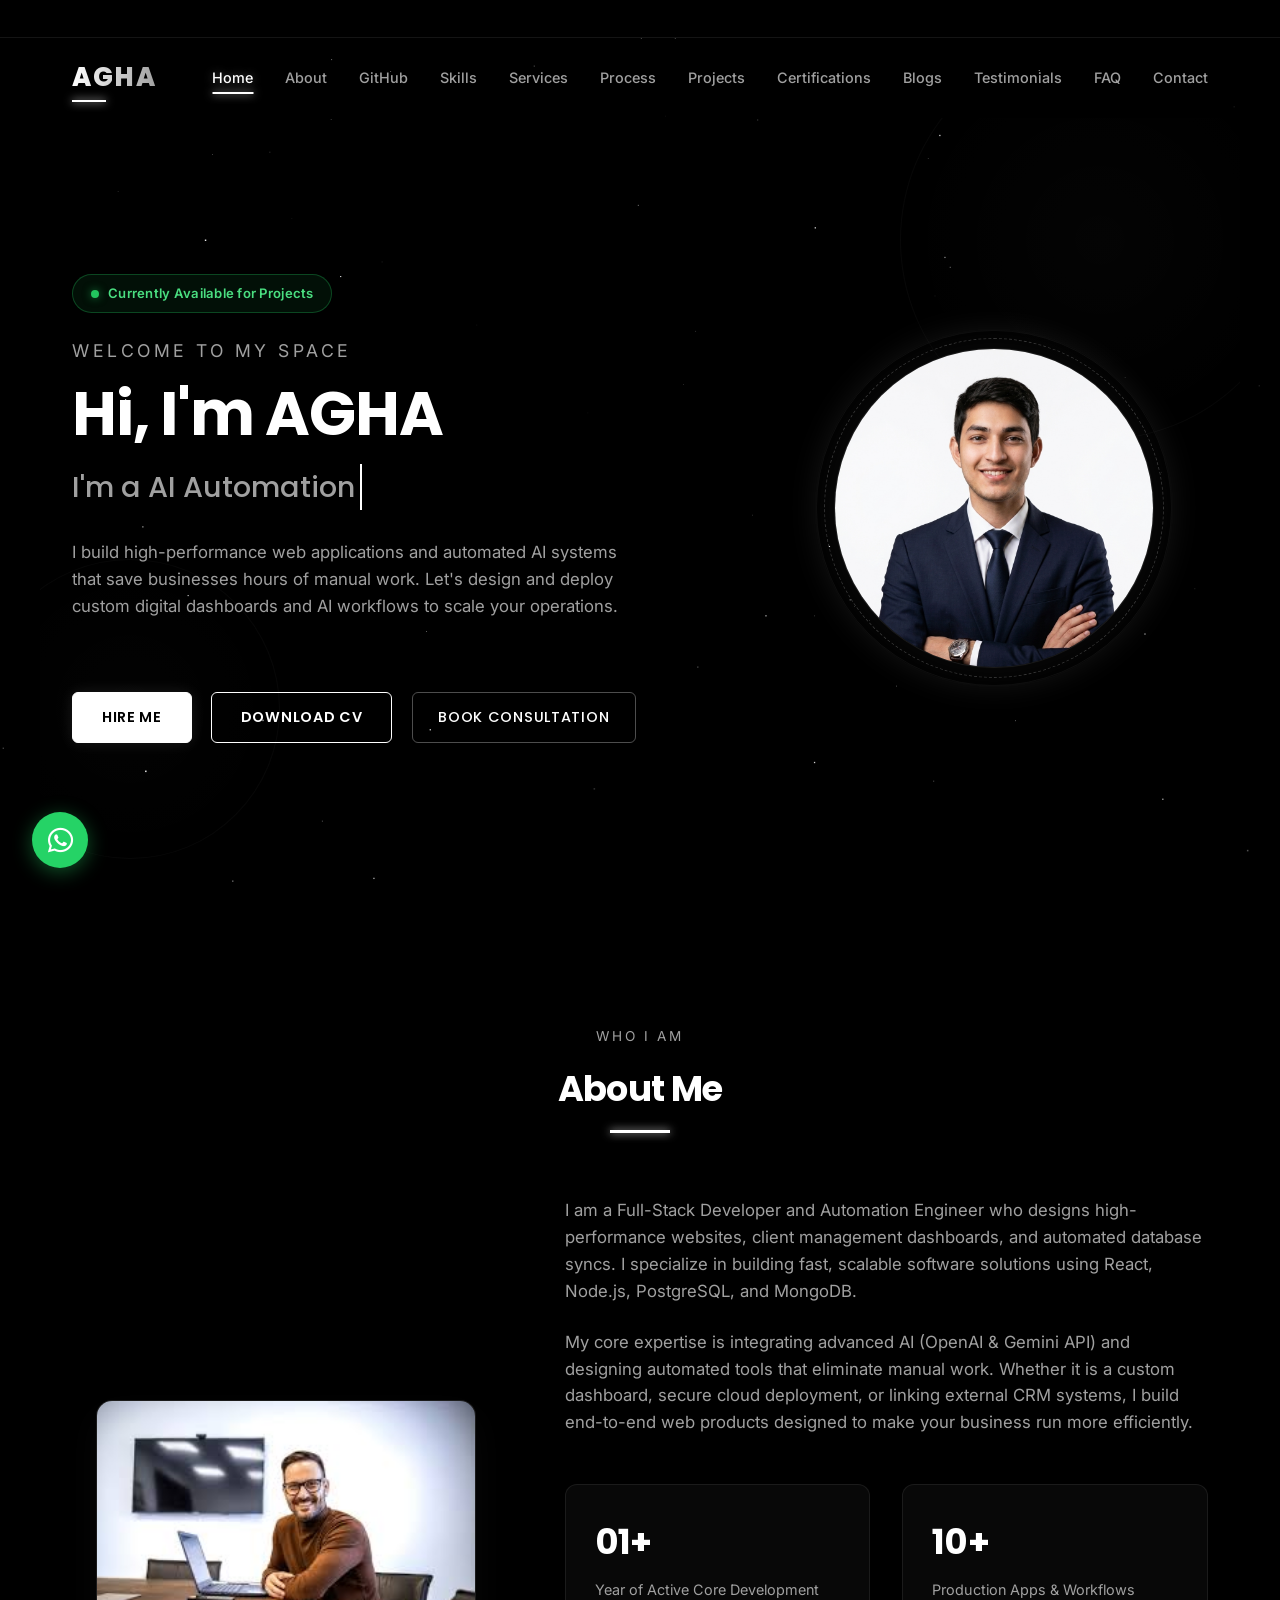
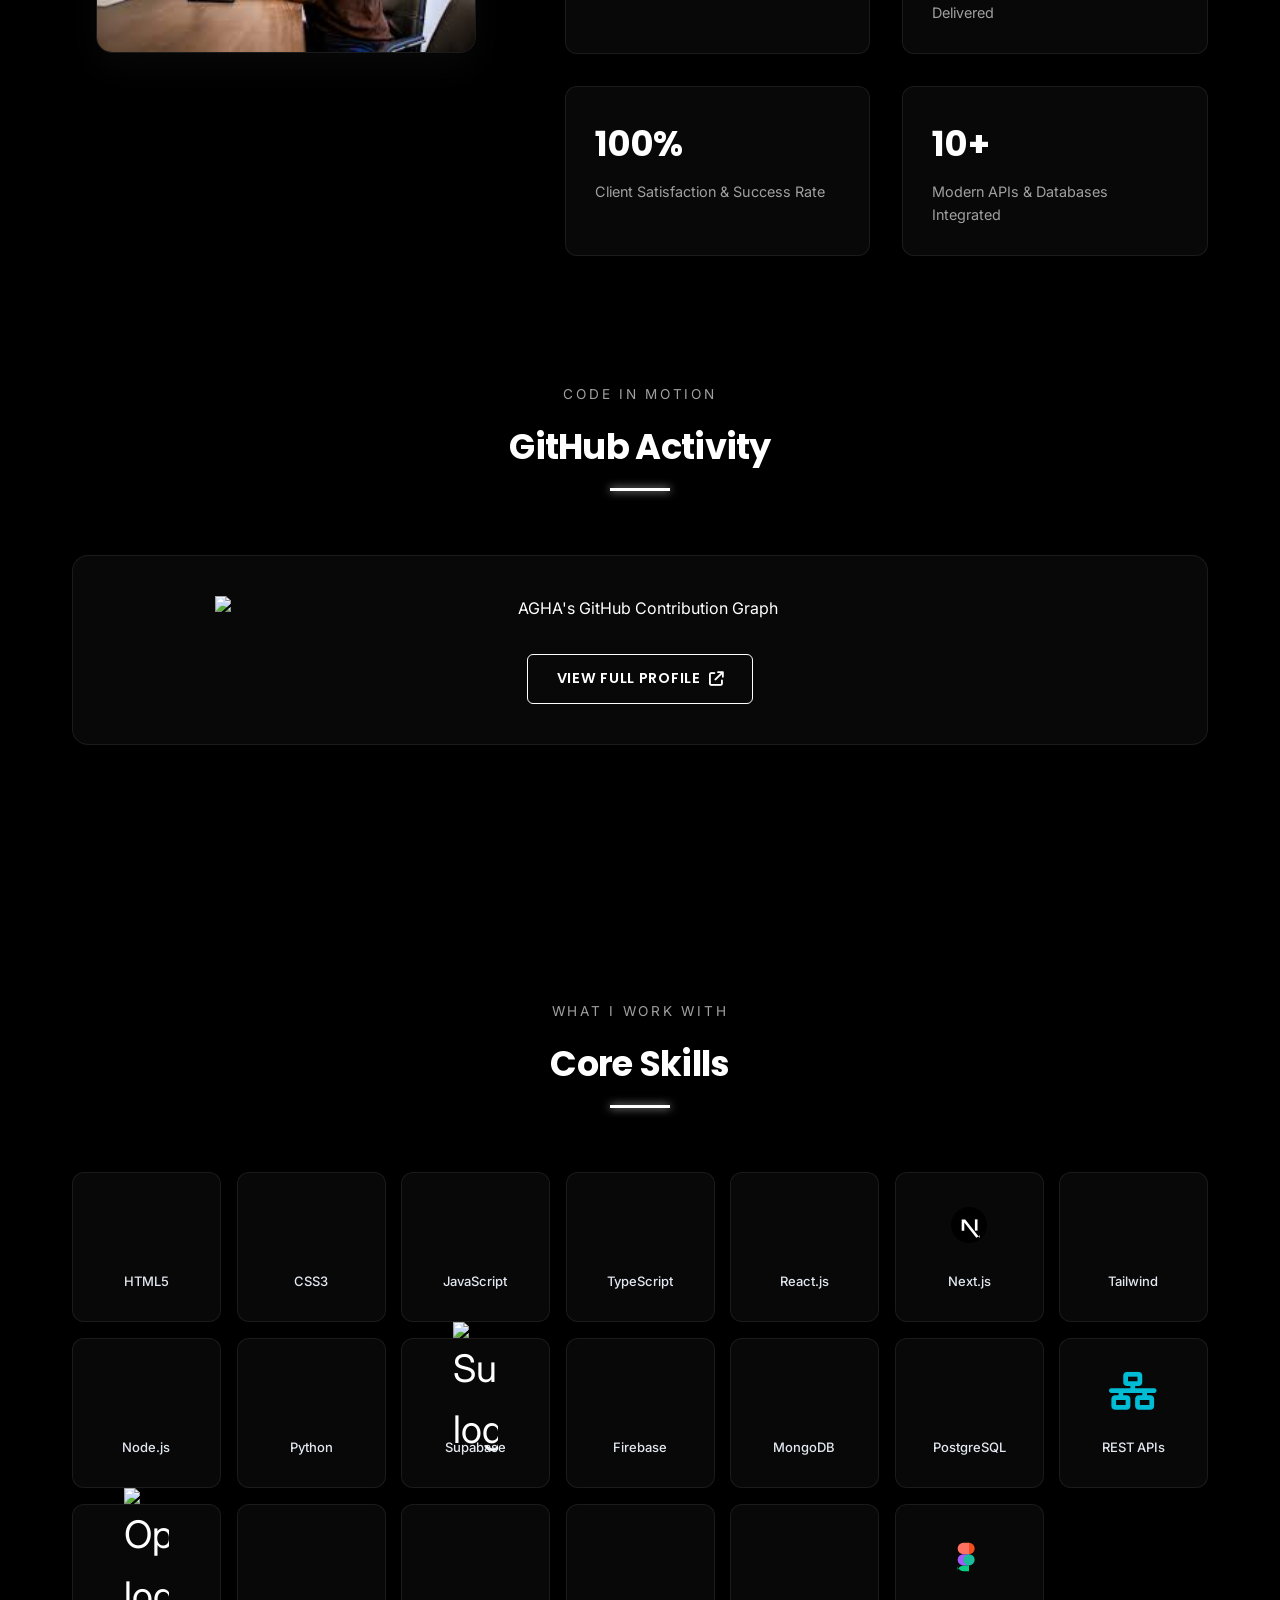
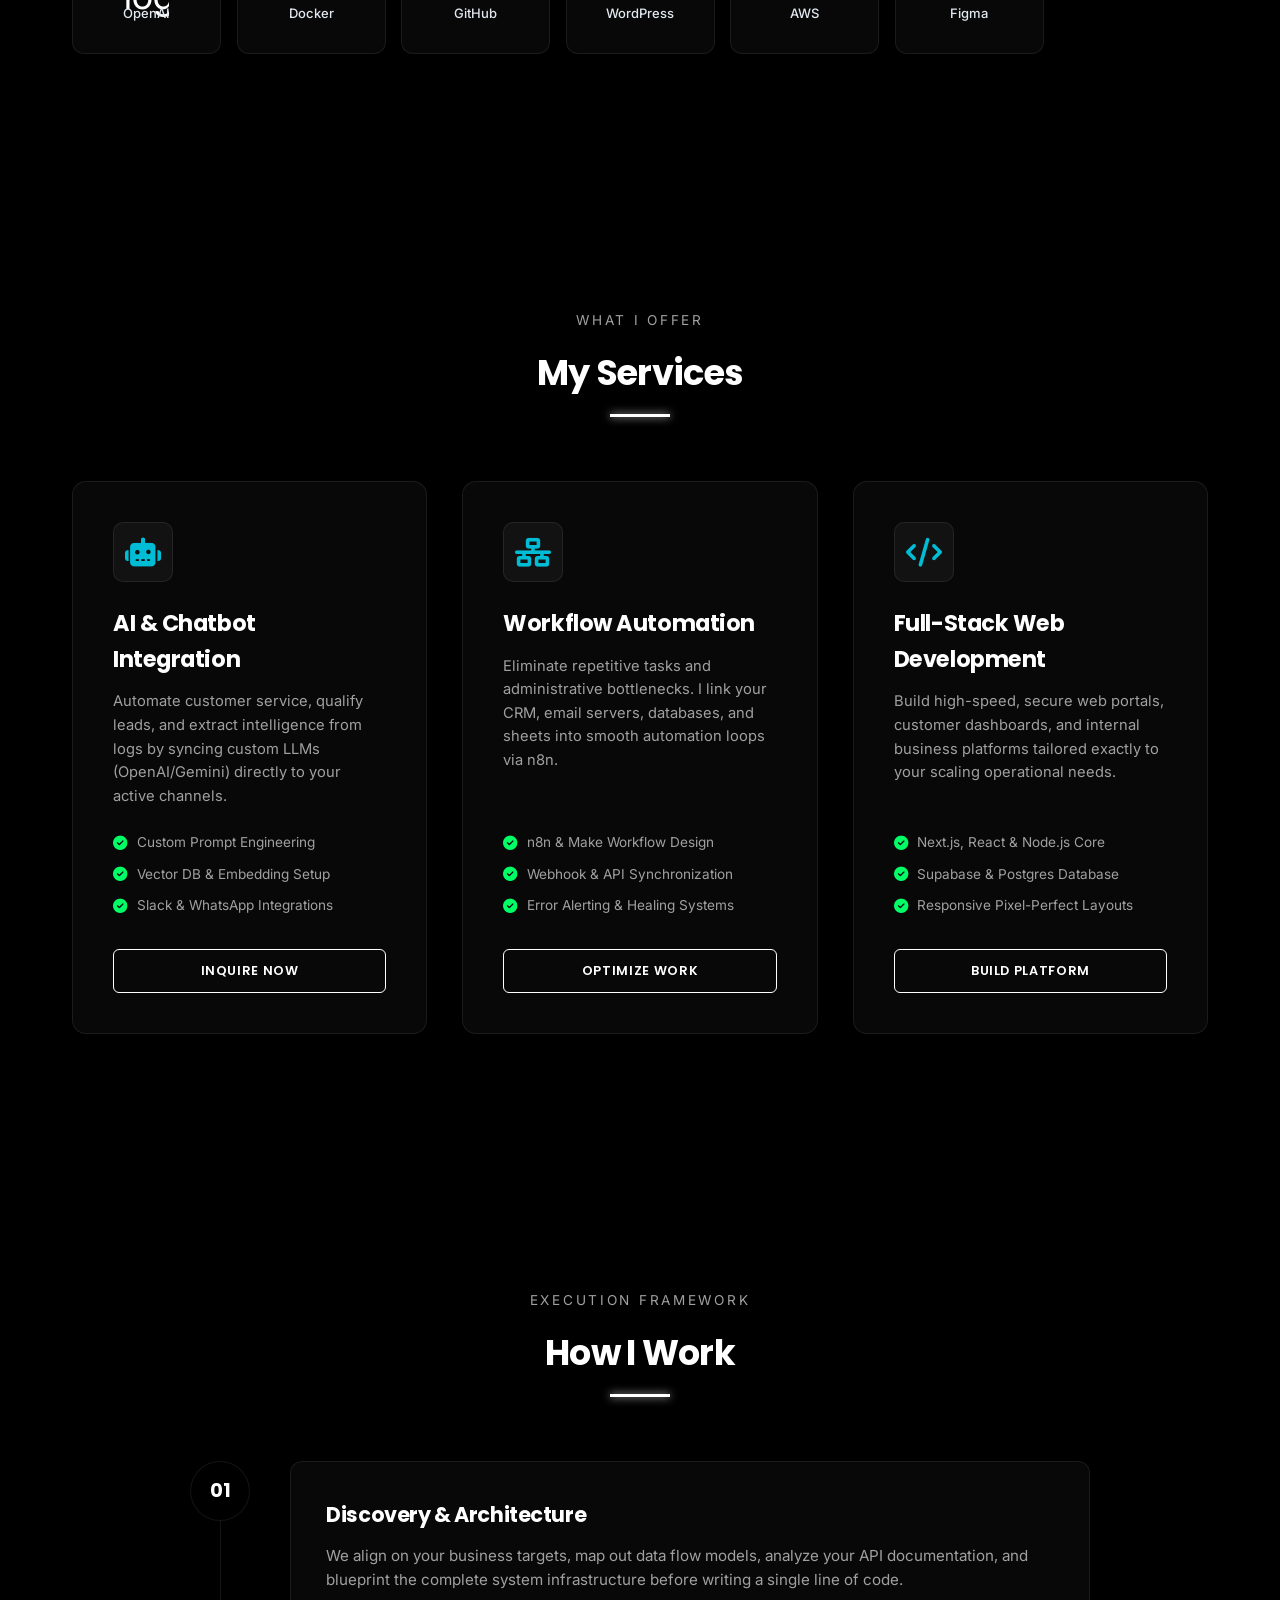
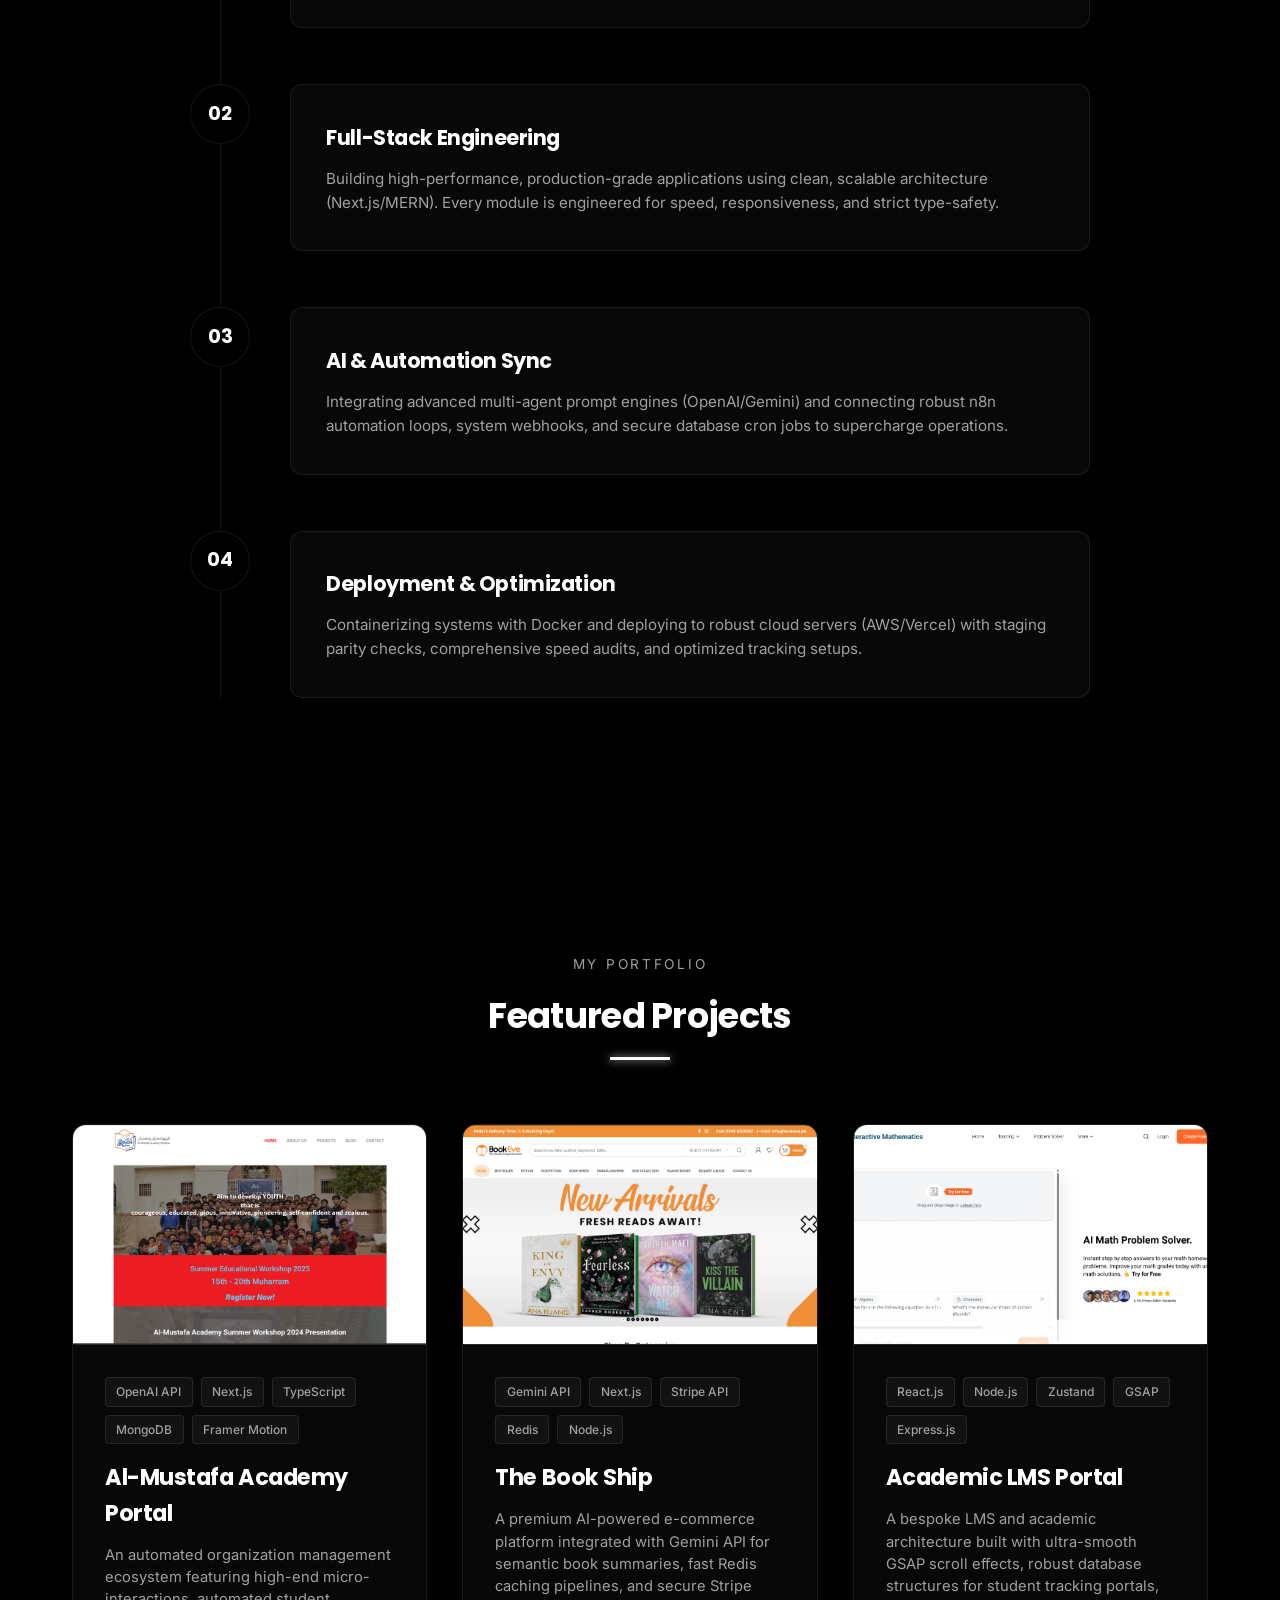
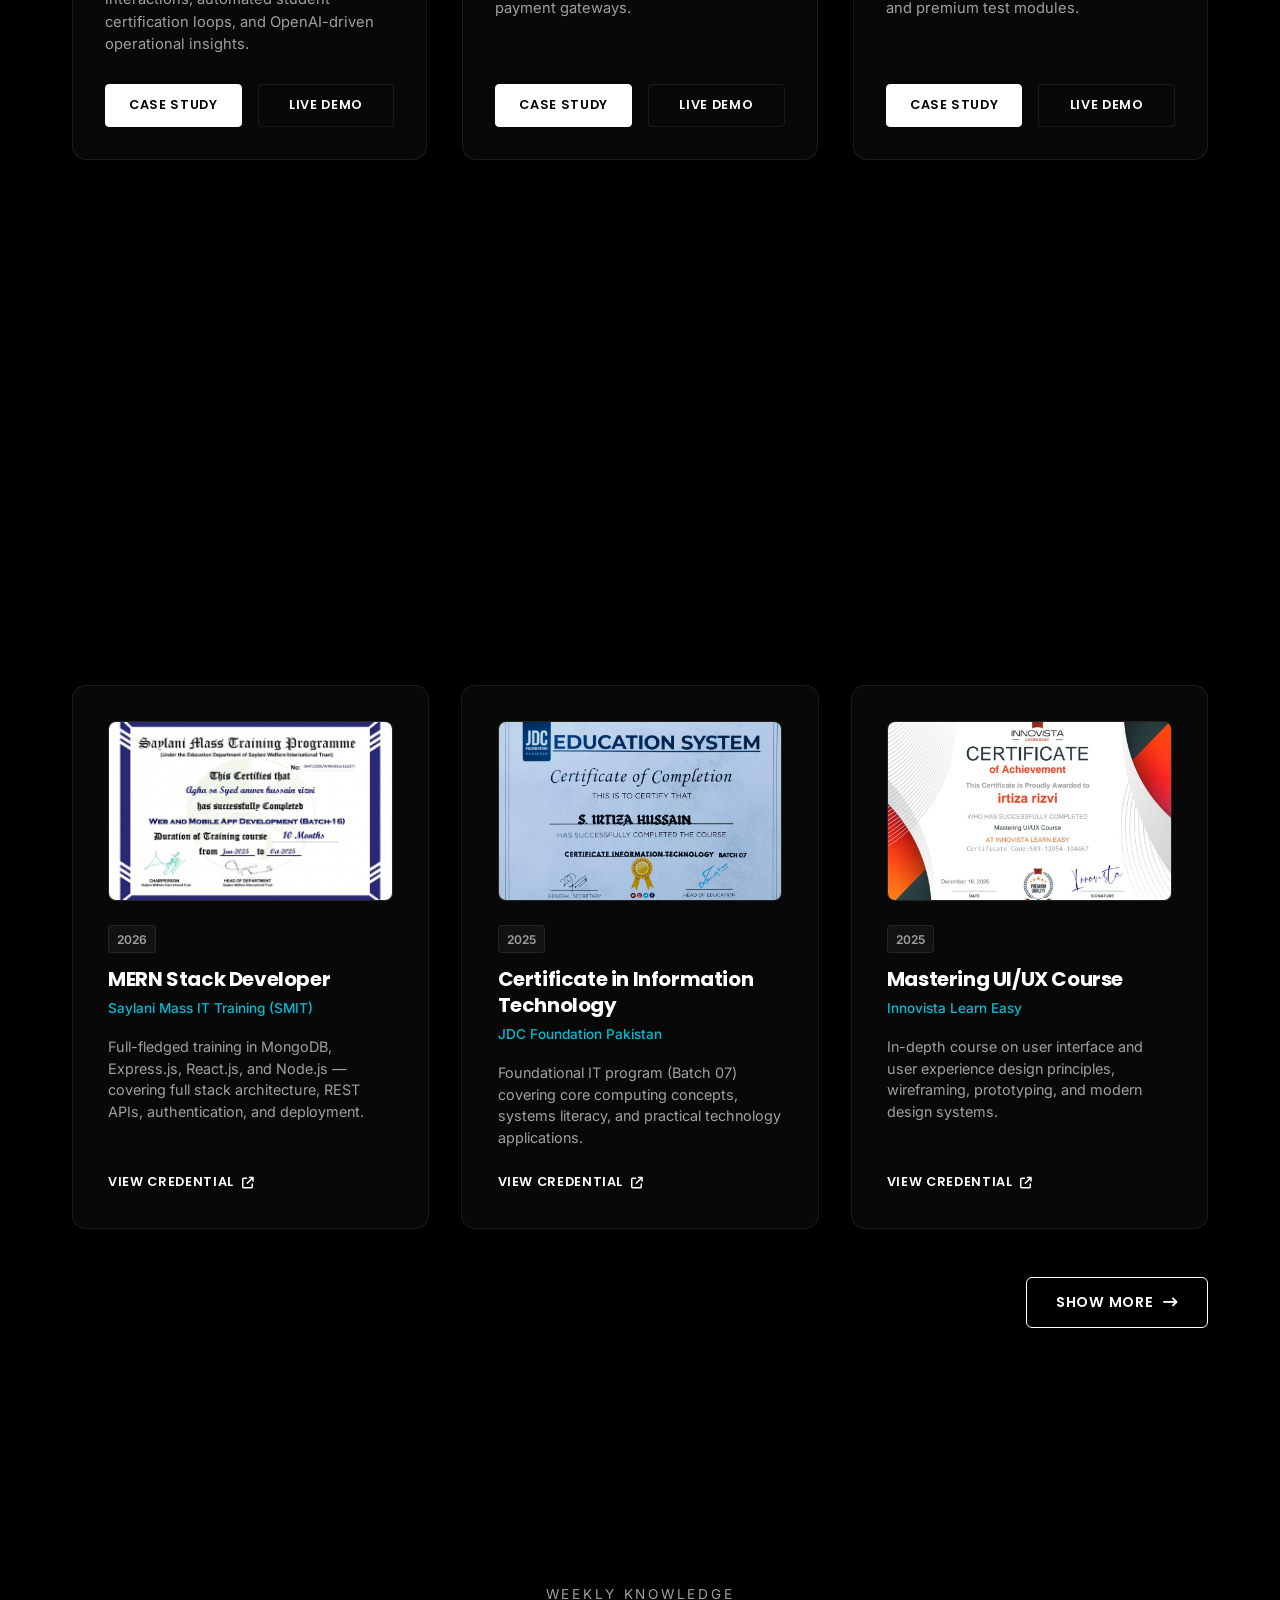
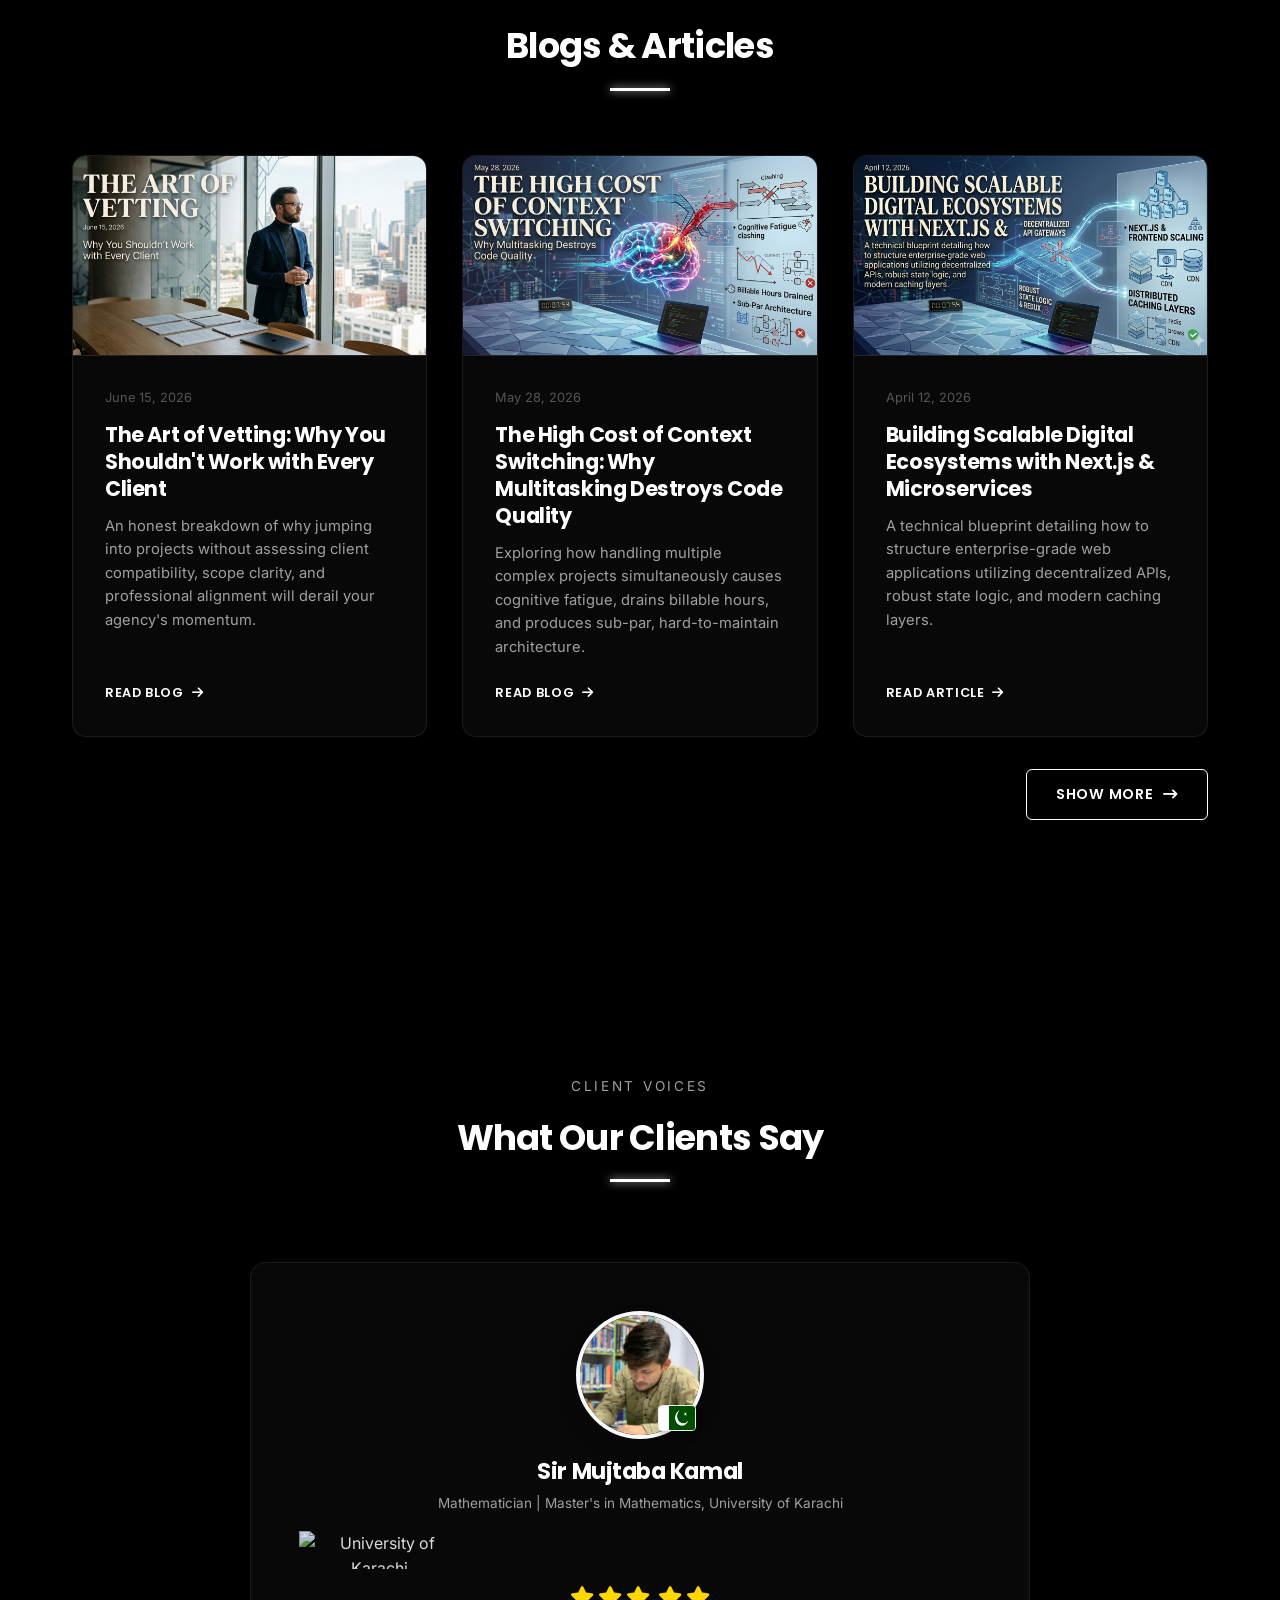
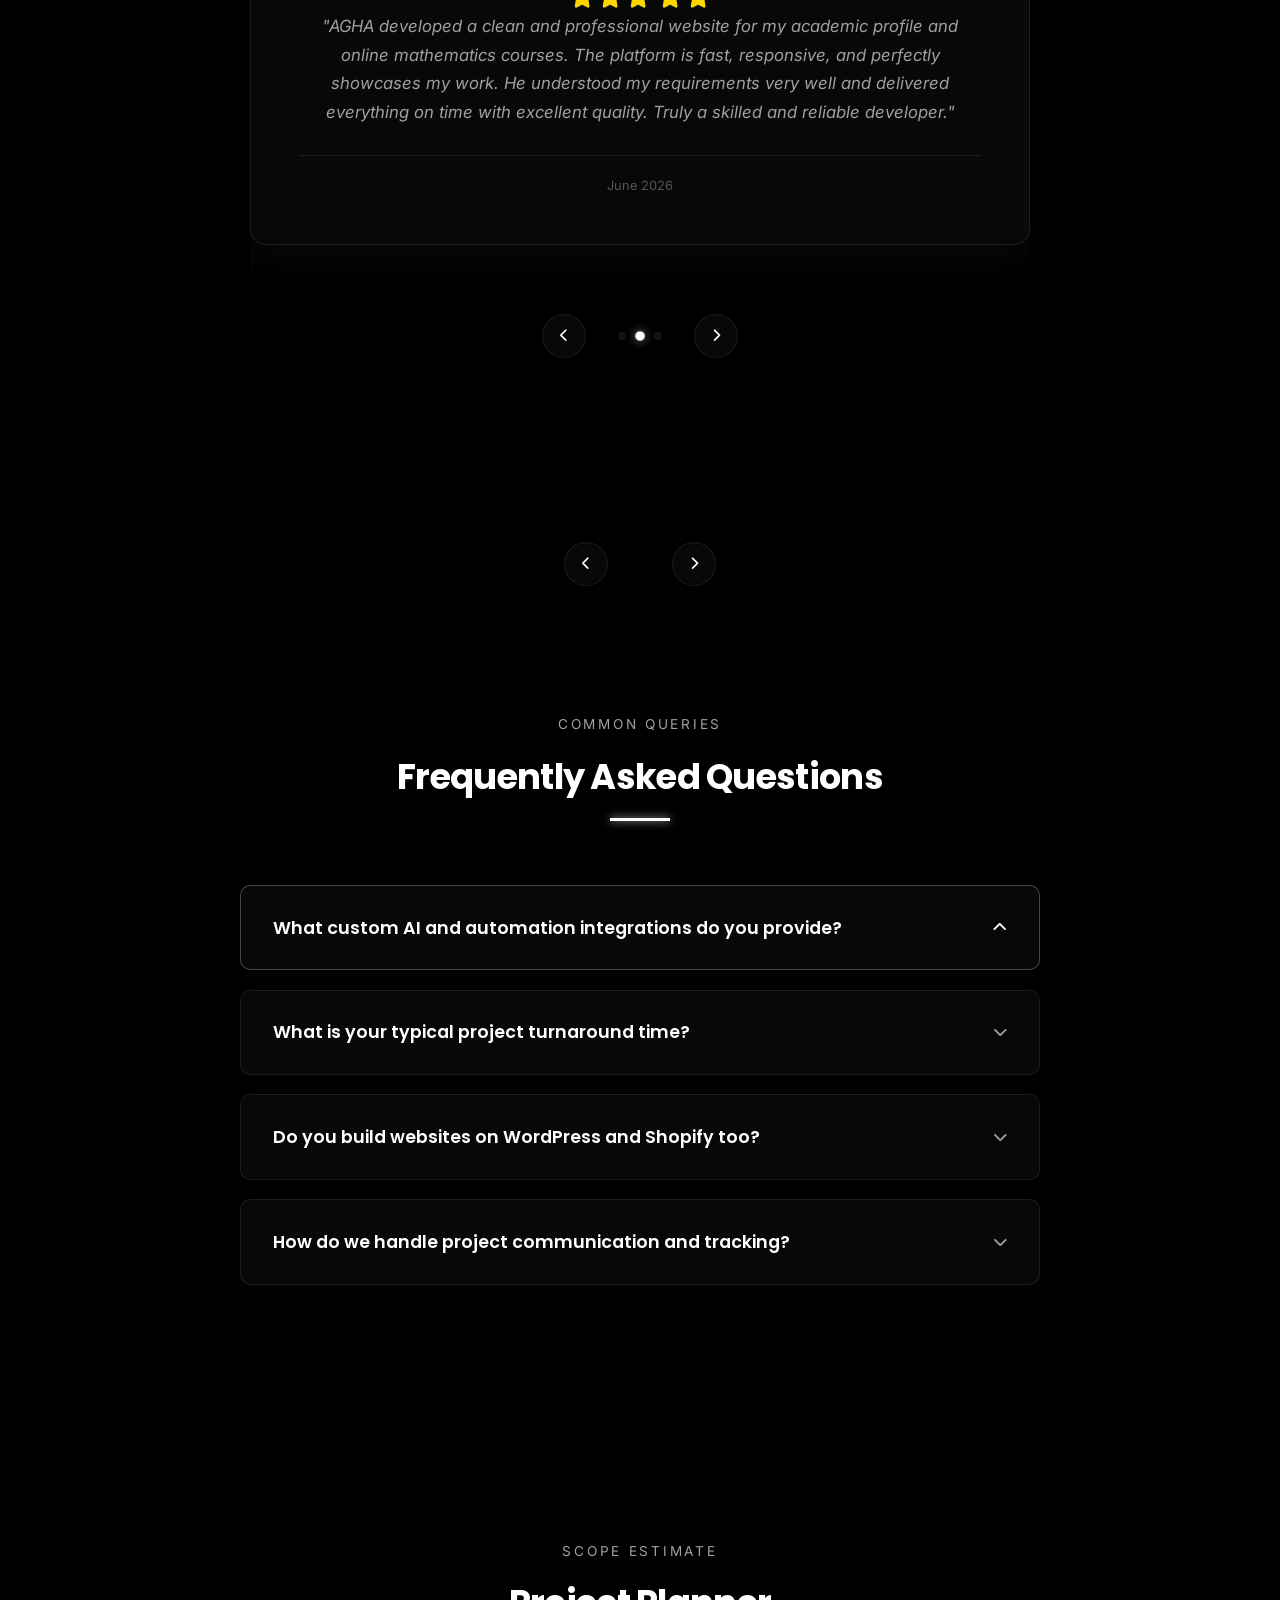
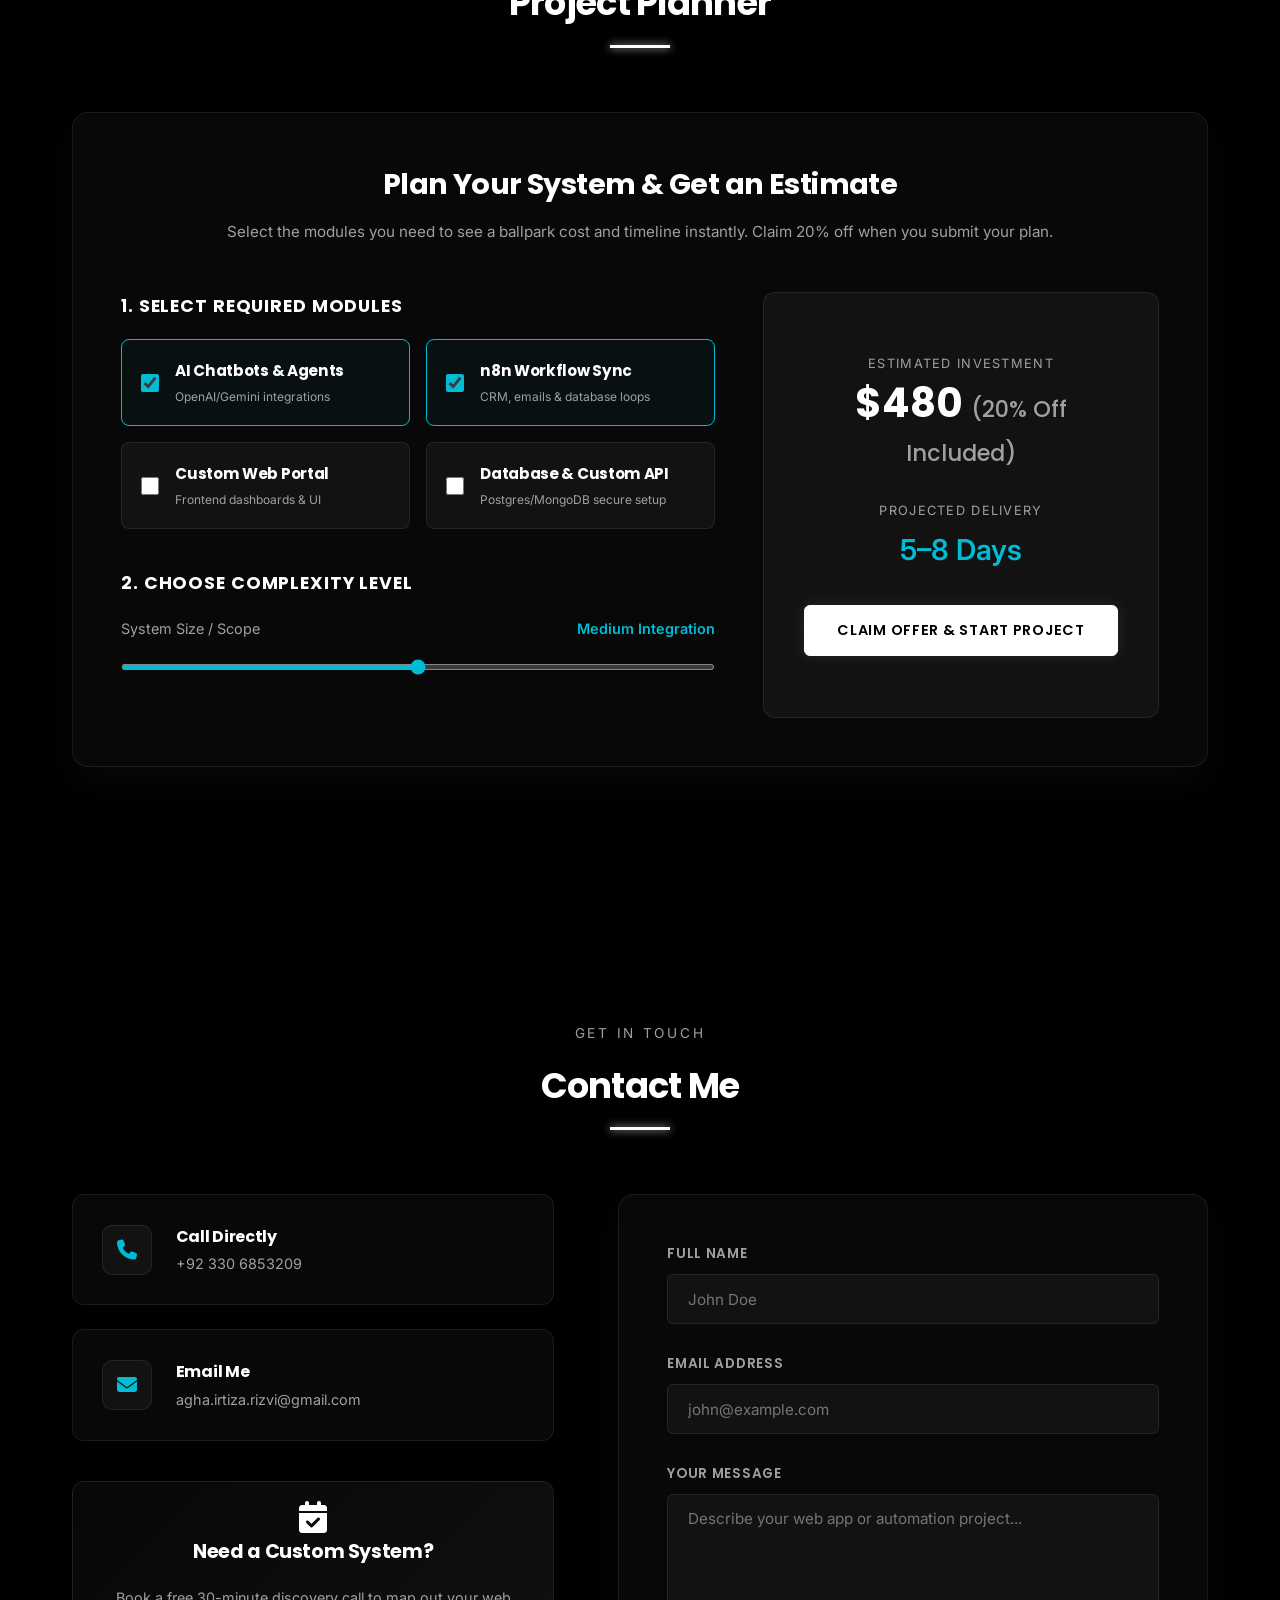
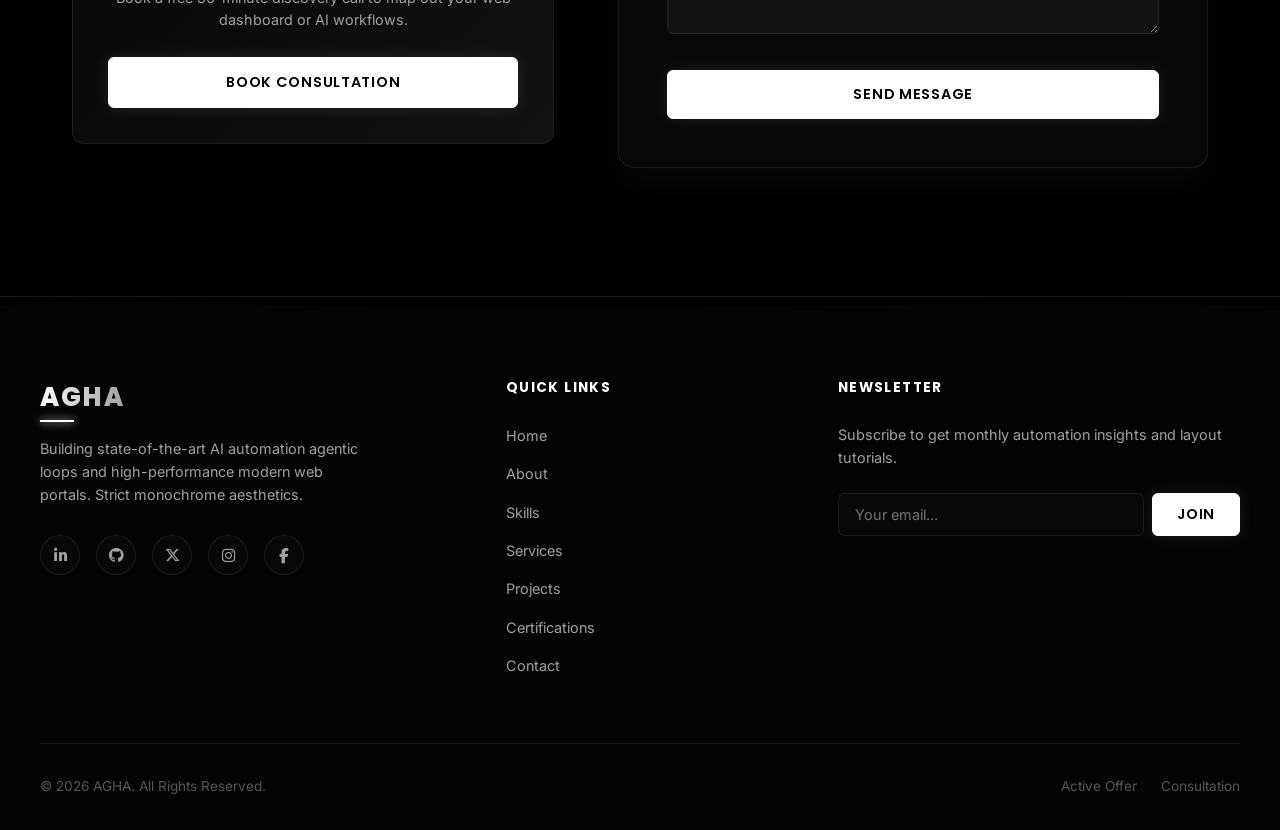
==== index.html @ 1b77392a "my-portfolio" ====
<!DOCTYPE html>
<html lang="en">
<head>
  <meta charset="UTF-8">
  <meta name="viewport" content="width=device-width, initial-scale=1.0">
  <title>AGHA | Full Stack Developer & AI Specialist</title>

  <!-- FAVICON -->
 <link rel="shortcut icon" href="Assets/favicon-32x32.png" type="image/x-icon">

  <meta name="description" content="Professional portfolio of AGHA, a premium Full Stack Developer specializing in AI Automation, n8n integrations, OpenAI API, and responsive web systems.">
  
  <!-- CSS Stylesheets -->
  <link rel="stylesheet" href="style.css">
  
  <!-- FontAwesome CDN (for icons) -->
  <link rel="stylesheet" href="https://cdnjs.cloudflare.com/ajax/libs/font-awesome/6.4.2/css/all.min.css">
  
  <!-- Devicon CDN (for tech logos) -->
  <link rel="stylesheet" href="https://cdn.jsdelivr.net/gh/devicons/devicon@latest/devicon.min.css">
</head>
<!-- --- WHATSAPP FLOATING BUTTON --- -->
<a href="https://wa.me/923306853209?text=Hi%20AGHA%2C%20I%20want%20to%20discuss%20a%20project." 
   class="whatsapp-float-btn" 
   target="_blank" 
   aria-label="Chat on WhatsApp">
  <i class="fa-brands fa-whatsapp"></i>
</a>
<body class="loading">

  <!-- --- 1. PAGE LOADER --- -->
  <div id="loader-wrapper" class="loader-wrapper">
    <div class="loader-logo">AGHA</div>
    <div class="loader-text">Loading Portfolio...</div>
    <div class="loader-progress-bg">
      <div id="loader-progress" class="loader-progress-bar"></div>
    </div>
  </div>

  <!-- --- 0. TOP MARQUEE TICKER BAR --- -->
  <div class="ticker-bar">
    <div class="ticker-wrap">
      <div class="ticker-content">
        <span class="ticker-item">First 3 Clients This Month Get 20% Off <a href="offer.html" class="ticker-link">Claim Now →</a></span>
        <span class="ticker-item">Supercharge Your Business With AI Integrations <a href="offer.html" class="ticker-link">Claim Now →</a></span>
        <span class="ticker-item">First 3 Clients This Month Get 20% Off <a href="offer.html" class="ticker-link">Claim Now →</a></span>
        <span class="ticker-item">Supercharge Your Business With AI Integrations <a href="offer.html" class="ticker-link">Claim Now →</a></span>
      </div>
    </div>
  </div>

  <!-- --- BACK TO TOP BUTTON --- -->
  <button id="back-to-top" class="back-to-top-btn" aria-label="Scroll to top">
    <i class="fa-solid fa-arrow-up"></i>
  </button>

  <!-- --- 2. NAVBAR --- -->
  <nav id="header-nav" class="header-nav">
    <div class="navbar-container">
      <a href="#home" class="logo">AGHA</a>
      
      <!-- --- 2. NAVBAR (UPDATED LINKS) --- -->
      <ul id="nav-menu" class="nav-menu">
        <li><a href="#home" class="nav-link active">Home</a></li>
        <li><a href="#about" class="nav-link">About</a></li>
        <li><a href="#github-activity" class="nav-link">GitHub</a></li>
        <li><a href="#skills" class="nav-link">Skills</a></li>
        <li><a href="#services" class="nav-link">Services</a></li>
        <li><a href="#process" class="nav-link">Process</a></li>
        <li><a href="#projects" class="nav-link">Projects</a></li>
        <li><a href="#certifications" class="nav-link">Certifications</a></li>
        <li><a href="#blogs" class="nav-link">Blogs</a></li>
        <li><a href="#testimonials" class="nav-link">Testimonials</a></li>
        <li><a href="#faq" class="nav-link">FAQ</a></li>
        <li><a href="#contact" class="nav-link">Contact</a></li>
      </ul>

      <button id="hamburger" class="hamburger" aria-label="Toggle Navigation Menu">
        <span class="hamburger-line"></span>
        <span class="hamburger-line"></span>
        <span class="hamburger-line"></span>
      </button>
    </div>
  </nav>

<!-- --- 3. HERO SECTION --- -->
  <section id="home" class="hero-section">
    <!-- Parallax grayscaled background shapes -->
    <div class="bg-shape bg-shape-1"></div>
    <div class="bg-shape bg-shape-2"></div>
    
    <div class="hero-grid">
      <div class="hero-content reveal">
        <div class="availability-badge">
          <span class="availability-dot"></span>
          Currently Available for Projects
        </div>
        <span class="hero-greeting">Welcome to my space</span>
        <h1 class="hero-title">Hi, I'm AGHA</h1>
        <div class="hero-typing-wrap">
          I'm a&nbsp;<span id="typewriter" class="typewriter-text"></span>
        </div>
        <p class="hero-desc">
          I build high-performance web applications and automated AI systems that save businesses hours of manual work. Let's design and deploy custom digital dashboards and AI workflows to scale your operations.
        </p>
        <!-- Updated Button Group -->
        <div class="btn-group">
          <a href="#contact" class="btn btn-primary">Hire Me</a>
          <a href="Assets/cv.pdf" onclick="downloadCV(); return false;" class="btn btn-secondary">Download CV</a>
          <a href="consultation.html" class="btn btn-outline">Book Consultation</a>
        </div>
      </div>
      
      <div class="hero-visual reveal">
        <div class="profile-frame-wrap">
          <div class="profile-ring"></div>
          <div class="profile-ring-glow"></div>
          <div class="profile-frame">
            <img src="Assets/agha-dp.png" alt="AGHA Profile picture">
          </div>
        </div>
      </div>
    </div>
  </section>

<section id="about" class="section">
    <div class="section-header reveal">
      <span class="section-subtitle">Who I Am</span>
      <h2 class="section-title">About Me</h2>
    </div>
    
    <div class="about-grid">
      <div class="about-img-wrap reveal reveal-left">
        <div class="about-img-frame">
          <img src="Assets/download.jpg" alt="AGHA working portrait">
        </div>
      </div>
      
      <div class="about-content reveal reveal-right">
        <p class="about-bio">
          I am a Full-Stack Developer and Automation Engineer who designs high-performance websites, client management dashboards, and automated database syncs. I specialize in building fast, scalable software solutions using React, Node.js, PostgreSQL, and MongoDB.
        </p>
        <p class="about-bio mb-12">
          My core expertise is integrating advanced AI (OpenAI & Gemini API) and designing automated tools that eliminate manual work. Whether it is a custom dashboard, secure cloud deployment, or linking external CRM systems, I build end-to-end web products designed to make your business run more efficiently.
        </p>
        
        <div class="about-details">
          <div class="about-detail-item">
            <h4>01+</h4>
            <p>Year of Active Core Development</p>
          </div>
          <div class="about-detail-item">
            <h4>10+</h4>
            <p>Production Apps & Workflows Delivered</p>
          </div>
          <div class="about-detail-item">
            <h4>100%</h4>
            <p>Client Satisfaction & Success Rate</p>
          </div>
          <div class="about-detail-item">
            <h4>10+</h4>
            <p>Modern APIs & Databases Integrated</p>
          </div>
        </div>
      </div>
    </div>
  </section>

  <!-- --- GITHUB ACTIVITY SECTION --- -->
<section id="github-activity" class="section pt-0">
  <div class="section-header reveal">
    <span class="section-subtitle">Code in Motion</span>
    <h2 class="section-title">GitHub Activity</h2>
  </div>

  <div class="github-graph-wrap reveal">
    <img src="https://ghchart.rshah.org/39d353/irtizarizvi88" alt="AGHA's GitHub Contribution Graph" class="github-graph-img">
    <a href="https://github.com/irtizarizvi88" target="_blank" class="btn btn-secondary mt-8">
      View Full Profile <i class="fa-solid fa-arrow-up-right-from-square ml-2"></i>
    </a>
  </div>
</section>

<!-- === 5. SKILLS SECTION === -->
<section id="skills" class="section">
  <div class="section-header reveal">
    <span class="section-subtitle">What I Work With</span>
    <h2 class="section-title">Core Skills</h2>
  </div>
  
  <div class="skills-grid">
    
    <!-- LAYER 1: FRONTEND & CORE -->
    <div class="skill-card reveal"><div class="card-inner"><div class="card-front"><div class="skill-icon"><i class="devicon-html5-plain colored"></i></div><span class="skill-name">HTML5</span></div><div class="card-back"><h4 class="back-title">HTML5</h4><p class="back-desc">Semantic markup, SEO optimization, and structural foundation for modern web apps.</p></div></div></div>
    
    <div class="skill-card reveal"><div class="card-inner"><div class="card-front"><div class="skill-icon"><i class="devicon-css3-plain colored"></i></div><span class="skill-name">CSS3</span></div><div class="card-back"><h4 class="back-title">CSS3</h4><p class="back-desc">Advanced layouts using Flexbox/Grid, custom variables, and responsive stylesheets.</p></div></div></div>
    
    <div class="skill-card reveal"><div class="card-inner"><div class="card-front"><div class="skill-icon"><i class="devicon-javascript-plain colored"></i></div><span class="skill-name">JavaScript</span></div><div class="card-back"><h4 class="back-title">JavaScript</h4><p class="back-desc">ES6+, async programming, DOM manipulation, and dynamic client-side logic.</p></div></div></div>
    
    <div class="skill-card reveal"><div class="card-inner"><div class="card-front"><div class="skill-icon"><i class="devicon-typescript-plain colored"></i></div><span class="skill-name">TypeScript</span></div><div class="card-back"><h4 class="back-title">TypeScript</h4><p class="back-desc">Strict type-safety, interface design, and scalable architecture for complex systems.</p></div></div></div>

    <!-- LAYER 2: FRAMEWORKS & BACKEND -->
    <div class="skill-card reveal"><div class="card-inner"><div class="card-front"><div class="skill-icon"><i class="devicon-react-original colored"></i></div><span class="skill-name">React.js</span></div><div class="card-back"><h4 class="back-title">React.js</h4><p class="back-desc">Component-driven UI, custom hooks, state management, and virtual DOM performance.</p></div></div></div>
    
    <div class="skill-card reveal"><div class="card-inner"><div class="card-front"><div class="skill-icon"><svg width="36" height="36" viewBox="0 0 128 128"><circle cx="64" cy="64" r="64" fill="#000"/><path d="M102.392 110.385L50.5693 44H38v40h9.2435V54.9664l42.6685 54.4986c4.275-2.529 8.214-5.558 11.77-9.08z" fill="#fff"/><rect x="85" y="44" width="9.2435" height="40" fill="#fff"/></svg></div><span class="skill-name">Next.js</span></div><div class="card-back"><h4 class="back-title">Next.js</h4><p class="back-desc">Production-grade SSR, static generation, app router optimization, and API paths.</p></div></div></div>

    <div class="skill-card reveal"><div class="card-inner"><div class="card-front"><div class="skill-icon"><i class="devicon-tailwindcss-original colored"></i></div><span class="skill-name">Tailwind</span></div><div class="card-back"><h4 class="back-title">Tailwind CSS</h4><p class="back-desc">Utility-first styling, design tokens, responsive grids, and ultra-fast UI rendering.</p></div></div></div>

    <div class="skill-card reveal"><div class="card-inner"><div class="card-front"><div class="skill-icon"><i class="devicon-nodejs-plain colored"></i></div><span class="skill-name">Node.js</span></div><div class="card-back"><h4 class="back-title">Node.js</h4><p class="back-desc">Event-driven, asynchronous backend runtimes for heavy concurrent traffic.</p></div></div></div>

    <!-- LAYER 3: DATABASE & AUTOMATION -->
    <div class="skill-card reveal"><div class="card-inner"><div class="card-front"><div class="skill-icon"><i class="devicon-python-plain colored"></i></div><span class="skill-name">Python</span></div><div class="card-back"><h4 class="back-title">Python</h4><p class="back-desc">Scripting, advanced automation, data transformations, and custom AI tooling agent engines.</p></div></div></div>

    <div class="skill-card reveal"><div class="card-inner"><div class="card-front"><div class="skill-icon"><img src="https://cdn.jsdelivr.net/npm/simple-icons@v11/icons/supabase.svg" class="invert-img" alt="Supabase logo"></div><span class="skill-name">Supabase</span></div><div class="card-back"><h4 class="back-title">Supabase</h4><p class="back-desc">Open-source Firebase alternative, real-time subscriptions, and scalable PostgreSQL backend.</p></div></div></div>

    <div class="skill-card reveal"><div class="card-inner"><div class="card-front"><div class="skill-icon"><i class="devicon-firebase-plain colored"></i></div><span class="skill-name">Firebase</span></div><div class="card-back"><h4 class="back-title">Firebase</h4><p class="back-desc">Cloud Firestore, authentication, serverless functions, and real-time database management.</p></div></div></div>

    <div class="skill-card reveal"><div class="card-inner"><div class="card-front"><div class="skill-icon"><i class="devicon-mongodb-plain colored"></i></div><span class="skill-name">MongoDB</span></div><div class="card-back"><h4 class="back-title">MongoDB</h4><p class="back-desc">NoSQL flexible dynamic schemas, complex aggregation pipelines, and big indexing loops.</p></div></div></div>

    <!-- LAYER 4: TOOLS & INFRA -->
    <div class="skill-card reveal"><div class="card-inner"><div class="card-front"><div class="skill-icon"><i class="devicon-postgresql-plain colored"></i></div><span class="skill-name">PostgreSQL</span></div><div class="card-back"><h4 class="back-title">PostgreSQL</h4><p class="back-desc">Relational databases, optimized structured querying, transactions, and robust schemas.</p></div></div></div>

    <div class="skill-card reveal"><div class="card-inner"><div class="card-front"><div class="skill-icon"><i class="fa-solid fa-network-wired text-cyan"></i></div><span class="skill-name">REST APIs</span></div><div class="card-back"><h4 class="back-title">REST APIs</h4><p class="back-desc">Secure microservice routing, standardized endpoints, parameters, and CRUD controllers.</p></div></div></div>

    <div class="skill-card reveal"><div class="card-inner"><div class="card-front"><div class="skill-icon"><img src="https://api.iconify.design/logos:openai-icon.svg" class="invert-img" alt="OpenAI logo"></div><span class="skill-name">OpenAI</span></div><div class="card-back"><h4 class="back-title">OpenAI API</h4><p class="back-desc">LLM processing, customized multi-agent prompts, semantic fine-tuning, and neural vectors.</p></div></div></div>

    <div class="skill-card reveal"><div class="card-inner"><div class="card-front"><div class="skill-icon"><i class="devicon-docker-plain colored"></i></div><span class="skill-name">Docker</span></div><div class="card-back"><h4 class="back-title">Docker</h4><p class="back-desc">Application containerization, sandbox image setups, microservices orchestration.</p></div></div></div>

    <!-- LAYER 5: DESIGN & DEVOPS -->
    <div class="skill-card reveal"><div class="card-inner"><div class="card-front"><div class="skill-icon"><i class="devicon-github-original colored text-white"></i></div><span class="skill-name">GitHub</span></div><div class="card-back"><h4 class="back-title">Git Engine</h4><p class="back-desc">Version control, branch protection workflows, secure CI/CD, and conflict resolution.</p></div></div></div>

    <div class="skill-card reveal"><div class="card-inner"><div class="card-front"><div class="skill-icon"><i class="devicon-wordpress-plain colored text-wp"></i></div><span class="skill-name">WordPress</span></div><div class="card-back"><h4 class="back-title">WordPress</h4><p class="back-desc">Custom theme integration, high-tier corporate web layouts, and plugin optimization.</p></div></div></div>

    <div class="skill-card reveal"><div class="card-inner"><div class="card-front"><div class="skill-icon"><i class="devicon-amazonwebservices-plain-wordmark colored"></i></div><span class="skill-name">AWS</span></div><div class="card-back"><h4 class="back-title">AWS Cloud</h4><p class="back-desc">Cloud storage infrastructure, routing layers, server hosting buckets, and static drops.</p></div></div></div>

    <div class="skill-card reveal"><div class="card-inner"><div class="card-front"><div class="skill-icon"><svg width="34" height="34" viewBox="0 0 24 24"><path d="M12 2a4 4 0 0 0-4 4 4 4 0 0 0 4 4 4 4 0 0 0 4-4 4 4 0 0 0-4-4z" fill="#F24E1E"/><path d="M4 6a4 4 0 0 1 4-4h4v8H8a4 4 0 0 1-4-4z" fill="#FF7262"/><path d="M4 14a4 4 0 0 1 4-4h4v8H8a4 4 0 0 1-4-4z" fill="#A259FF"/><path d="M12 10a4 4 0 0 1 4 4 4 4 0 0 1-4 4 4 4 0 0 1-4-4 4 4 0 0 1 4-4z" fill="#1ABC9C"/><path d="M4 22a4 4 0 0 1 4-4h4v4H8a4 4 0 0 1-4-4z" fill="#0ACF83"/></svg></div><span class="skill-name">Figma</span></div><div class="card-back"><h4 class="back-title">Figma UI/UX</h4><p class="back-desc">High-fidelity wireframes, responsive autolayout, design systems, and micro-flows.</p></div></div></div>
  </div>
</section>
  <!-- --- 5.2 SERVICES SECTION --- -->
  <section id="services" class="section">
    <div class="section-header reveal">
      <span class="section-subtitle">What I Offer</span>
      <h2 class="section-title">My Services</h2>
    </div>

    <div class="services-grid reveal">
      <!-- Service 1 -->
      <div class="service-card">
        <div class="service-icon-wrap">
          <i class="fa-solid fa-robot"></i>
        </div>
        <h3 class="service-title">AI & Chatbot Integration</h3>
        <p class="service-desc">
          Automate customer service, qualify leads, and extract intelligence from logs by syncing custom LLMs (OpenAI/Gemini) directly to your active channels.
        </p>
        <ul class="service-features-list">
          <li><i class="fa-solid fa-circle-check"></i> Custom Prompt Engineering</li>
          <li><i class="fa-solid fa-circle-check"></i> Vector DB & Embedding Setup</li>
          <li><i class="fa-solid fa-circle-check"></i> Slack & WhatsApp Integrations</li>
        </ul>
        <a href="#contact" class="btn btn-secondary">Inquire Now</a>
      </div>

      <!-- Service 2 -->
      <div class="service-card">
        <div class="service-icon-wrap">
          <i class="fa-solid fa-network-wired"></i>
        </div>
        <h3 class="service-title">Workflow Automation</h3>
        <p class="service-desc">
          Eliminate repetitive tasks and administrative bottlenecks. I link your CRM, email servers, databases, and sheets into smooth automation loops via n8n.
        </p>
        <ul class="service-features-list">
          <li><i class="fa-solid fa-circle-check"></i> n8n & Make Workflow Design</li>
          <li><i class="fa-solid fa-circle-check"></i> Webhook & API Synchronization</li>
          <li><i class="fa-solid fa-circle-check"></i> Error Alerting & Healing Systems</li>
        </ul>
        <a href="#contact" class="btn btn-secondary">Optimize Work</a>
      </div>

      <!-- Service 3 -->
      <div class="service-card">
        <div class="service-icon-wrap">
          <i class="fa-solid fa-code"></i>
        </div>
        <h3 class="service-title">Full-Stack Web Development</h3>
        <p class="service-desc">
          Build high-speed, secure web portals, customer dashboards, and internal business platforms tailored exactly to your scaling operational needs.
        </p>
        <ul class="service-features-list">
          <li><i class="fa-solid fa-circle-check"></i> Next.js, React & Node.js Core</li>
          <li><i class="fa-solid fa-circle-check"></i> Supabase & Postgres Database</li>
          <li><i class="fa-solid fa-circle-check"></i> Responsive Pixel-Perfect Layouts</li>
        </ul>
        <a href="#contact" class="btn btn-secondary">Build Platform</a>
      </div>
    </div>
  </section>

  <!-- --- 5.5 PROCESS (HOW I WORK) SECTION --- -->
  <section id="process" class="section">
    <div class="section-header reveal">
      <span class="section-subtitle">Execution Framework</span>
      <h2 class="section-title">How I Work</h2>
    </div>

    <div class="process-container reveal">
      <div class="process-timeline-line"></div>
      
      <div class="process-grid">
        <!-- Step 1 -->
        <div class="process-step">
          <div class="step-number-wrap">
            <div class="step-number">01</div>
          </div>
          <div class="step-content">
            <h3 class="step-title">Discovery & Architecture</h3>
            <p class="step-desc">
              We align on your business targets, map out data flow models, analyze your API documentation, and blueprint the complete system infrastructure before writing a single line of code.
            </p>
          </div>
        </div>

        <!-- Step 2 -->
        <div class="process-step">
          <div class="step-number-wrap">
            <div class="step-number">02</div>
          </div>
          <div class="step-content">
            <h3 class="step-title">Full-Stack Engineering</h3>
            <p class="step-desc">
              Building high-performance, production-grade applications using clean, scalable architecture (Next.js/MERN). Every module is engineered for speed, responsiveness, and strict type-safety.
            </p>
          </div>
        </div>

        <!-- Step 3 -->
        <div class="process-step">
          <div class="step-number-wrap">
            <div class="step-number">03</div>
          </div>
          <div class="step-content">
            <h3 class="step-title">AI & Automation Sync</h3>
            <p class="step-desc">
              Integrating advanced multi-agent prompt engines (OpenAI/Gemini) and connecting robust n8n automation loops, system webhooks, and secure database cron jobs to supercharge operations.
            </p>
          </div>
        </div>

        <!-- Step 4 -->
        <div class="process-step">
          <div class="step-number-wrap">
            <div class="step-number">04</div>
          </div>
          <div class="step-content">
            <h3 class="step-title">Deployment & Optimization</h3>
            <p class="step-desc">
              Containerizing systems with Docker and deploying to robust cloud servers (AWS/Vercel) with staging parity checks, comprehensive speed audits, and optimized tracking setups.
            </p>
          </div>
        </div>
      </div>
    </div>
  </section>
    

 
  <!-- --- 6. PROJECTS SECTION --- -->
  <section id="projects" class="section">
    <div class="section-header reveal">
      <span class="section-subtitle">My Portfolio</span>
      <h2 class="section-title">Featured Projects</h2>
    </div>
    
    <div class="projects-grid">
      <!-- Project 1: Al-Mustafa Academy -->
      <div class="project-card reveal">
        <div class="project-img">
          <img src="Assets/almustafa-academy.png" alt="Al-Mustafa Academy Organization Portal">
        </div>
        <div class="project-content">
          <div class="project-tags">
            <span class="project-tag">OpenAI API</span>
            <span class="project-tag">Next.js</span>
            <span class="project-tag">TypeScript</span>
            <span class="project-tag">MongoDB</span>
            <span class="project-tag">Framer Motion</span>
          </div>
          <h3 class="project-title">Al-Mustafa Academy Portal</h3>
          <p class="project-desc">
            An automated organization management ecosystem featuring high-end micro-interactions, automated student certification loops, and OpenAI-driven operational insights.
          </p>
          <div class="project-links">
            <button class="project-btn project-btn-primary" onclick="openCaseStudy('almustafa')">Case Study</button>
            <a href="consultation.html" class="project-btn project-btn-secondary">Live Demo</a>
          </div>
        </div>
      </div>
      
      <!-- Project 2: The Book Ship -->
      <div class="project-card reveal">
        <div class="project-img">
          <img src="Assets/the-book-ship.png" alt="The Book Ship Platform">
        </div>
        <div class="project-content">
          <div class="project-tags">
            <span class="project-tag">Gemini API</span>
            <span class="project-tag">Next.js</span>
            <span class="project-tag">Stripe API</span>
            <span class="project-tag">Redis</span>
            <span class="project-tag">Node.js</span>
          </div>
          <h3 class="project-title">The Book Ship</h3>
          <p class="project-desc">
            A premium AI-powered e-commerce platform integrated with Gemini API for semantic book summaries, fast Redis caching pipelines, and secure Stripe payment gateways.
          </p>
          <div class="project-links">
            <button class="project-btn project-btn-primary" onclick="openCaseStudy('bookship')">Case Study</button>
            <a href="consultation.html" class="project-btn project-btn-secondary">Live Demo</a>
          </div>
        </div>
      </div>
      
      <!-- Project 3: Mathematician (Sir Mujtaba Kamal) -->
      <div class="project-card reveal">
        <div class="project-img">
          <img src="Assets/mujtaba-kamal.png" alt="Sir Mujtaba Kamal Academic Platform">
        </div>
        <div class="project-content">
          <div class="project-tags">
            <span class="project-tag">React.js</span>
            <span class="project-tag">Node.js</span>
            <span class="project-tag">Zustand</span>
            <span class="project-tag">GSAP</span>
            <span class="project-tag">Express.js</span>
          </div>
          <h3 class="project-title">Academic LMS Portal</h3>
          <p class="project-desc">
            A bespoke LMS and academic architecture built with ultra-smooth GSAP scroll effects, robust database structures for student tracking portals, and premium test modules.
          </p>
          <div class="project-links">
            <button class="project-btn project-btn-primary" onclick="openCaseStudy('mathematician')">Case Study</button>
            <a href="consultation.html" class="project-btn project-btn-secondary">Live Demo</a>
          </div>
        </div>
      </div>
    </div>
    
    <div class="projects-footer reveal">
      <a href="projects.html" class="btn btn-secondary">Show More <i class="fa-solid fa-arrow-right-long ml-3"></i></a>
    </div>
  </section>

 
  <!-- --- 6.5 CERTIFICATIONS SECTION --- -->
<section id="certifications" class="section">
  <div class="section-header reveal">
    <span class="section-subtitle">Verified Expertise</span>
    <h2 class="section-title">Certifications</h2>
  </div>

  <div class="cert-grid">
    <!-- Certification 1: MERN Stack -->
    <div class="cert-card reveal">
      <div class="cert-img">
        <img src="Assets/Gemini_Generated_Image_2dww8j2dww8j2dww.png" alt="MERN Stack Developer Certificate">
      </div>
      <div class="cert-card-body">
        <div class="cert-card-top">
          <span class="cert-badge-year">2026</span>
        </div>
        <h3 class="cert-title">MERN Stack Developer</h3>
        <span class="cert-issuer">Saylani Mass IT Training (SMIT)</span>
        <p class="cert-desc">
          Full-fledged training in MongoDB, Express.js, React.js, and Node.js — covering full stack architecture, REST APIs, authentication, and deployment.
        </p>
        <a href="certs/cert-mern.png" class="cert-link" target="_blank">View Credential <i class="fa-solid fa-arrow-up-right-from-square"></i></a>
      </div>
    </div>

    <!-- Certification 2: CIT -->
    <div class="cert-card reveal">
      <div class="cert-img">
        <img src="Assets/jdc.jpg" alt="Certificate in Information Technology - JDC Foundation">
      </div>
      <div class="cert-card-body">
        <div class="cert-card-top">
          <span class="cert-badge-year">2025</span>
        </div>
        <h3 class="cert-title">Certificate in Information Technology</h3>
        <span class="cert-issuer">JDC Foundation Pakistan</span>
        <p class="cert-desc">
          Foundational IT program (Batch 07) covering core computing concepts, systems literacy, and practical technology applications.
        </p>
        <a href="certs/cert-jdc-it.jpg" class="cert-link" target="_blank">View Credential <i class="fa-solid fa-arrow-up-right-from-square"></i></a>
      </div>
    </div>

    <!-- Certification 3: UI/UX -->
    <div class="cert-card reveal">
      <div class="cert-img">
        <img src="Assets/uiux.png" alt="Mastering UI/UX Course Certificate - Innovista">
      </div>
      <div class="cert-card-body">
        <div class="cert-card-top">
          <span class="cert-badge-year">2025</span>
        </div>
        <h3 class="cert-title">Mastering UI/UX Course</h3>
        <span class="cert-issuer">Innovista Learn Easy</span>
        <p class="cert-desc">
          In-depth course on user interface and user experience design principles, wireframing, prototyping, and modern design systems.
        </p>
        <a href="certs/cert-uiux.png" class="cert-link" target="_blank">View Credential <i class="fa-solid fa-arrow-up-right-from-square"></i></a>
      </div>
    </div>
  </div>

  <div class="projects-footer reveal">
    <a href="certifications.html" class="btn btn-secondary">Show More <i class="fa-solid fa-arrow-right-long ml-3"></i></a>
  </div>
</section>

  <!-- --- 7. BLOGS & ARTICLES SECTION --- -->
  <section id="blogs" class="section">
    <div class="section-header reveal">
      <span class="section-subtitle">Weekly Knowledge</span>
      <h2 class="section-title">Blogs & Articles</h2>
    </div>
    
    <div class="blogs-grid">
      <!-- Blog 1: Client Vetting -->
      <div class="blog-card reveal">
        <div class="blog-img">
          <img src="Assets/blog-1.png" alt="Client Vetting and Professional Red Flags">
        </div>
        <div class="blog-content">
          <span class="blog-date">June 15, 2026</span>
          <h3 class="blog-title">The Art of Vetting: Why You Shouldn't Work with Every Client</h3>
          <p class="blog-desc">
            An honest breakdown of why jumping into projects without assessing client compatibility, scope clarity, and professional alignment will derail your agency's momentum.
          </p>
          <a href="blog-details.html" class="blog-link">Read Blog <i class="fa-solid fa-arrow-right"></i></a>
        </div>
      </div>
      
      <!-- Blog 2: Multitasking Pitfalls -->
      <div class="blog-card reveal">
        <div class="blog-img">
          <img src="Assets/blog-2.png" alt="The Myth of Multitasking in Engineering">
        </div>
        <div class="blog-content">
          <span class="blog-date">May 28, 2026</span>
          <h3 class="blog-title">The High Cost of Context Switching: Why Multitasking Destroys Code Quality</h3>
          <p class="blog-desc">
            Exploring how handling multiple complex projects simultaneously causes cognitive fatigue, drains billable hours, and produces sub-par, hard-to-maintain architecture.
          </p>
          <a href="blog-details.html" class="blog-link">Read Blog <i class="fa-solid fa-arrow-right"></i></a>
        </div>
      </div>
      
      <!-- Article 3: Technical/Development Architecture -->
      <div class="blog-card reveal">
        <div class="blog-img">
          <img src="Assets/blog-3.png" alt="Modern AI-Driven Architecture Planning">
        </div>
        <div class="blog-content">
          <span class="blog-date">April 12, 2026</span>
          <h3 class="blog-title">Building Scalable Digital Ecosystems with Next.js & Microservices</h3>
          <p class="blog-desc">
            A technical blueprint detailing how to structure enterprise-grade web applications utilizing decentralized APIs, robust state logic, and modern caching layers.
          </p>
          <a href="article-details.html" class="blog-link">Read Article <i class="fa-solid fa-arrow-right"></i></a>
        </div>
      </div>
    </div>

    <!-- Show More Button in Corner/Footer Layout -->
    <div class="projects-footer reveal mt-8">
      <a href="blog.html" class="btn btn-secondary">Show More <i class="fa-solid fa-arrow-right-long ml-3"></i></a>
    </div>
  </section>
 

<!-- --- TESTIMONIALS SECTION --- -->
<section id="testimonials" class="section">
  <div class="section-header reveal">
    <span class="section-subtitle">Client Voices</span>
    <h2 class="section-title">What Our Clients Say</h2>
  </div>
  
  <div class="testimonials-slider-container reveal">
    <div id="testimonials-track" class="testimonials-track">

      <!-- Slide 1 - Almustafa Academy -->
      <div class="testimonial-slide">
        <div class="testimonial-card">
          <div class="client-avatar">
            <img src="Assets/about.jpg" alt="Agha Talib" class="client-img">
            <img src="Assets/download (1).png" alt="Pakistan Flag" class="client-flag">
          </div>
          
          <h3 class="client-name">Agha Talib</h3>
          <span class="client-role">Founder & Director, Almustafa Academy • Pakistan</span>
          
          <!-- Company Logo -->
          <div class="company-logo">
            <img src="Assets/Almustafa-Logo-RGB-final-e1656549038124.png" alt="Almustafa Academy Logo">
          </div>
          
          <div class="star-rating">
            <i class="fa-solid fa-star"></i><i class="fa-solid fa-star"></i><i class="fa-solid fa-star"></i>
            <i class="fa-solid fa-star"></i><i class="fa-solid fa-star"></i>
          </div>
          
          <p class="testimonial-text">
            "AGHA completely transformed our online presence and operations at Almustafa Academy. He built a modern, fast, and user-friendly website with automated systems that have made student registrations, course management, and communication much smoother. Everything is running perfectly. Highly professional and talented developer!"
          </p>
          
          <div class="testimonial-footer">
            <span class="testimonial-date">June 2026</span>
          </div>
        </div>
      </div>

      <!-- Slide 2 - Sir Mujtaba Kamal -->
      <div class="testimonial-slide">
        <div class="testimonial-card">
          <div class="client-avatar">
            <img src="Assets/Sir Mujtaba-Kamal.webp" alt="Sir Mujtaba Kamal" class="client-img">
            <img src="Assets/download.png" alt="Pakistan Flag" class="client-flag">
          </div>
          
          <h3 class="client-name">Sir Mujtaba Kamal</h3>
          <span class="client-role">Mathematician | Master's in Mathematics, University of Karachi</span>
          
          <!-- Company Logo -->
          <div class="company-logo">
            <img src="Assets/karachi-university-logo.png" alt="University of Karachi">
          </div>
          
          <div class="star-rating">
            <i class="fa-solid fa-star"></i><i class="fa-solid fa-star"></i><i class="fa-solid fa-star"></i>
            <i class="fa-solid fa-star"></i><i class="fa-solid fa-star"></i>
          </div>
          
          <p class="testimonial-text">
            "AGHA developed a clean and professional website for my academic profile and online mathematics courses. The platform is fast, responsive, and perfectly showcases my work. He understood my requirements very well and delivered everything on time with excellent quality. Truly a skilled and reliable developer."
          </p>
          
          <div class="testimonial-footer">
            <span class="testimonial-date">June 2026</span>
          </div>
        </div>
      </div>

      <!-- Slide 3 - The Book Ship -->
      <div class="testimonial-slide">
        <div class="testimonial-card">
          <div class="client-avatar">
            <img src="https://picsum.photos/id/1005/128/128" alt="Fakher" class="client-img">
            <img src="Assets/dow" alt="Iran Flag" class="client-flag">
          </div>
          
          <h3 class="client-name">Fakher</h3>
          <span class="client-role">Founder, The Book Ship • Iran</span>
          
          <!-- Company Logo -->
          <div class="company-logo">
            <img src="Assets/bookship-logo.png" alt="The Book Ship Logo">
          </div>
          
          <div class="star-rating">
            <i class="fa-solid fa-star"></i><i class="fa-solid fa-star"></i><i class="fa-solid fa-star"></i>
            <i class="fa-solid fa-star"></i><i class="fa-solid fa-star"></i>
          </div>
          
          <p class="testimonial-text">
            "AGHA built a beautiful and fully functional e-commerce website for The Book Ship. The design is elegant, the user experience is smooth, and the website performs excellently. He was very professional, communicative, and delivered the project exactly as we envisioned. I highly recommend his services."
          </p>
          
          <div class="testimonial-footer">
            <span class="testimonial-date">June 2026</span>
          </div>
        </div>
      </div>

    </div>
    
    <!-- Controls -->
    <div class="slider-controls">
      <button id="slider-prev" class="slider-btn"><i class="fa-solid fa-chevron-left"></i></button>
      <div id="slider-dots" class="slider-dots"></div>
      <button id="slider-next" class="slider-btn"><i class="fa-solid fa-chevron-right"></i></button>
    </div>
  </div>
</section> 


    <!-- Controls -->
    <div class="slider-controls">
      <button id="slider-prev" class="slider-btn"><i class="fa-solid fa-chevron-left"></i></button>
      <div id="slider-dots" class="slider-dots"></div>
      <button id="slider-next" class="slider-btn"><i class="fa-solid fa-chevron-right"></i></button>
    </div>
  </div>
</section>

  <!-- --- 8.5 FAQ SECTION --- -->
    <section id="faq" class="section bg-alt">
      <div class="section-header reveal">
        <span class="section-subtitle">Common Queries</span>
        <h2 class="section-title">Frequently Asked Questions</h2>
      </div>

      <div class="faq-container reveal">
        <!-- FAQ Item 1 -->
        <div class="faq-item reveal">
          <button class="faq-question" aria-expanded="false">
            <span>What custom AI and automation integrations do you provide?</span>
            <i class="fa-solid fa-chevron-down faq-icon"></i>
          </button>
          <div class="faq-answer">
            <p>
              I build custom LLM-powered systems using the OpenAI and Gemini APIs, integrated with advanced multi-agent prompt flows, automated backend cron jobs, and seamless workspace integrations via n8n workflows and custom REST APIs.
            </p>
          </div>
        </div>

        <!-- FAQ Item 2 -->
        <div class="faq-item">
          <button class="faq-question" aria-expanded="false">
            <span>What is your typical project turnaround time?</span>
            <i class="fa-solid fa-chevron-down faq-icon"></i>
          </button>
          <div class="faq-answer">
            <p>
              Turnaround depends entirely on the system complexity. A custom responsive web landing page or a basic automation workflow can take 3–7 days, while robust, production-grade full-stack systems (MERN/Next.js) with dynamic databases take anywhere between 2 to 4 weeks.
            </p>
          </div>
        </div>

        <!-- FAQ Item 3 -->
        <div class="faq-item">
          <button class="faq-question" aria-expanded="false">
            <span>Do you build websites on WordPress and Shopify too?</span>
            <i class="fa-solid fa-chevron-down faq-icon"></i>
          </button>
          <div class="faq-answer">
            <p>
              Yes. While I specialize in custom web architectures like Next.js and React, I offer advanced theme development, custom Liquid styling edits, plugin optimizations, and backend tracking syncs for both WordPress and Shopify platforms.
            </p>
          </div>
        </div>

        <!-- FAQ Item 4 -->
        <div class="faq-item">
          <button class="faq-question" aria-expanded="false">
            <span>How do we handle project communication and tracking?</span>
            <i class="fa-solid fa-chevron-down faq-icon"></i>
          </button>
          <div class="faq-answer">
            <p>
              I ensure complete transparent architecture tracking. We will align via Slack or WhatsApp for everyday updates, use GitHub for version control updates, and set up staging/preview drops so you can test live progress throughout the design and engineering sprints.
            </p>
          </div>
        </div>
      </div>
    </section>

  <!-- --- 8.8 PROJECT PLANNER SECTION (LEAD GEN) --- -->
  <section id="planner" class="section">
    <div class="section-header reveal">
      <span class="section-subtitle">Scope Estimate</span>
      <h2 class="section-title">Project Planner</h2>
    </div>

    <div class="planner-widget reveal">
      <h3 class="planner-title">Plan Your System & Get an Estimate</h3>
      <p class="planner-subtitle">Select the modules you need to see a ballpark cost and timeline instantly. Claim 20% off when you submit your plan.</p>
      
      <div class="planner-grid">
        <div class="planner-options-col">
          <h3 class="planner-section-title">1. Select Required Modules</h3>
          <div class="planner-options-grid">
            <div class="planner-option-card selected" onclick="togglePlannerOption(this)">
              <input type="checkbox" id="mod-ai" checked>
              <div class="planner-option-info">
                <h4>AI Chatbots & Agents</h4>
                <p>OpenAI/Gemini integrations</p>
              </div>
            </div>
            
            <div class="planner-option-card selected" onclick="togglePlannerOption(this)">
              <input type="checkbox" id="mod-auto" checked>
              <div class="planner-option-info">
                <h4>n8n Workflow Sync</h4>
                <p>CRM, emails & database loops</p>
              </div>
            </div>
            
            <div class="planner-option-card" onclick="togglePlannerOption(this)">
              <input type="checkbox" id="mod-frontend">
              <div class="planner-option-info">
                <h4>Custom Web Portal</h4>
                <p>Frontend dashboards & UI</p>
              </div>
            </div>
            
            <div class="planner-option-card" onclick="togglePlannerOption(this)">
              <input type="checkbox" id="mod-database">
              <div class="planner-option-info">
                <h4>Database & Custom API</h4>
                <p>Postgres/MongoDB secure setup</p>
              </div>
            </div>
          </div>
          
          <h3 class="planner-section-title">2. Choose Complexity Level</h3>
          <div class="planner-slider-group">
            <div class="planner-slider-header">
              <span>System Size / Scope</span>
              <span id="scope-value-display" class="value-display">Medium Integration</span>
            </div>
            <input type="range" id="planner-scope-slider" class="planner-range-input" min="1" max="3" value="2" oninput="updatePlannerCalculations()">
          </div>
        </div>
        
        <div class="planner-results-col">
          <div class="planner-results-panel">
            <div class="planner-result-item">
              <div class="planner-result-label">Estimated Investment</div>
              <div id="planner-price-display" class="planner-result-value">$480 <span>(20% Off Included)</span></div>
            </div>
            
            <div class="planner-result-item">
              <div class="planner-result-label">Projected Delivery</div>
              <div id="planner-timeline-display" class="planner-timeline-value">5–8 Days</div>
            </div>
            
            <a href="#contact" onclick="prefillContactFormFromPlanner()" class="btn btn-primary w-full">Claim Offer & Start Project</a>
          </div>
        </div>
      </div>
    </div>
  </section>

  <!-- --- 9. CONTACT SECTION --- -->
  <section id="contact" class="section">
    <div class="section-header reveal">
      <span class="section-subtitle">Get In Touch</span>
      <h2 class="section-title">Contact Me</h2>
    </div>
    
    <div class="contact-grid">
      <div class="contact-info reveal reveal-left">
        <!-- Phone Card -->
        <a href="tel:+923306853209" class="contact-card">
          <div class="contact-card-icon"><i class="fa-solid fa-phone"></i></div>
          <div class="contact-card-content">
            <h4>Call Directly</h4>
            <p>+92 330 6853209</p>
          </div>
        </a>
        
        <!-- Email Card -->
        <a href="mailto:agha.irtiza.rizvi@gmail.com" class="contact-card">
          <div class="contact-card-icon"><i class="fa-solid fa-envelope"></i></div>
          <div class="contact-card-content">
            <h4>Email Me</h4>
            <p>agha.irtiza.rizvi@gmail.com</p>
          </div>
        </a>
        
        <!-- Consultation CTA Card -->
        <div class="consultation-cta-card">
          <i class="fa-solid fa-calendar-check fa-2xl"></i>
          <h4>Need a Custom System?</h4>
          <p>Book a free 30-minute discovery call to map out your web dashboard or AI workflows.</p>
          <a href="consultation.html" class="btn btn-primary">Book Consultation</a>
        </div>
      </div>
      
      <div class="contact-form-container reveal reveal-right">
        <!-- Success Banner -->
        <div id="contact-success" class="success-banner">
          Thank you! Your message has been sent successfully. AGHA will contact you shortly.
        </div>
        
        <form id="contact-form" novalidate>
          <div class="form-group">
            <label for="name" class="form-label">Full Name</label>
            <input type="text" id="name" class="form-control" placeholder="John Doe" required>
            <span class="error-message">This field is required.</span>
          </div>
          
          <div class="form-group">
            <label for="email" class="form-label">Email Address</label>
            <input type="email" id="email" class="form-control" placeholder="john@example.com" required>
            <span class="error-message">Please enter a valid email address.</span>
          </div>
          
          <div class="form-group">
            <label for="message" class="form-label">Your Message</label>
            <textarea id="message" class="form-control" placeholder="Describe your web app or automation project..." required></textarea>
            <span class="error-message">Message must be at least 10 characters long.</span>
          </div>
          
          <button type="submit" class="btn btn-primary w-full">Send Message</button>
        </form>
      </div>
    </div>
  </section>

  <!-- --- 10. FOOTER --- -->
  <footer class="footer">
    <!-- Curved Wave Divider -->
    <svg class="footer-divider-svg" viewBox="0 0 1440 20" xmlns="http://www.w3.org/2000/svg">
      <path d="M0,10 C360,20 720,0 1080,10 C1260,15 1380,18 1440,10 L1440,20 L0,20 Z"></path>
    </svg>
    
    <div class="footer-grid">
      <div class="footer-branding">
        <a href="#home" class="logo">AGHA</a>
        <p class="footer-desc">
          Building state-of-the-art AI automation agentic loops and high-performance modern web portals. Strict monochrome aesthetics.
        </p>
        <div class="footer-socials">
          <a href="https://linkedin.com" class="social-icon" target="_blank"><i class="fa-brands fa-linkedin-in"></i></a>
          <a href="https://github.com" class="social-icon" target="_blank"><i class="fa-brands fa-github"></i></a>
          <a href="https://twitter.com" class="social-icon" target="_blank"><i class="fa-brands fa-x-twitter"></i></a>
          <a href="https://instagram.com" class="social-icon" target="_blank"><i class="fa-brands fa-instagram"></i></a>
          <a href="https://facebook.com" class="social-icon" target="_blank"><i class="fa-brands fa-facebook-f"></i></a>
        </div>
      </div>
      
      <div class="footer-links-col">
        <h4>Quick Links</h4>
        <ul class="footer-links-list">
          <li><a href="#home">Home</a></li>
          <li><a href="#about">About</a></li>
          <li><a href="#skills">Skills</a></li>
          <li><a href="#services">Services</a></li>
          <li><a href="#projects">Projects</a></li>
          <li><a href="#certifications">Certifications</a></li>
          <li><a href="#contact">Contact</a></li>
        </ul>
      </div>
      
      <div class="footer-newsletter">
        <h4>Newsletter</h4>
        <p>Subscribe to get monthly automation insights and layout tutorials.</p>
        <form class="newsletter-form" onsubmit="event.preventDefault(); this.querySelector('input').value=''; alert('Subscribed successfully!');">
          <input type="email" class="newsletter-input" placeholder="Your email..." required>
          <button type="submit" class="btn btn-primary newsletter-btn">Join</button>
        </form>
      </div>
    </div>
    
    <div class="footer-bottom">
      <span class="footer-copyright">© 2026 AGHA. All Rights Reserved.</span>
      <div class="footer-bottom-links">
        <a href="offer.html">Active Offer</a>
        <a href="consultation.html">Consultation</a>
      </div>
    </div>
  </footer>

  <!-- JS Logic -->
  <script src="script.js"></script>
</body>
</html>
---- style.css ----
@import url('css/variables.css');
@import url('css/base.css');
@import url('css/components.css');
@import url('css/sections.css');
@import url('css/pages.css');
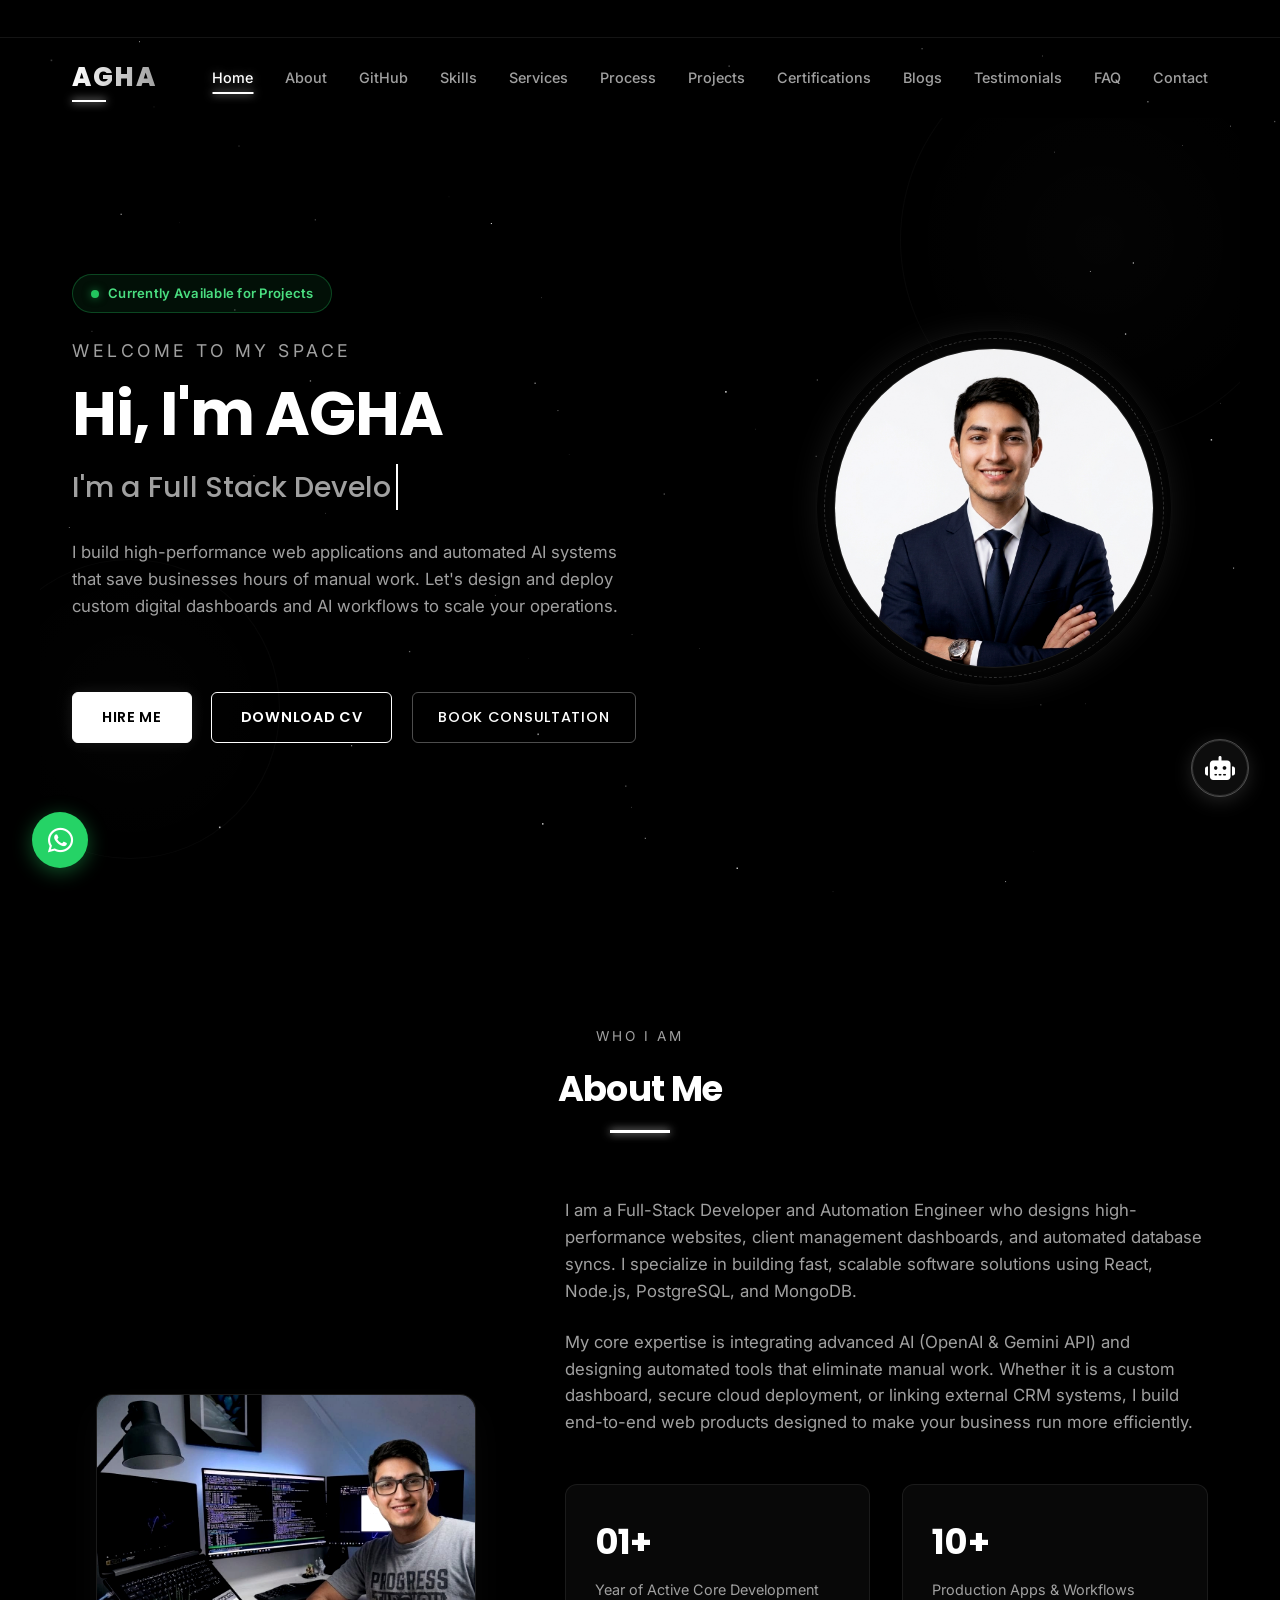
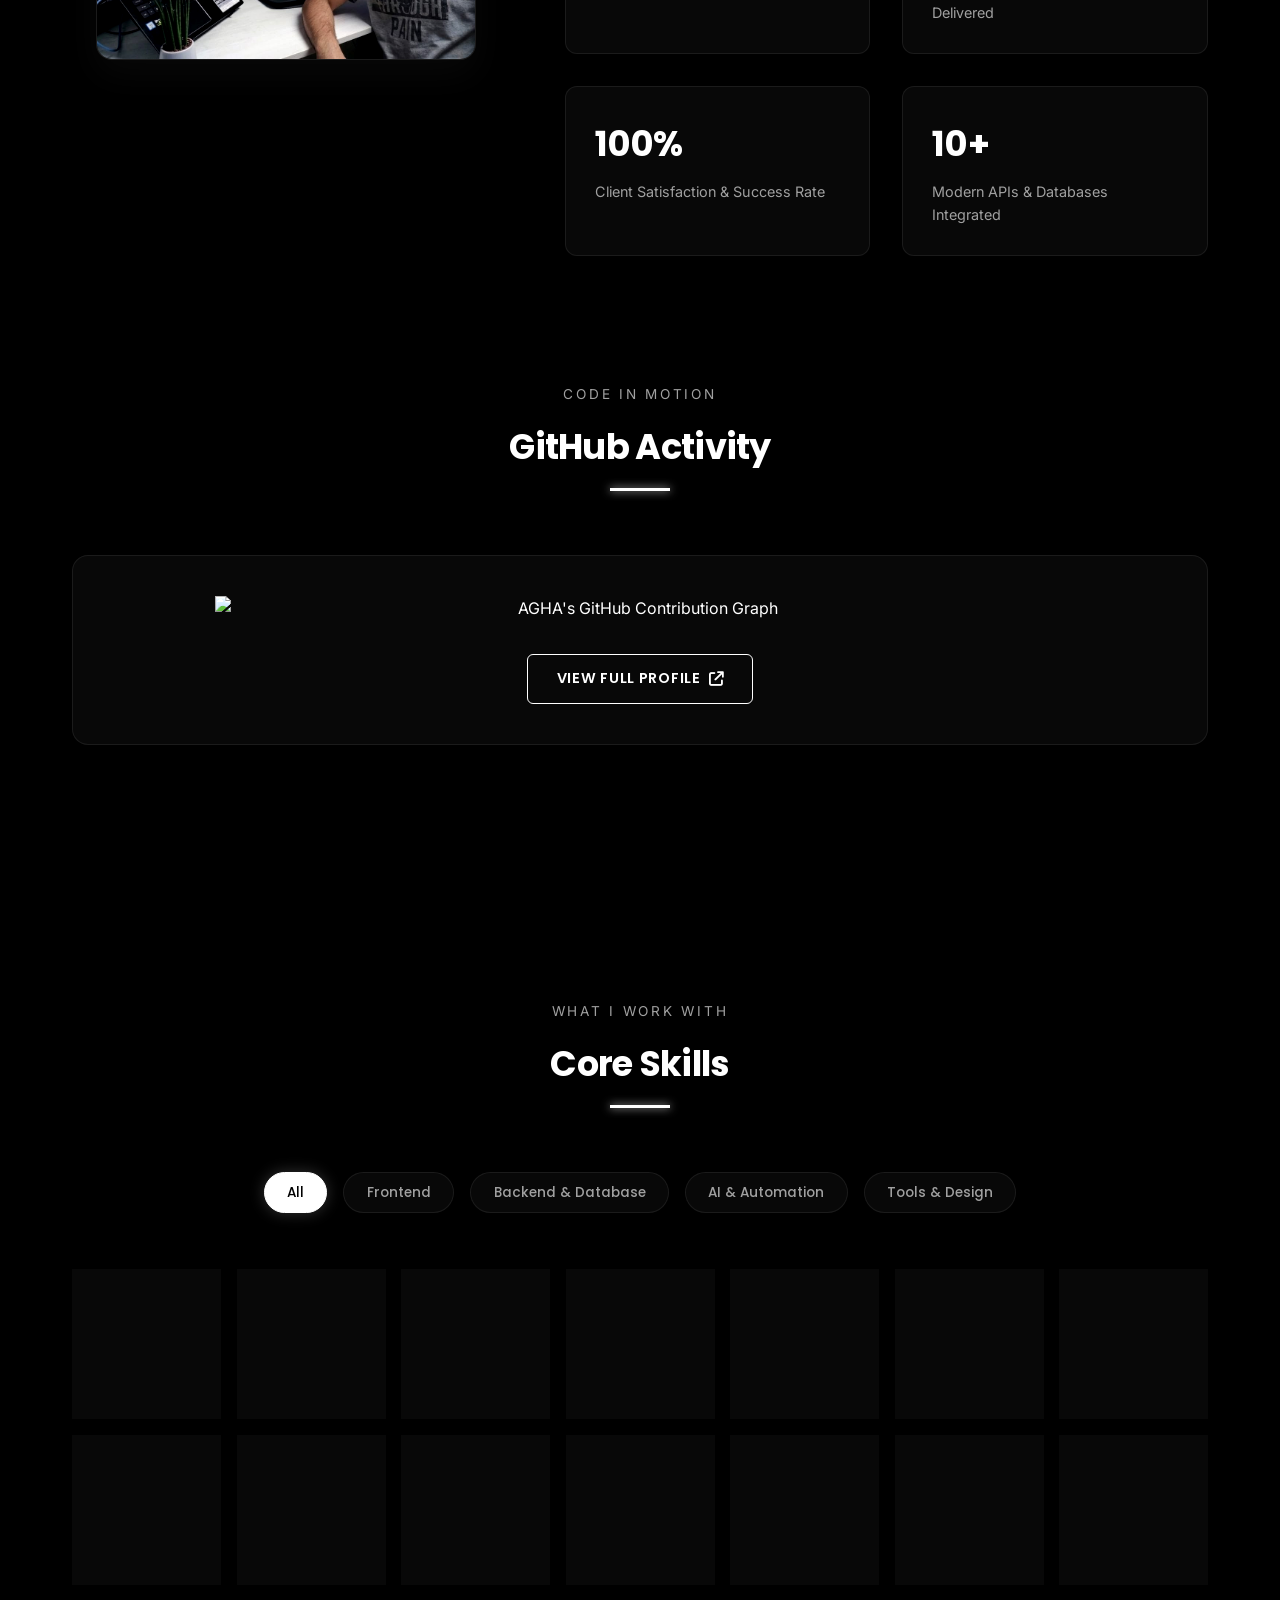
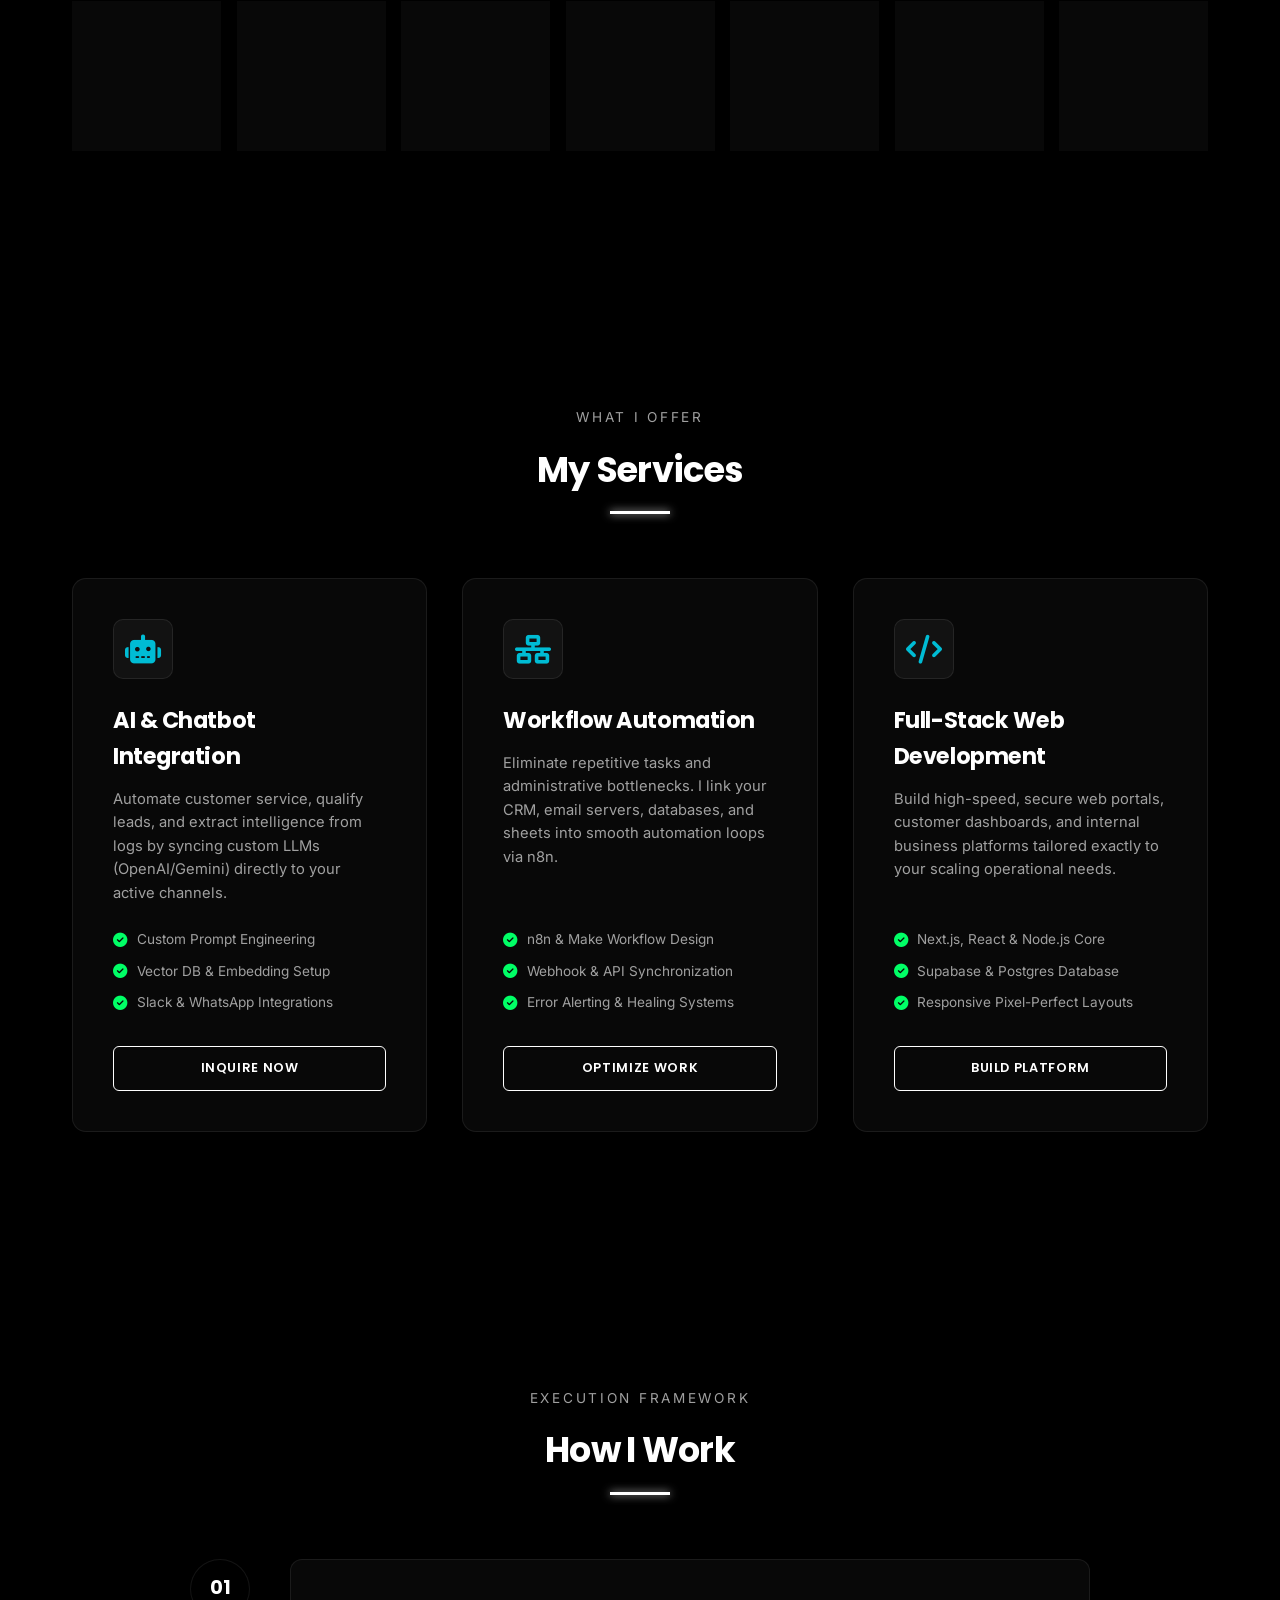
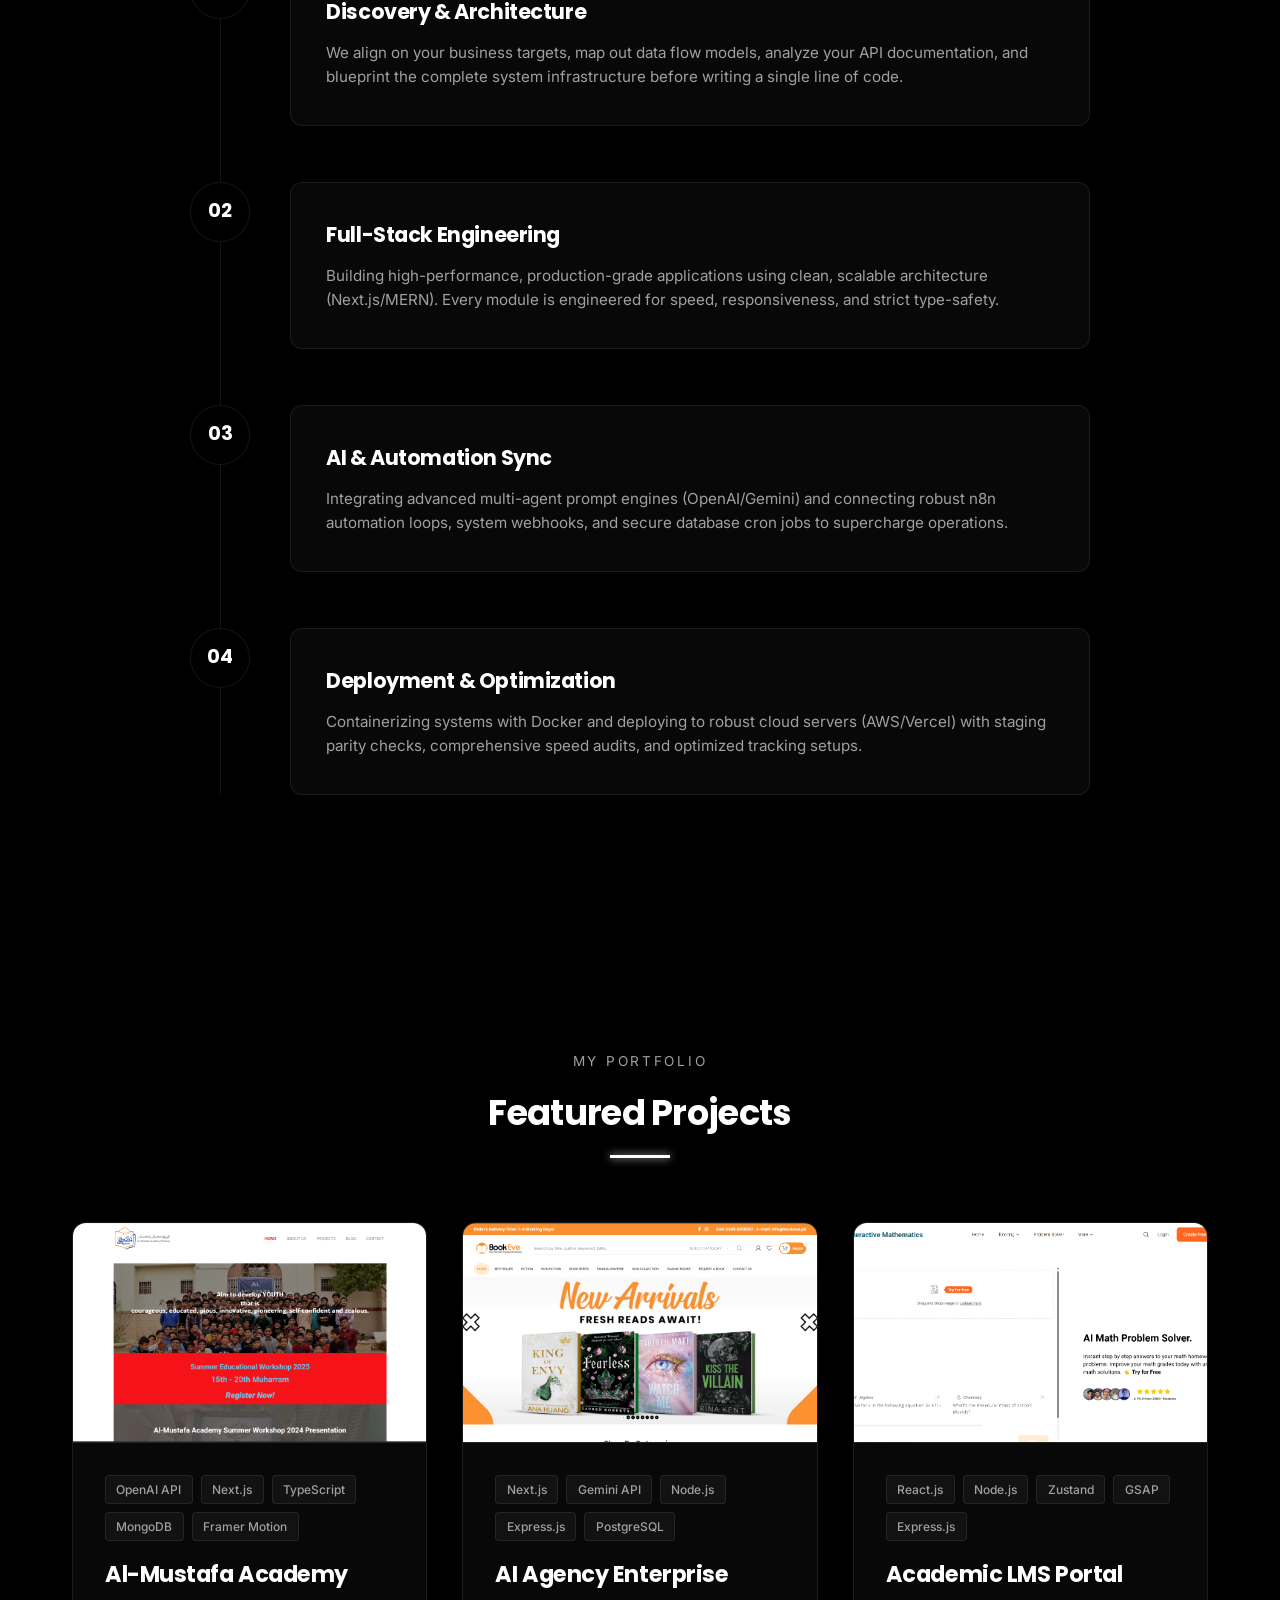
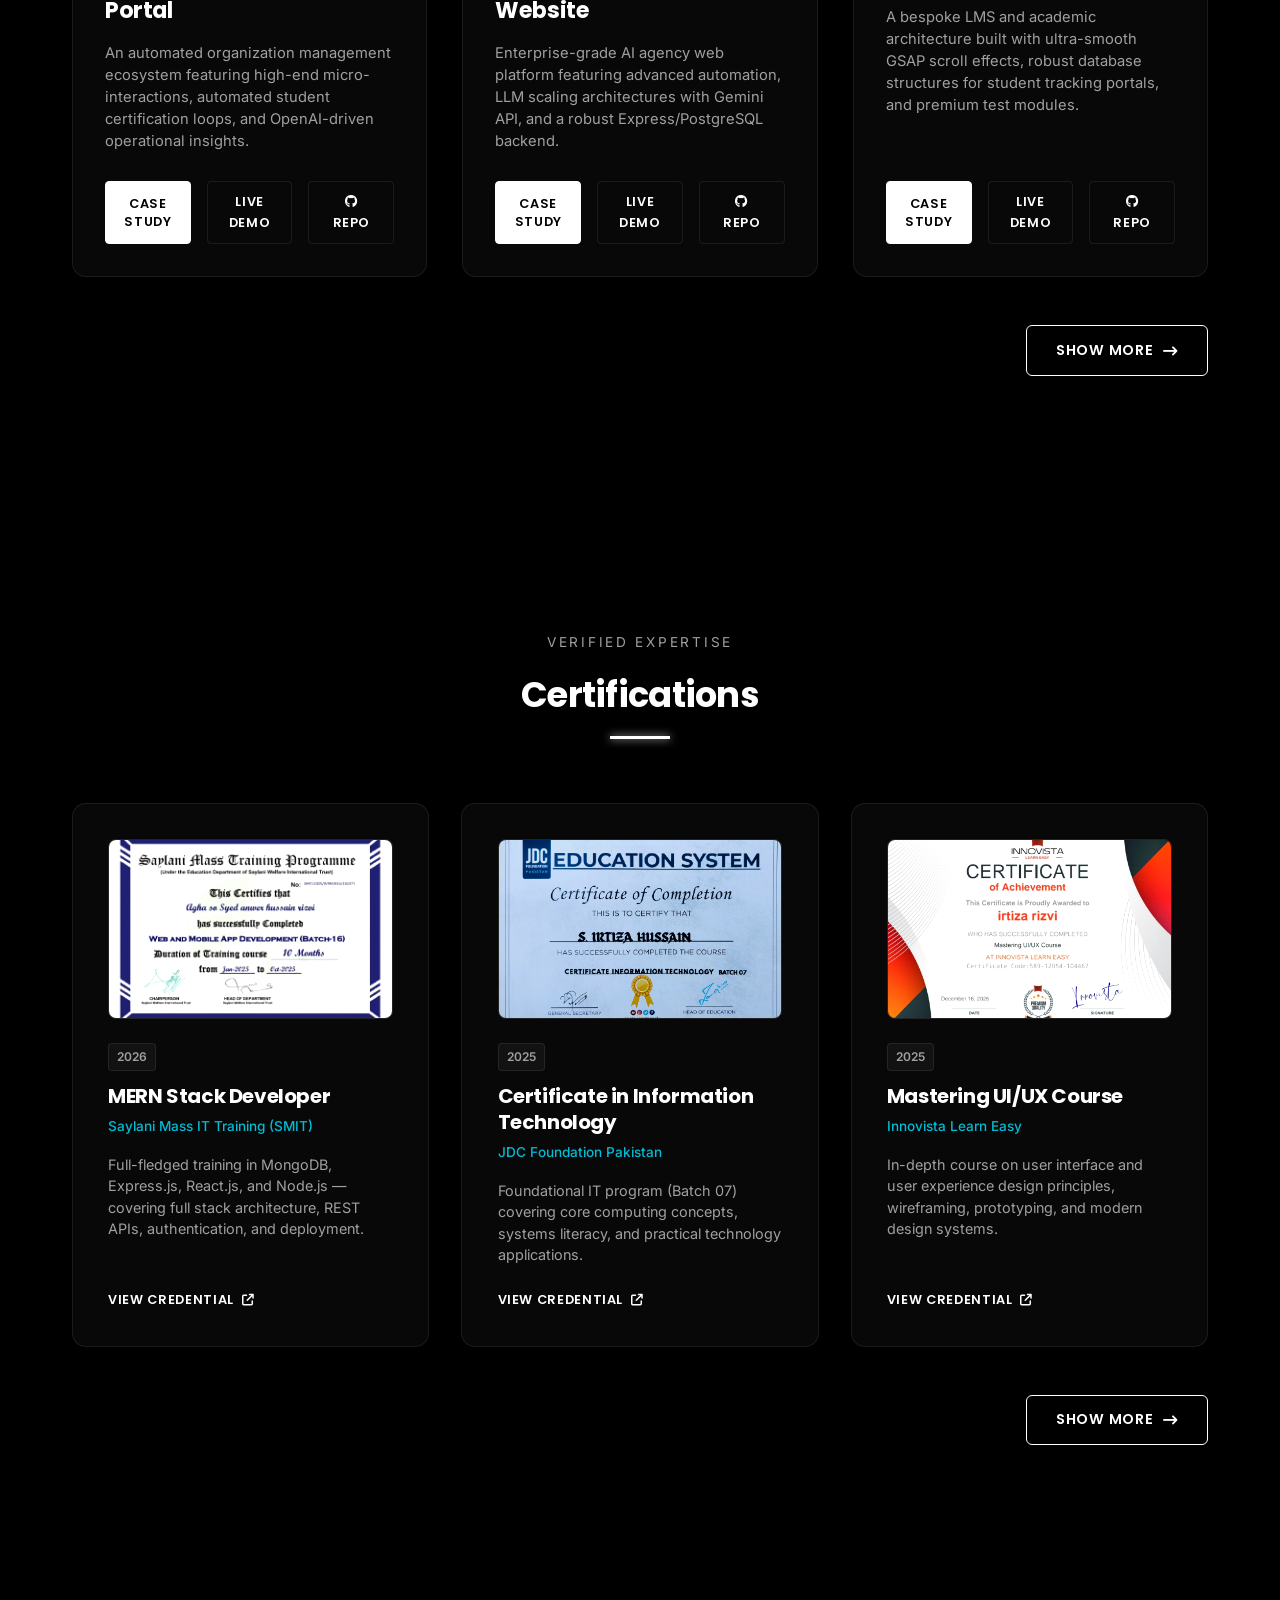
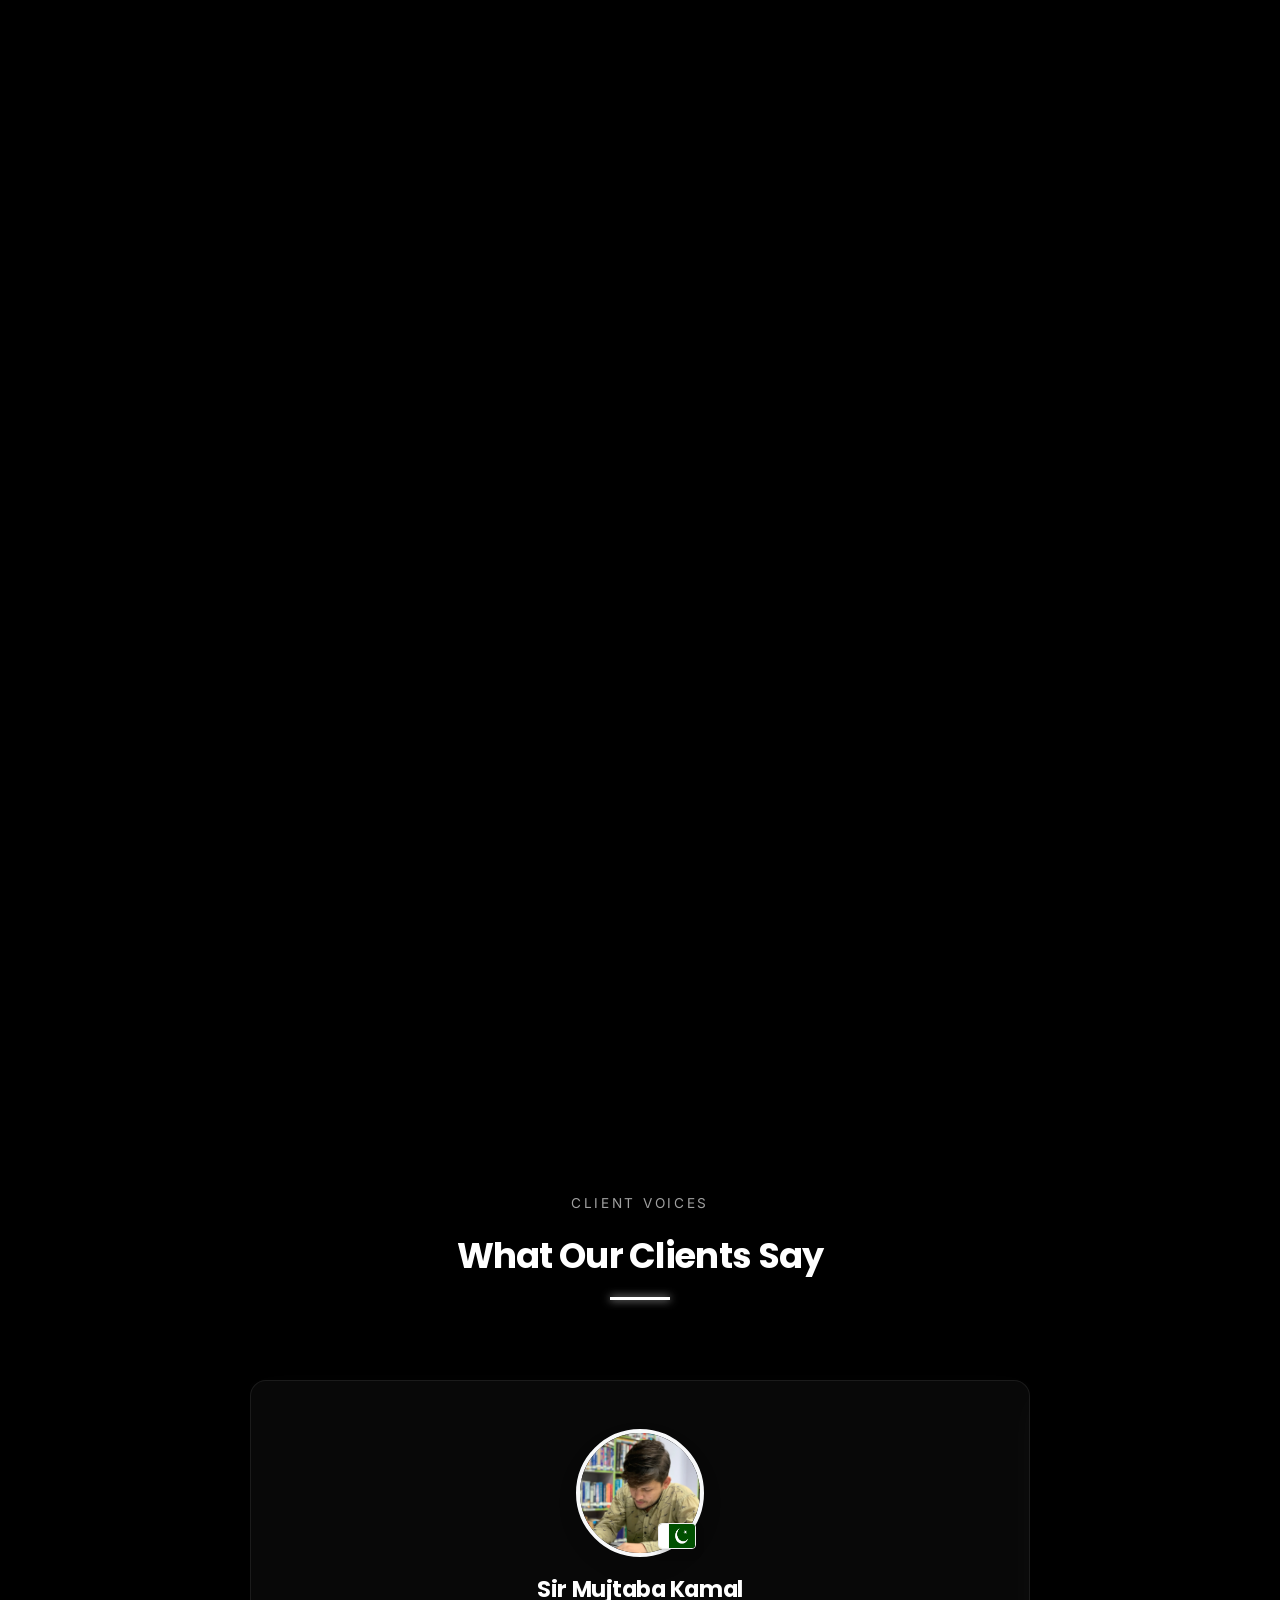
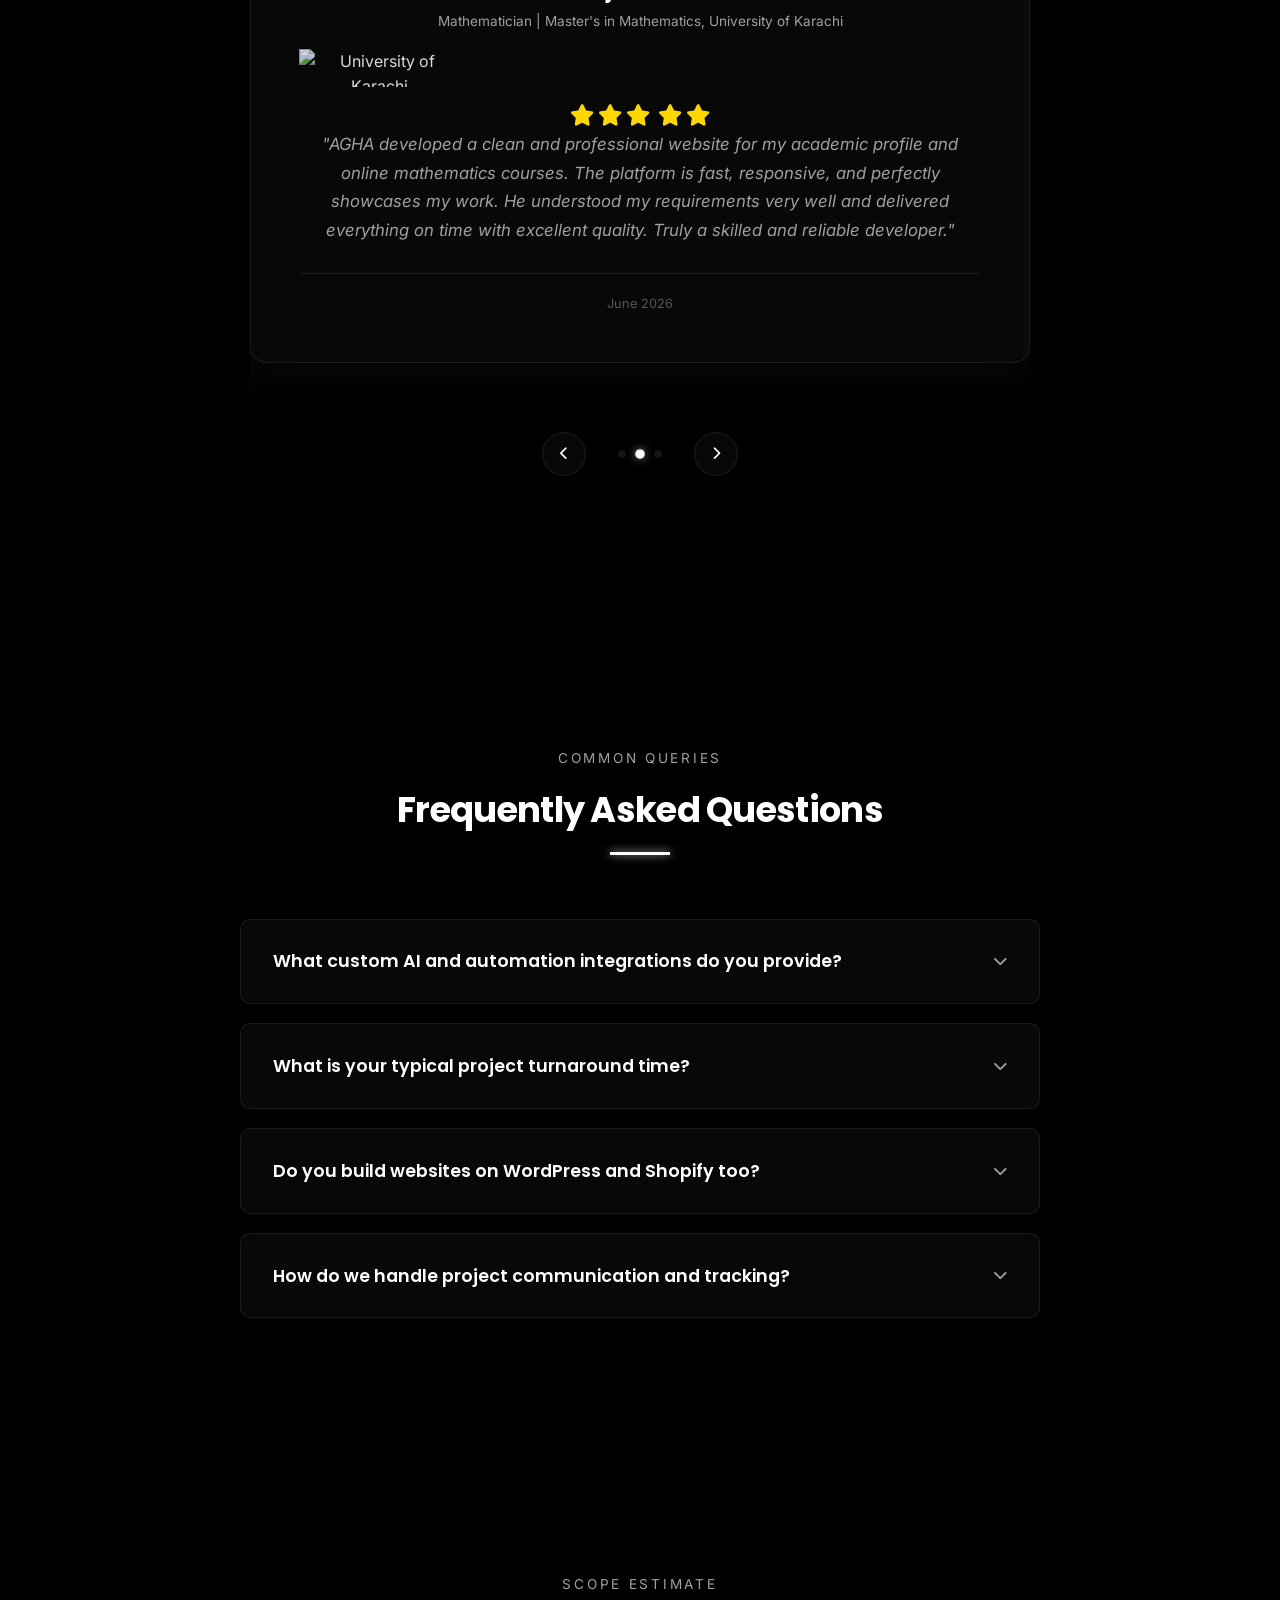
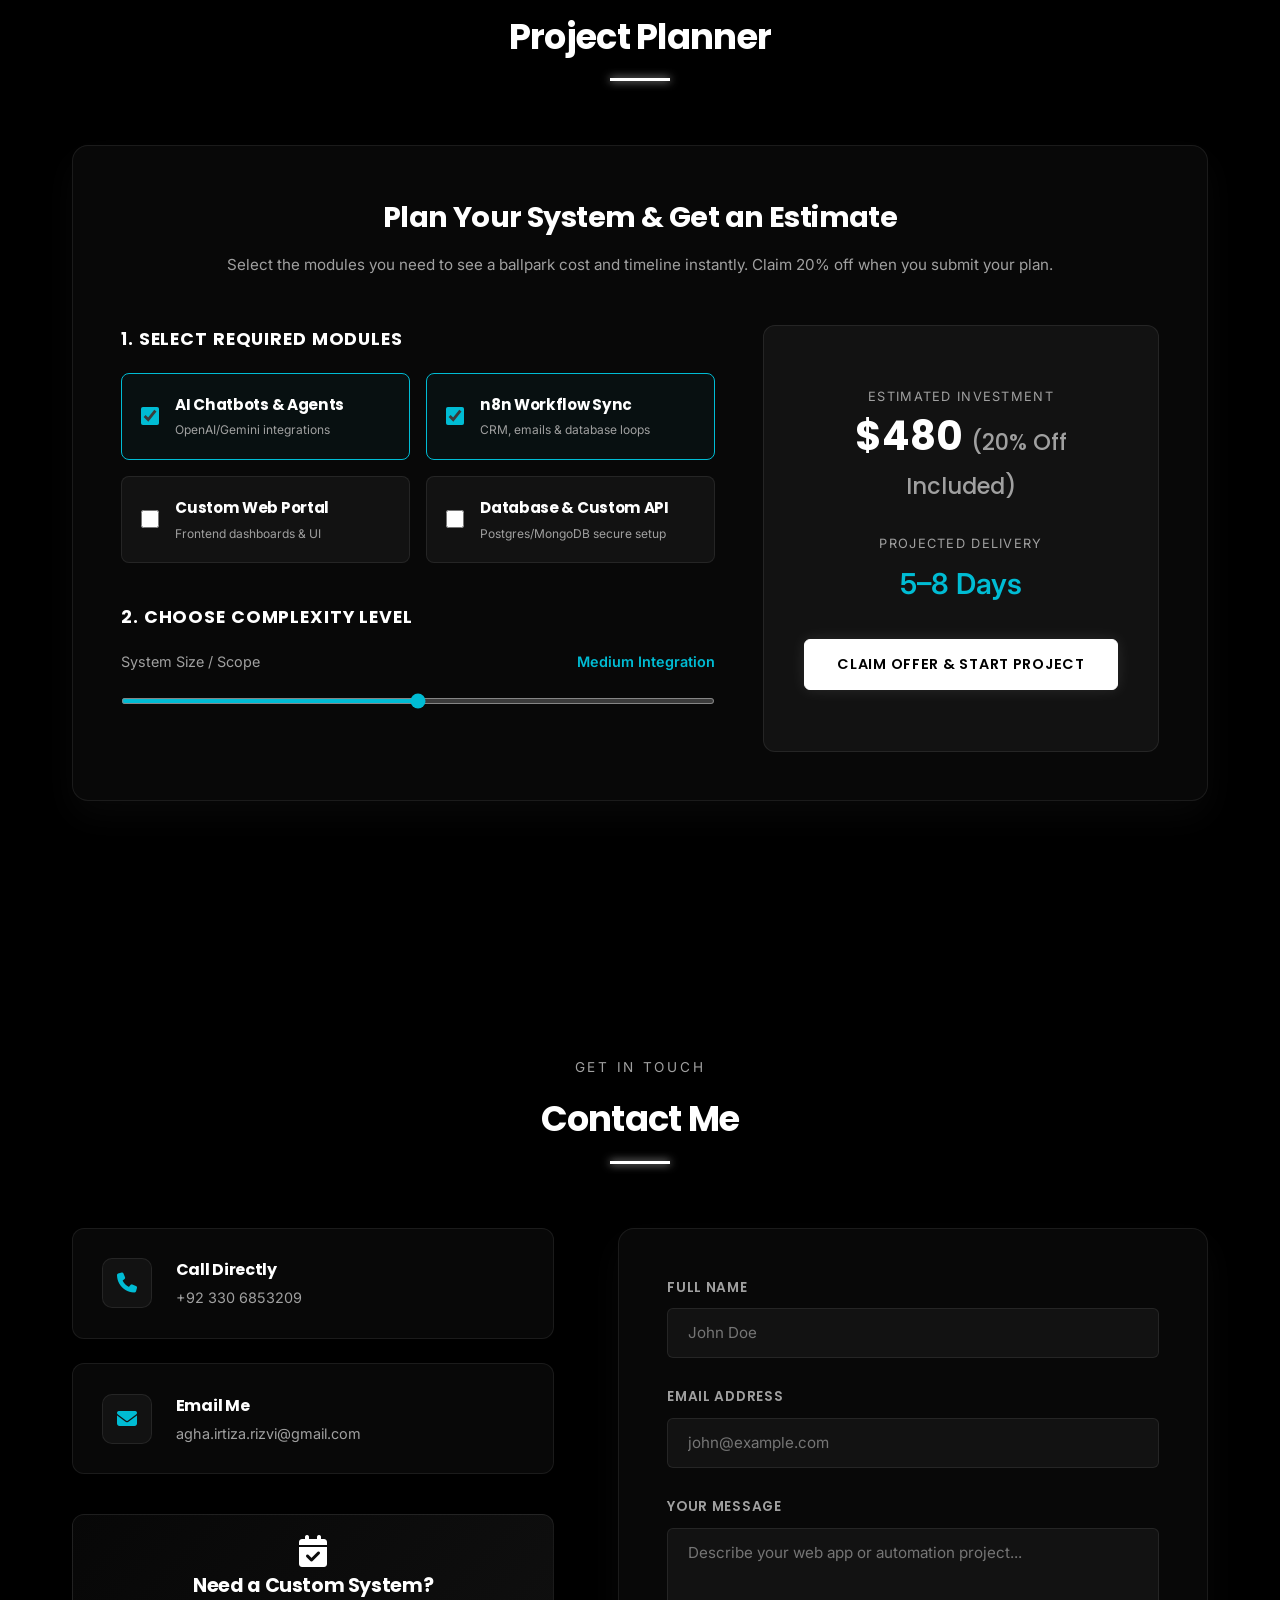
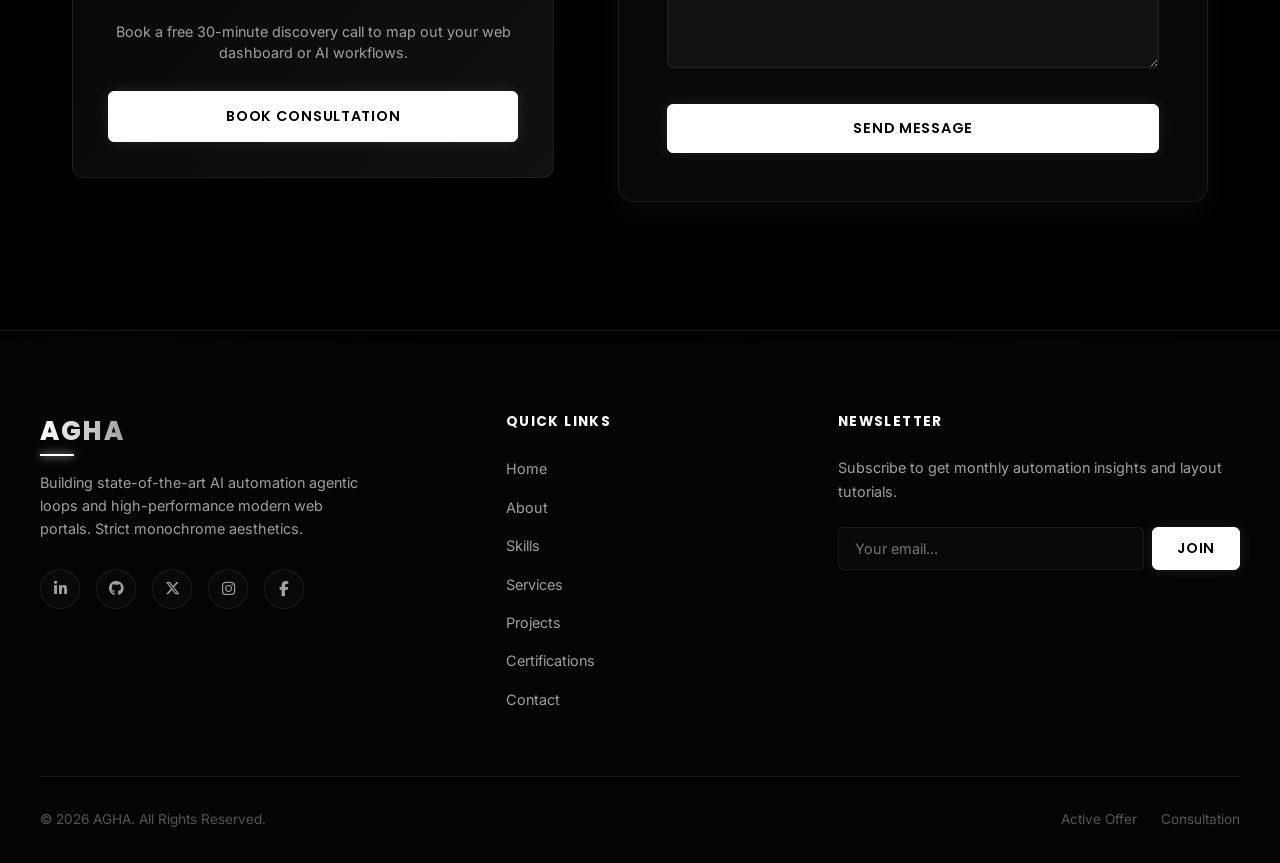
==== commit 6f4e198e: "major updates: projects, chatbots, responsiveness improvements" ====
--- a/index.html
+++ b/index.html
@@ -132,7 +132,7 @@
     <div class="about-grid">
       <div class="about-img-wrap reveal reveal-left">
         <div class="about-img-frame">
-          <img src="Assets/download.jpg" alt="AGHA working portrait">
+          <img src="Assets/agha-2nd section (1).jpg" alt="AGHA working portrait">
         </div>
       </div>
       
@@ -188,52 +188,63 @@
     <h2 class="section-title">Core Skills</h2>
   </div>
   
+  <!-- Skills Filters -->
+  <div class="filter-tabs reveal" id="skills-filter-tabs">
+    <button class="filter-tab active" data-filter="all">All</button>
+    <button class="filter-tab" data-filter="frontend">Frontend</button>
+    <button class="filter-tab" data-filter="backend">Backend & Database</button>
+    <button class="filter-tab" data-filter="ai">AI & Automation</button>
+    <button class="filter-tab" data-filter="tools">Tools & Design</button>
+  </div>
+  
   <div class="skills-grid">
     
     <!-- LAYER 1: FRONTEND & CORE -->
-    <div class="skill-card reveal"><div class="card-inner"><div class="card-front"><div class="skill-icon"><i class="devicon-html5-plain colored"></i></div><span class="skill-name">HTML5</span></div><div class="card-back"><h4 class="back-title">HTML5</h4><p class="back-desc">Semantic markup, SEO optimization, and structural foundation for modern web apps.</p></div></div></div>
-    
-    <div class="skill-card reveal"><div class="card-inner"><div class="card-front"><div class="skill-icon"><i class="devicon-css3-plain colored"></i></div><span class="skill-name">CSS3</span></div><div class="card-back"><h4 class="back-title">CSS3</h4><p class="back-desc">Advanced layouts using Flexbox/Grid, custom variables, and responsive stylesheets.</p></div></div></div>
-    
-    <div class="skill-card reveal"><div class="card-inner"><div class="card-front"><div class="skill-icon"><i class="devicon-javascript-plain colored"></i></div><span class="skill-name">JavaScript</span></div><div class="card-back"><h4 class="back-title">JavaScript</h4><p class="back-desc">ES6+, async programming, DOM manipulation, and dynamic client-side logic.</p></div></div></div>
-    
-    <div class="skill-card reveal"><div class="card-inner"><div class="card-front"><div class="skill-icon"><i class="devicon-typescript-plain colored"></i></div><span class="skill-name">TypeScript</span></div><div class="card-back"><h4 class="back-title">TypeScript</h4><p class="back-desc">Strict type-safety, interface design, and scalable architecture for complex systems.</p></div></div></div>
+    <div class="skill-card reveal" data-category="frontend"><div class="card-inner"><div class="card-front"><div class="skill-icon"><i class="devicon-html5-plain colored"></i></div><span class="skill-name">HTML5</span></div><div class="card-back"><h4 class="back-title">HTML5</h4><p class="back-desc">Semantic markup, SEO optimization, and structural foundation for modern web apps.</p></div></div></div>
+    
+    <div class="skill-card reveal" data-category="frontend"><div class="card-inner"><div class="card-front"><div class="skill-icon"><i class="devicon-css3-plain colored"></i></div><span class="skill-name">CSS3</span></div><div class="card-back"><h4 class="back-title">CSS3</h4><p class="back-desc">Advanced layouts using Flexbox/Grid, custom variables, and responsive stylesheets.</p></div></div></div>
+    
+    <div class="skill-card reveal" data-category="frontend"><div class="card-inner"><div class="card-front"><div class="skill-icon"><i class="devicon-javascript-plain colored"></i></div><span class="skill-name">JavaScript</span></div><div class="card-back"><h4 class="back-title">JavaScript</h4><p class="back-desc">ES6+, async programming, DOM manipulation, and dynamic client-side logic.</p></div></div></div>
+    
+    <div class="skill-card reveal" data-category="frontend"><div class="card-inner"><div class="card-front"><div class="skill-icon"><i class="devicon-typescript-plain colored"></i></div><span class="skill-name">TypeScript</span></div><div class="card-back"><h4 class="back-title">TypeScript</h4><p class="back-desc">Strict type-safety, interface design, and scalable architecture for complex systems.</p></div></div></div>
 
     <!-- LAYER 2: FRAMEWORKS & BACKEND -->
-    <div class="skill-card reveal"><div class="card-inner"><div class="card-front"><div class="skill-icon"><i class="devicon-react-original colored"></i></div><span class="skill-name">React.js</span></div><div class="card-back"><h4 class="back-title">React.js</h4><p class="back-desc">Component-driven UI, custom hooks, state management, and virtual DOM performance.</p></div></div></div>
-    
-    <div class="skill-card reveal"><div class="card-inner"><div class="card-front"><div class="skill-icon"><svg width="36" height="36" viewBox="0 0 128 128"><circle cx="64" cy="64" r="64" fill="#000"/><path d="M102.392 110.385L50.5693 44H38v40h9.2435V54.9664l42.6685 54.4986c4.275-2.529 8.214-5.558 11.77-9.08z" fill="#fff"/><rect x="85" y="44" width="9.2435" height="40" fill="#fff"/></svg></div><span class="skill-name">Next.js</span></div><div class="card-back"><h4 class="back-title">Next.js</h4><p class="back-desc">Production-grade SSR, static generation, app router optimization, and API paths.</p></div></div></div>
-
-    <div class="skill-card reveal"><div class="card-inner"><div class="card-front"><div class="skill-icon"><i class="devicon-tailwindcss-original colored"></i></div><span class="skill-name">Tailwind</span></div><div class="card-back"><h4 class="back-title">Tailwind CSS</h4><p class="back-desc">Utility-first styling, design tokens, responsive grids, and ultra-fast UI rendering.</p></div></div></div>
-
-    <div class="skill-card reveal"><div class="card-inner"><div class="card-front"><div class="skill-icon"><i class="devicon-nodejs-plain colored"></i></div><span class="skill-name">Node.js</span></div><div class="card-back"><h4 class="back-title">Node.js</h4><p class="back-desc">Event-driven, asynchronous backend runtimes for heavy concurrent traffic.</p></div></div></div>
+    <div class="skill-card reveal" data-category="frontend"><div class="card-inner"><div class="card-front"><div class="skill-icon"><i class="devicon-react-original colored"></i></div><span class="skill-name">React.js</span></div><div class="card-back"><h4 class="back-title">React.js</h4><p class="back-desc">Component-driven UI, custom hooks, state management, and virtual DOM performance.</p></div></div></div>
+    
+    <div class="skill-card reveal" data-category="frontend"><div class="card-inner"><div class="card-front"><div class="skill-icon"><svg width="36" height="36" viewBox="0 0 128 128"><circle cx="64" cy="64" r="64" fill="#000"/><path d="M102.392 110.385L50.5693 44H38v40h9.2435V54.9664l42.6685 54.4986c4.275-2.529 8.214-5.558 11.77-9.08z" fill="#fff"/><rect x="85" y="44" width="9.2435" height="40" fill="#fff"/></svg></div><span class="skill-name">Next.js</span></div><div class="card-back"><h4 class="back-title">Next.js</h4><p class="back-desc">Production-grade SSR, static generation, app router optimization, and API paths.</p></div></div></div>
+
+    <div class="skill-card reveal" data-category="frontend"><div class="card-inner"><div class="card-front"><div class="skill-icon"><i class="devicon-tailwindcss-original colored"></i></div><span class="skill-name">Tailwind</span></div><div class="card-back"><h4 class="back-title">Tailwind CSS</h4><p class="back-desc">Utility-first styling, design tokens, responsive grids, and ultra-fast UI rendering.</p></div></div></div>
+
+    <div class="skill-card reveal" data-category="backend"><div class="card-inner"><div class="card-front"><div class="skill-icon"><i class="devicon-nodejs-plain colored"></i></div><span class="skill-name">Node.js</span></div><div class="card-back"><h4 class="back-title">Node.js</h4><p class="back-desc">Event-driven, asynchronous backend runtimes for heavy concurrent traffic.</p></div></div></div>
 
     <!-- LAYER 3: DATABASE & AUTOMATION -->
-    <div class="skill-card reveal"><div class="card-inner"><div class="card-front"><div class="skill-icon"><i class="devicon-python-plain colored"></i></div><span class="skill-name">Python</span></div><div class="card-back"><h4 class="back-title">Python</h4><p class="back-desc">Scripting, advanced automation, data transformations, and custom AI tooling agent engines.</p></div></div></div>
-
-    <div class="skill-card reveal"><div class="card-inner"><div class="card-front"><div class="skill-icon"><img src="https://cdn.jsdelivr.net/npm/simple-icons@v11/icons/supabase.svg" class="invert-img" alt="Supabase logo"></div><span class="skill-name">Supabase</span></div><div class="card-back"><h4 class="back-title">Supabase</h4><p class="back-desc">Open-source Firebase alternative, real-time subscriptions, and scalable PostgreSQL backend.</p></div></div></div>
-
-    <div class="skill-card reveal"><div class="card-inner"><div class="card-front"><div class="skill-icon"><i class="devicon-firebase-plain colored"></i></div><span class="skill-name">Firebase</span></div><div class="card-back"><h4 class="back-title">Firebase</h4><p class="back-desc">Cloud Firestore, authentication, serverless functions, and real-time database management.</p></div></div></div>
-
-    <div class="skill-card reveal"><div class="card-inner"><div class="card-front"><div class="skill-icon"><i class="devicon-mongodb-plain colored"></i></div><span class="skill-name">MongoDB</span></div><div class="card-back"><h4 class="back-title">MongoDB</h4><p class="back-desc">NoSQL flexible dynamic schemas, complex aggregation pipelines, and big indexing loops.</p></div></div></div>
+    <div class="skill-card reveal" data-category="backend ai"><div class="card-inner"><div class="card-front"><div class="skill-icon"><i class="devicon-python-plain colored"></i></div><span class="skill-name">Python</span></div><div class="card-back"><h4 class="back-title">Python</h4><p class="back-desc">Scripting, advanced automation, data transformations, and custom AI tooling agent engines.</p></div></div></div>
+
+    <div class="skill-card reveal" data-category="backend"><div class="card-inner"><div class="card-front"><div class="skill-icon"><i class="devicon-supabase-plain colored"></i></div><span class="skill-name">Supabase</span></div><div class="card-back"><h4 class="back-title">Supabase</h4><p class="back-desc">Open-source Firebase alternative, real-time subscriptions, and scalable PostgreSQL backend.</p></div></div></div>
+
+    <div class="skill-card reveal" data-category="backend"><div class="card-inner"><div class="card-front"><div class="skill-icon"><i class="devicon-firebase-plain colored"></i></div><span class="skill-name">Firebase</span></div><div class="card-back"><h4 class="back-title">Firebase</h4><p class="back-desc">Cloud Firestore, authentication, serverless functions, and real-time database management.</p></div></div></div>
+
+    <div class="skill-card reveal" data-category="backend"><div class="card-inner"><div class="card-front"><div class="skill-icon"><i class="devicon-mongodb-plain colored"></i></div><span class="skill-name">MongoDB</span></div><div class="card-back"><h4 class="back-title">MongoDB</h4><p class="back-desc">NoSQL flexible dynamic schemas, complex aggregation pipelines, and big indexing loops.</p></div></div></div>
 
     <!-- LAYER 4: TOOLS & INFRA -->
-    <div class="skill-card reveal"><div class="card-inner"><div class="card-front"><div class="skill-icon"><i class="devicon-postgresql-plain colored"></i></div><span class="skill-name">PostgreSQL</span></div><div class="card-back"><h4 class="back-title">PostgreSQL</h4><p class="back-desc">Relational databases, optimized structured querying, transactions, and robust schemas.</p></div></div></div>
-
-    <div class="skill-card reveal"><div class="card-inner"><div class="card-front"><div class="skill-icon"><i class="fa-solid fa-network-wired text-cyan"></i></div><span class="skill-name">REST APIs</span></div><div class="card-back"><h4 class="back-title">REST APIs</h4><p class="back-desc">Secure microservice routing, standardized endpoints, parameters, and CRUD controllers.</p></div></div></div>
-
-    <div class="skill-card reveal"><div class="card-inner"><div class="card-front"><div class="skill-icon"><img src="https://api.iconify.design/logos:openai-icon.svg" class="invert-img" alt="OpenAI logo"></div><span class="skill-name">OpenAI</span></div><div class="card-back"><h4 class="back-title">OpenAI API</h4><p class="back-desc">LLM processing, customized multi-agent prompts, semantic fine-tuning, and neural vectors.</p></div></div></div>
-
-    <div class="skill-card reveal"><div class="card-inner"><div class="card-front"><div class="skill-icon"><i class="devicon-docker-plain colored"></i></div><span class="skill-name">Docker</span></div><div class="card-back"><h4 class="back-title">Docker</h4><p class="back-desc">Application containerization, sandbox image setups, microservices orchestration.</p></div></div></div>
+    <div class="skill-card reveal" data-category="backend"><div class="card-inner"><div class="card-front"><div class="skill-icon"><i class="devicon-postgresql-plain colored"></i></div><span class="skill-name">PostgreSQL</span></div><div class="card-back"><h4 class="back-title">PostgreSQL</h4><p class="back-desc">Relational databases, optimized structured querying, transactions, and robust schemas.</p></div></div></div>
+
+    <div class="skill-card reveal" data-category="backend"><div class="card-inner"><div class="card-front"><div class="skill-icon"><i class="fa-solid fa-network-wired text-cyan"></i></div><span class="skill-name">REST APIs</span></div><div class="card-back"><h4 class="back-title">REST APIs</h4><p class="back-desc">Secure microservice routing, standardized endpoints, parameters, and CRUD controllers.</p></div></div></div>
+
+    <div class="skill-card reveal" data-category="ai"><div class="card-inner"><div class="card-front"><div class="skill-icon"><i class="devicon-openai-plain"></i></div><span class="skill-name">OpenAI</span></div><div class="card-back"><h4 class="back-title">OpenAI API</h4><p class="back-desc">LLM processing, customized multi-agent prompts, semantic fine-tuning, and neural vectors.</p></div></div></div>
+
+    <div class="skill-card reveal" data-category="ai"><div class="card-inner"><div class="card-front"><div class="skill-icon"><svg width="36" height="36" viewBox="0 0 24 24" fill="none" xmlns="http://www.w3.org/2000/svg"><path d="M12 2C12 7.5 16.5 12 22 12C16.5 12 12 16.5 12 22C12 16.5 7.5 12 2 12C7.5 12 12 7.5 12 2Z" fill="url(#gemini-gradient)"/><defs><linearGradient id="gemini-gradient" x1="2" y1="2" x2="22" y2="22" gradientUnits="userSpaceOnUse"><stop offset="0%" stop-color="#9bc5ff"/><stop offset="50%" stop-color="#c19bff"/><stop offset="100%" stop-color="#ff9be2"/></linearGradient></defs></svg></div><span class="skill-name">Gemini API</span></div><div class="card-back"><h4 class="back-title">Gemini API</h4><p class="back-desc">Multimodal processing, Google AI integrations, function calling agents, and context-window optimizations.</p></div></div></div>
+
+    <div class="skill-card reveal" data-category="tools"><div class="card-inner"><div class="card-front"><div class="skill-icon"><i class="devicon-docker-plain colored"></i></div><span class="skill-name">Docker</span></div><div class="card-back"><h4 class="back-title">Docker</h4><p class="back-desc">Application containerization, sandbox image setups, microservices orchestration.</p></div></div></div>
 
     <!-- LAYER 5: DESIGN & DEVOPS -->
-    <div class="skill-card reveal"><div class="card-inner"><div class="card-front"><div class="skill-icon"><i class="devicon-github-original colored text-white"></i></div><span class="skill-name">GitHub</span></div><div class="card-back"><h4 class="back-title">Git Engine</h4><p class="back-desc">Version control, branch protection workflows, secure CI/CD, and conflict resolution.</p></div></div></div>
-
-    <div class="skill-card reveal"><div class="card-inner"><div class="card-front"><div class="skill-icon"><i class="devicon-wordpress-plain colored text-wp"></i></div><span class="skill-name">WordPress</span></div><div class="card-back"><h4 class="back-title">WordPress</h4><p class="back-desc">Custom theme integration, high-tier corporate web layouts, and plugin optimization.</p></div></div></div>
-
-    <div class="skill-card reveal"><div class="card-inner"><div class="card-front"><div class="skill-icon"><i class="devicon-amazonwebservices-plain-wordmark colored"></i></div><span class="skill-name">AWS</span></div><div class="card-back"><h4 class="back-title">AWS Cloud</h4><p class="back-desc">Cloud storage infrastructure, routing layers, server hosting buckets, and static drops.</p></div></div></div>
-
-    <div class="skill-card reveal"><div class="card-inner"><div class="card-front"><div class="skill-icon"><svg width="34" height="34" viewBox="0 0 24 24"><path d="M12 2a4 4 0 0 0-4 4 4 4 0 0 0 4 4 4 4 0 0 0 4-4 4 4 0 0 0-4-4z" fill="#F24E1E"/><path d="M4 6a4 4 0 0 1 4-4h4v8H8a4 4 0 0 1-4-4z" fill="#FF7262"/><path d="M4 14a4 4 0 0 1 4-4h4v8H8a4 4 0 0 1-4-4z" fill="#A259FF"/><path d="M12 10a4 4 0 0 1 4 4 4 4 0 0 1-4 4 4 4 0 0 1-4-4 4 4 0 0 1 4-4z" fill="#1ABC9C"/><path d="M4 22a4 4 0 0 1 4-4h4v4H8a4 4 0 0 1-4-4z" fill="#0ACF83"/></svg></div><span class="skill-name">Figma</span></div><div class="card-back"><h4 class="back-title">Figma UI/UX</h4><p class="back-desc">High-fidelity wireframes, responsive autolayout, design systems, and micro-flows.</p></div></div></div>
+    <div class="skill-card reveal" data-category="tools"><div class="card-inner"><div class="card-front"><div class="skill-icon"><i class="devicon-github-original colored text-white"></i></div><span class="skill-name">GitHub</span></div><div class="card-back"><h4 class="back-title">Git Engine</h4><p class="back-desc">Version control, branch protection workflows, secure CI/CD, and conflict resolution.</p></div></div></div>
+
+    <div class="skill-card reveal" data-category="frontend"><div class="card-inner"><div class="card-front"><div class="skill-icon"><i class="devicon-wordpress-plain colored text-wp"></i></div><span class="skill-name">WordPress</span></div><div class="card-back"><h4 class="back-title">WordPress</h4><p class="back-desc">Custom theme integration, high-tier corporate web layouts, and plugin optimization.</p></div></div></div>
+
+    <div class="skill-card reveal" data-category="tools"><div class="card-inner"><div class="card-front"><div class="skill-icon"><i class="devicon-amazonwebservices-plain-wordmark colored"></i></div><span class="skill-name">AWS</span></div><div class="card-back"><h4 class="back-title">AWS Cloud</h4><p class="back-desc">Cloud storage infrastructure, routing layers, server hosting buckets, and static drops.</p></div></div></div>
+
+    <div class="skill-card reveal" data-category="tools"><div class="card-inner"><div class="card-front"><div class="skill-icon"><svg width="34" height="34" viewBox="0 0 24 24"><path d="M12 2a4 4 0 0 0-4 4 4 4 0 0 0 4 4 4 4 0 0 0 4-4 4 4 0 0 0-4-4z" fill="#F24E1E"/><path d="M4 6a4 4 0 0 1 4-4h4v8H8a4 4 0 0 1-4-4z" fill="#FF7262"/><path d="M4 14a4 4 0 0 1 4-4h4v8H8a4 4 0 0 1-4-4z" fill="#A259FF"/><path d="M12 10a4 4 0 0 1 4 4 4 4 0 0 1-4 4 4 4 0 0 1-4-4 4 4 0 0 1 4-4z" fill="#1ABC9C"/><path d="M4 22a4 4 0 0 1 4-4h4v4H8a4 4 0 0 1-4-4z" fill="#0ACF83"/></svg></div><span class="skill-name">Figma</span></div><div class="card-back"><h4 class="back-title">Figma UI/UX</h4><p class="back-desc">High-fidelity wireframes, responsive autolayout, design systems, and micro-flows.</p></div></div></div>
   </div>
 </section>
   <!-- --- 5.2 SERVICES SECTION --- -->
@@ -393,35 +404,37 @@
           <div class="project-links">
             <button class="project-btn project-btn-primary" onclick="openCaseStudy('almustafa')">Case Study</button>
             <a href="consultation.html" class="project-btn project-btn-secondary">Live Demo</a>
-          </div>
-        </div>
-      </div>
-      
-      <!-- Project 2: The Book Ship -->
+            <a href="https://github.com/irtizarizvi88" target="_blank" class="project-btn project-btn-secondary"><i class="fa-brands fa-github"></i> Repo</a>
+          </div>
+        </div>
+      </div>
+      
+      <!-- Project 2: AI Agency Enterprise Website -->
       <div class="project-card reveal">
         <div class="project-img">
-          <img src="Assets/the-book-ship.png" alt="The Book Ship Platform">
+          <img src="Assets/the-book-ship.png" alt="AI Agency Enterprise Website">
         </div>
         <div class="project-content">
           <div class="project-tags">
+            <span class="project-tag">Next.js</span>
             <span class="project-tag">Gemini API</span>
-            <span class="project-tag">Next.js</span>
-            <span class="project-tag">Stripe API</span>
-            <span class="project-tag">Redis</span>
             <span class="project-tag">Node.js</span>
-          </div>
-          <h3 class="project-title">The Book Ship</h3>
+            <span class="project-tag">Express.js</span>
+            <span class="project-tag">PostgreSQL</span>
+          </div>
+          <h3 class="project-title">AI Agency Enterprise Website</h3>
           <p class="project-desc">
-            A premium AI-powered e-commerce platform integrated with Gemini API for semantic book summaries, fast Redis caching pipelines, and secure Stripe payment gateways.
+            Enterprise-grade AI agency web platform featuring advanced automation, LLM scaling architectures with Gemini API, and a robust Express/PostgreSQL backend.
           </p>
           <div class="project-links">
             <button class="project-btn project-btn-primary" onclick="openCaseStudy('bookship')">Case Study</button>
             <a href="consultation.html" class="project-btn project-btn-secondary">Live Demo</a>
-          </div>
-        </div>
-      </div>
-      
-      <!-- Project 3: Mathematician (Sir Mujtaba Kamal) -->
+            <a href="https://github.com/irtizarizvi88" target="_blank" class="project-btn project-btn-secondary"><i class="fa-brands fa-github"></i> Repo</a>
+          </div>
+        </div>
+      </div>
+      
+      <!-- Project 3: Academic LMS Portal -->
       <div class="project-card reveal">
         <div class="project-img">
           <img src="Assets/mujtaba-kamal.png" alt="Sir Mujtaba Kamal Academic Platform">
@@ -441,6 +454,7 @@
           <div class="project-links">
             <button class="project-btn project-btn-primary" onclick="openCaseStudy('mathematician')">Case Study</button>
             <a href="consultation.html" class="project-btn project-btn-secondary">Live Demo</a>
+            <a href="https://github.com/irtizarizvi88" target="_blank" class="project-btn project-btn-secondary"><i class="fa-brands fa-github"></i> Repo</a>
           </div>
         </div>
       </div>
@@ -693,16 +707,6 @@
       <button id="slider-next" class="slider-btn"><i class="fa-solid fa-chevron-right"></i></button>
     </div>
   </div>
-</section> 
-
-
-    <!-- Controls -->
-    <div class="slider-controls">
-      <button id="slider-prev" class="slider-btn"><i class="fa-solid fa-chevron-left"></i></button>
-      <div id="slider-dots" class="slider-dots"></div>
-      <button id="slider-next" class="slider-btn"><i class="fa-solid fa-chevron-right"></i></button>
-    </div>
-  </div>
 </section>
 
   <!-- --- 8.5 FAQ SECTION --- -->
@@ -714,7 +718,7 @@
 
       <div class="faq-container reveal">
         <!-- FAQ Item 1 -->
-        <div class="faq-item reveal">
+        <div class="faq-item">
           <button class="faq-question" aria-expanded="false">
             <span>What custom AI and automation integrations do you provide?</span>
             <i class="fa-solid fa-chevron-down faq-icon"></i>
@@ -965,6 +969,56 @@
     </div>
   </footer>
 
+  <!-- --- AI CHATBOT WIDGET --- -->
+  <div id="ai-chatbot-container" class="chatbot-container">
+    <!-- Chat Trigger Button -->
+    <button id="chatbot-trigger" class="chatbot-trigger-btn" aria-label="Open AI Assistant">
+      <i class="fa-solid fa-robot"></i>
+      <span class="chatbot-pulse-ring"></span>
+    </button>
+    
+    <!-- Chat Window -->
+    <div id="chatbot-window" class="chatbot-window-box">
+      <!-- Header -->
+      <div class="chatbot-header">
+        <div class="chatbot-header-info">
+          <div class="chatbot-avatar">
+            <i class="fa-solid fa-robot"></i>
+            <span class="online-indicator"></span>
+          </div>
+          <div>
+            <h4 class="chatbot-header-title">AGHA's AI Assistant</h4>
+            <span class="chatbot-header-subtitle">Online • Instant Responder</span>
+          </div>
+        </div>
+        <button id="chatbot-close-btn" class="chatbot-close-btn">&times;</button>
+      </div>
+      
+      <!-- Messages Body -->
+      <div id="chatbot-messages" class="chatbot-messages-body">
+        <div class="chatbot-message bot-msg">
+          <div class="msg-bubble">
+            Hello! I am Agha's AI Assistant. I can help you learn more about Agha's skills, projects, and custom services. What would you like to know?
+          </div>
+        </div>
+      </div>
+      
+      <!-- Quick Suggestions -->
+      <div class="chatbot-suggestions">
+        <button class="chatbot-suggest-btn" data-question="What services do you offer?">Services</button>
+        <button class="chatbot-suggest-btn" data-question="Show me your projects.">Featured Projects</button>
+        <button class="chatbot-suggest-btn" data-question="How can I hire you?">Contact / Hire</button>
+        <button class="chatbot-suggest-btn" data-question="Do you have any discount offers?">Active Discount</button>
+      </div>
+      
+      <!-- Input Area -->
+      <form id="chatbot-input-form" class="chatbot-input-area">
+        <input type="text" id="chatbot-input-field" class="chatbot-input-field" placeholder="Ask anything about Agha..." required autocomplete="off">
+        <button type="submit" class="chatbot-send-btn" aria-label="Send message"><i class="fa-solid fa-paper-plane"></i></button>
+      </form>
+    </div>
+  </div>
+
   <!-- JS Logic -->
   <script src="script.js"></script>
 </body>
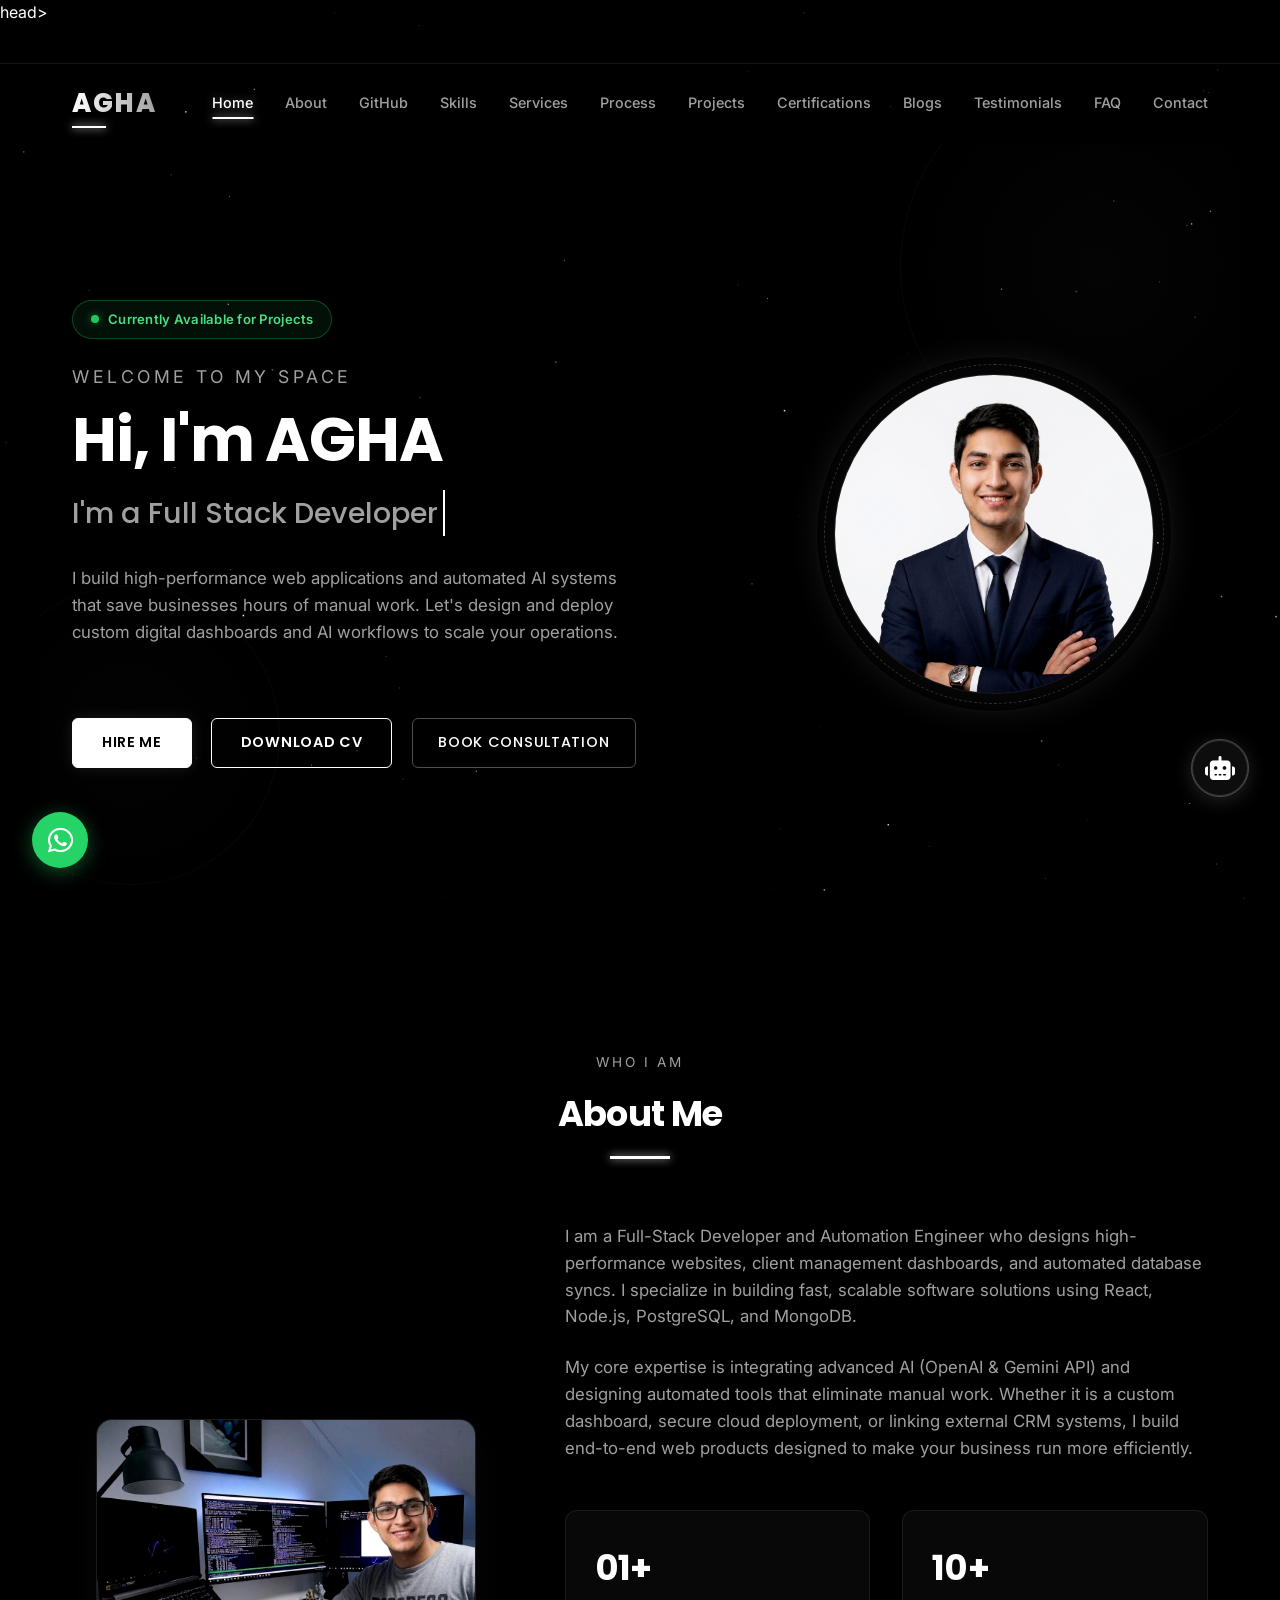
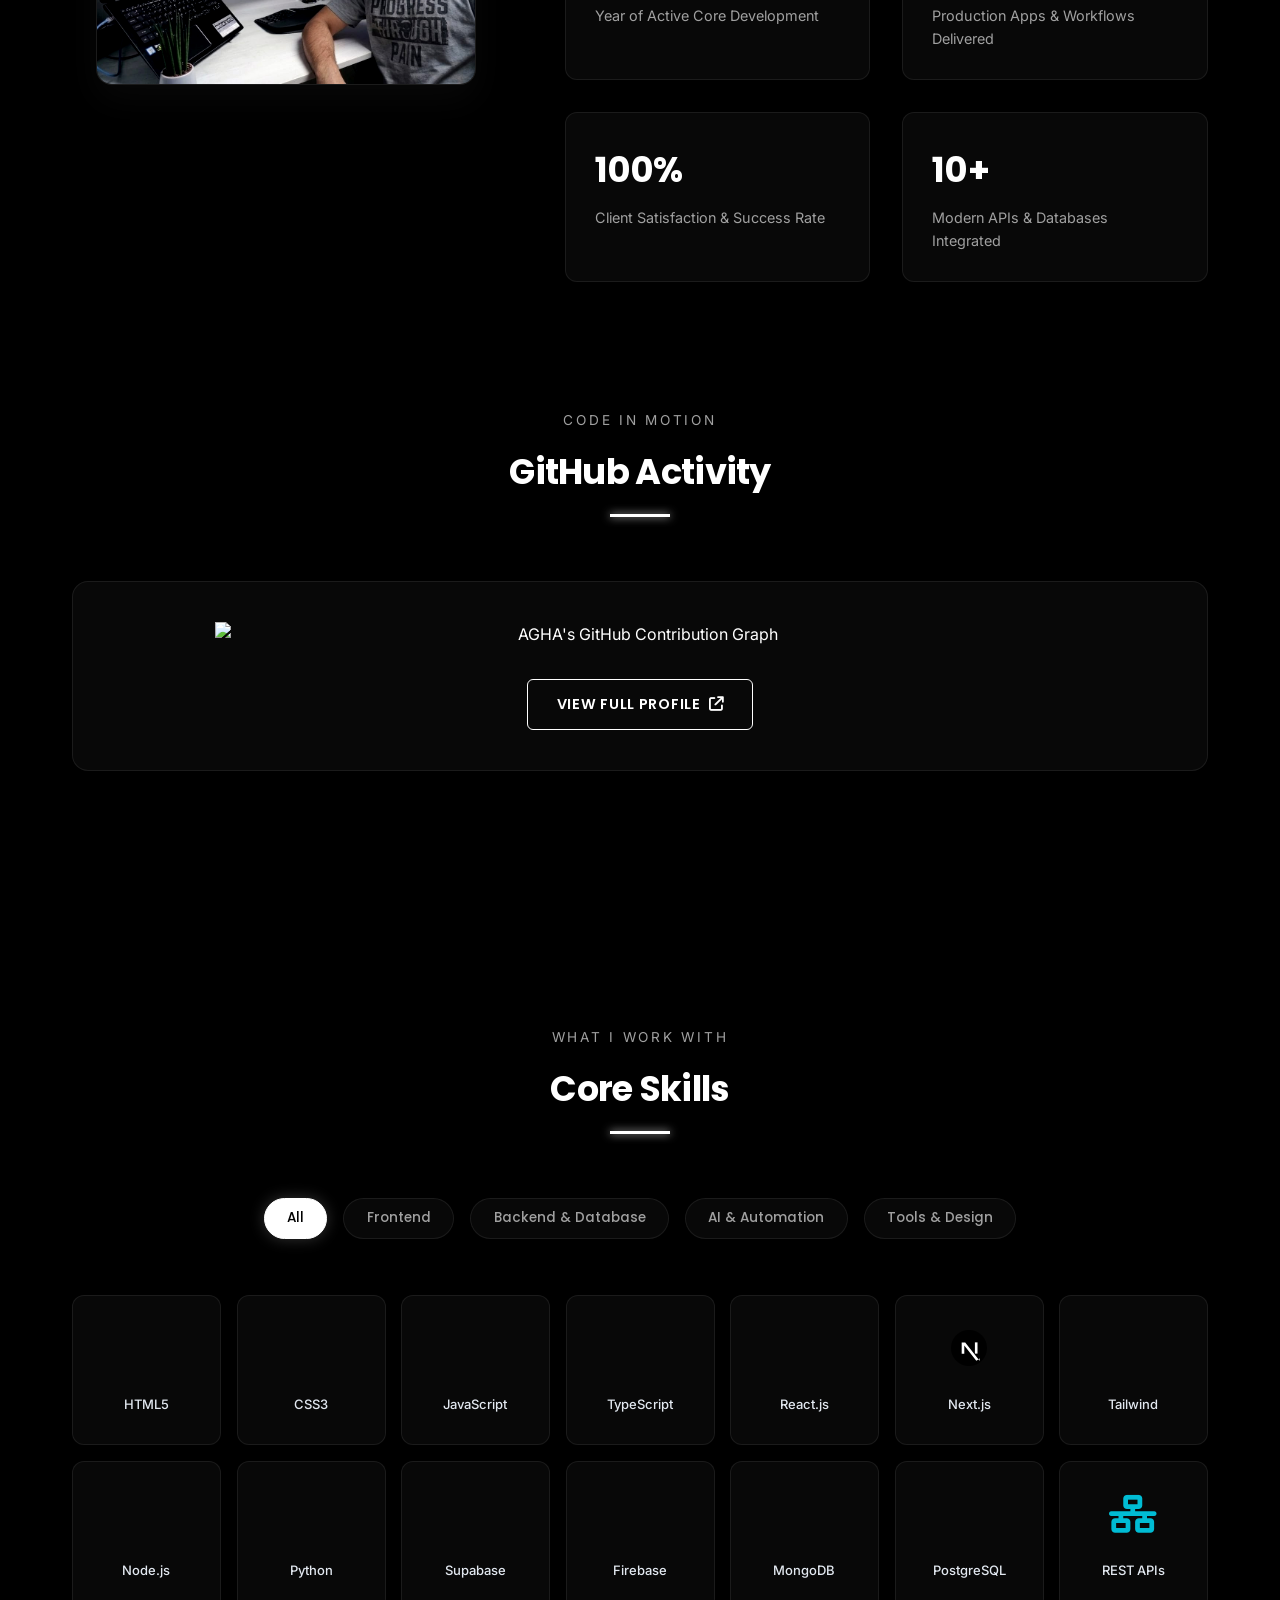
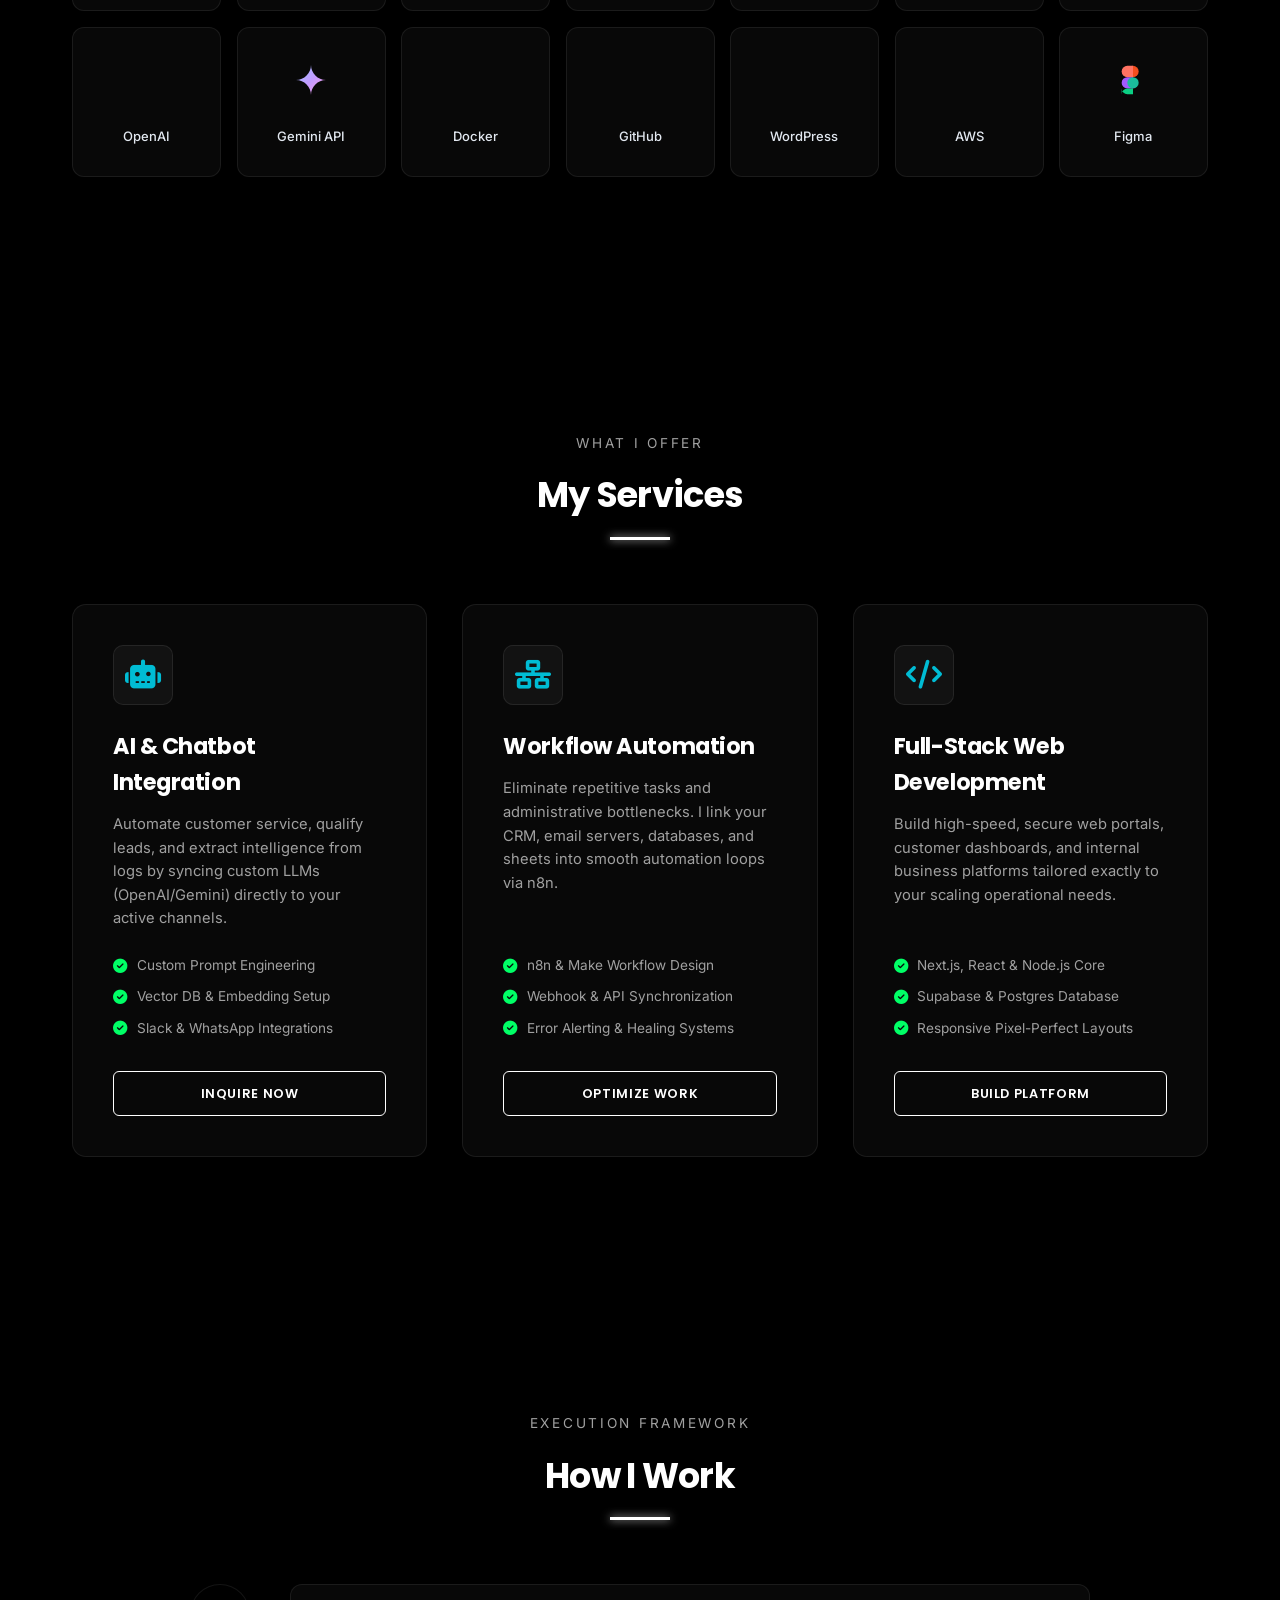
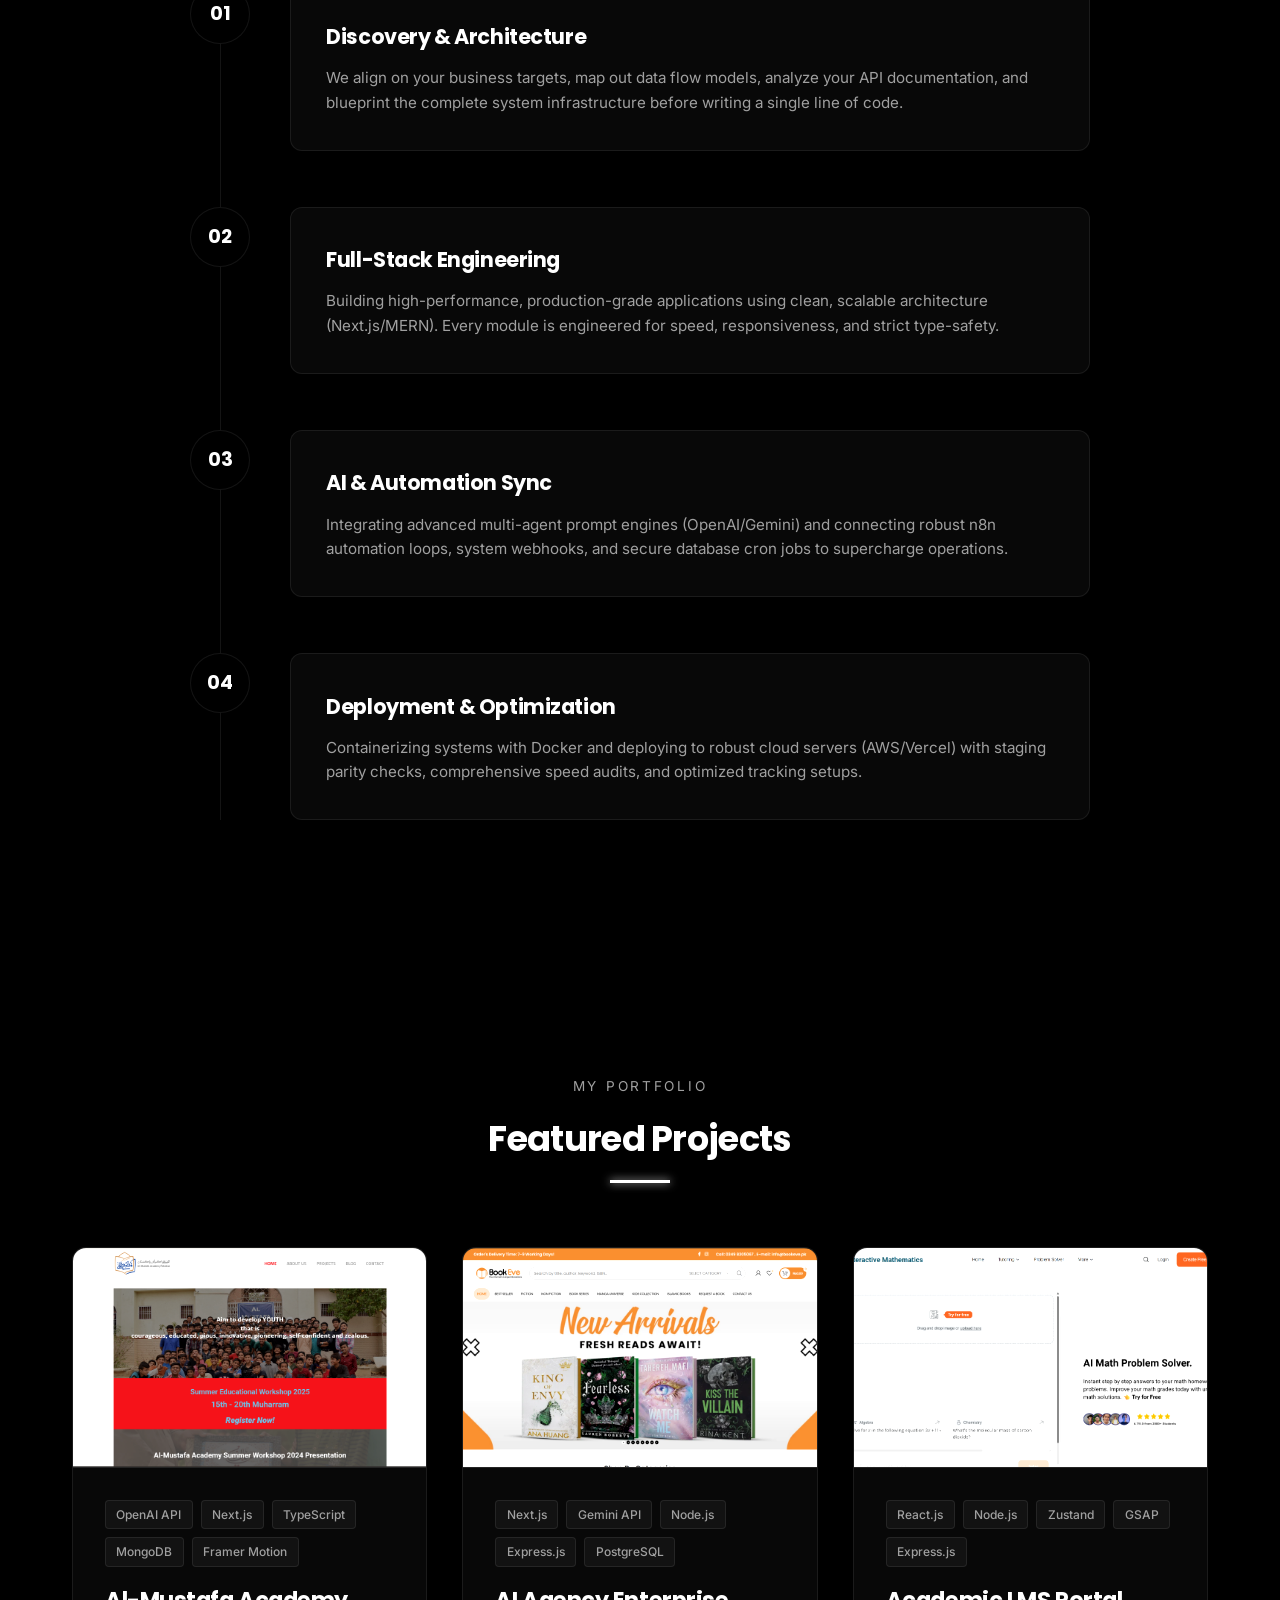
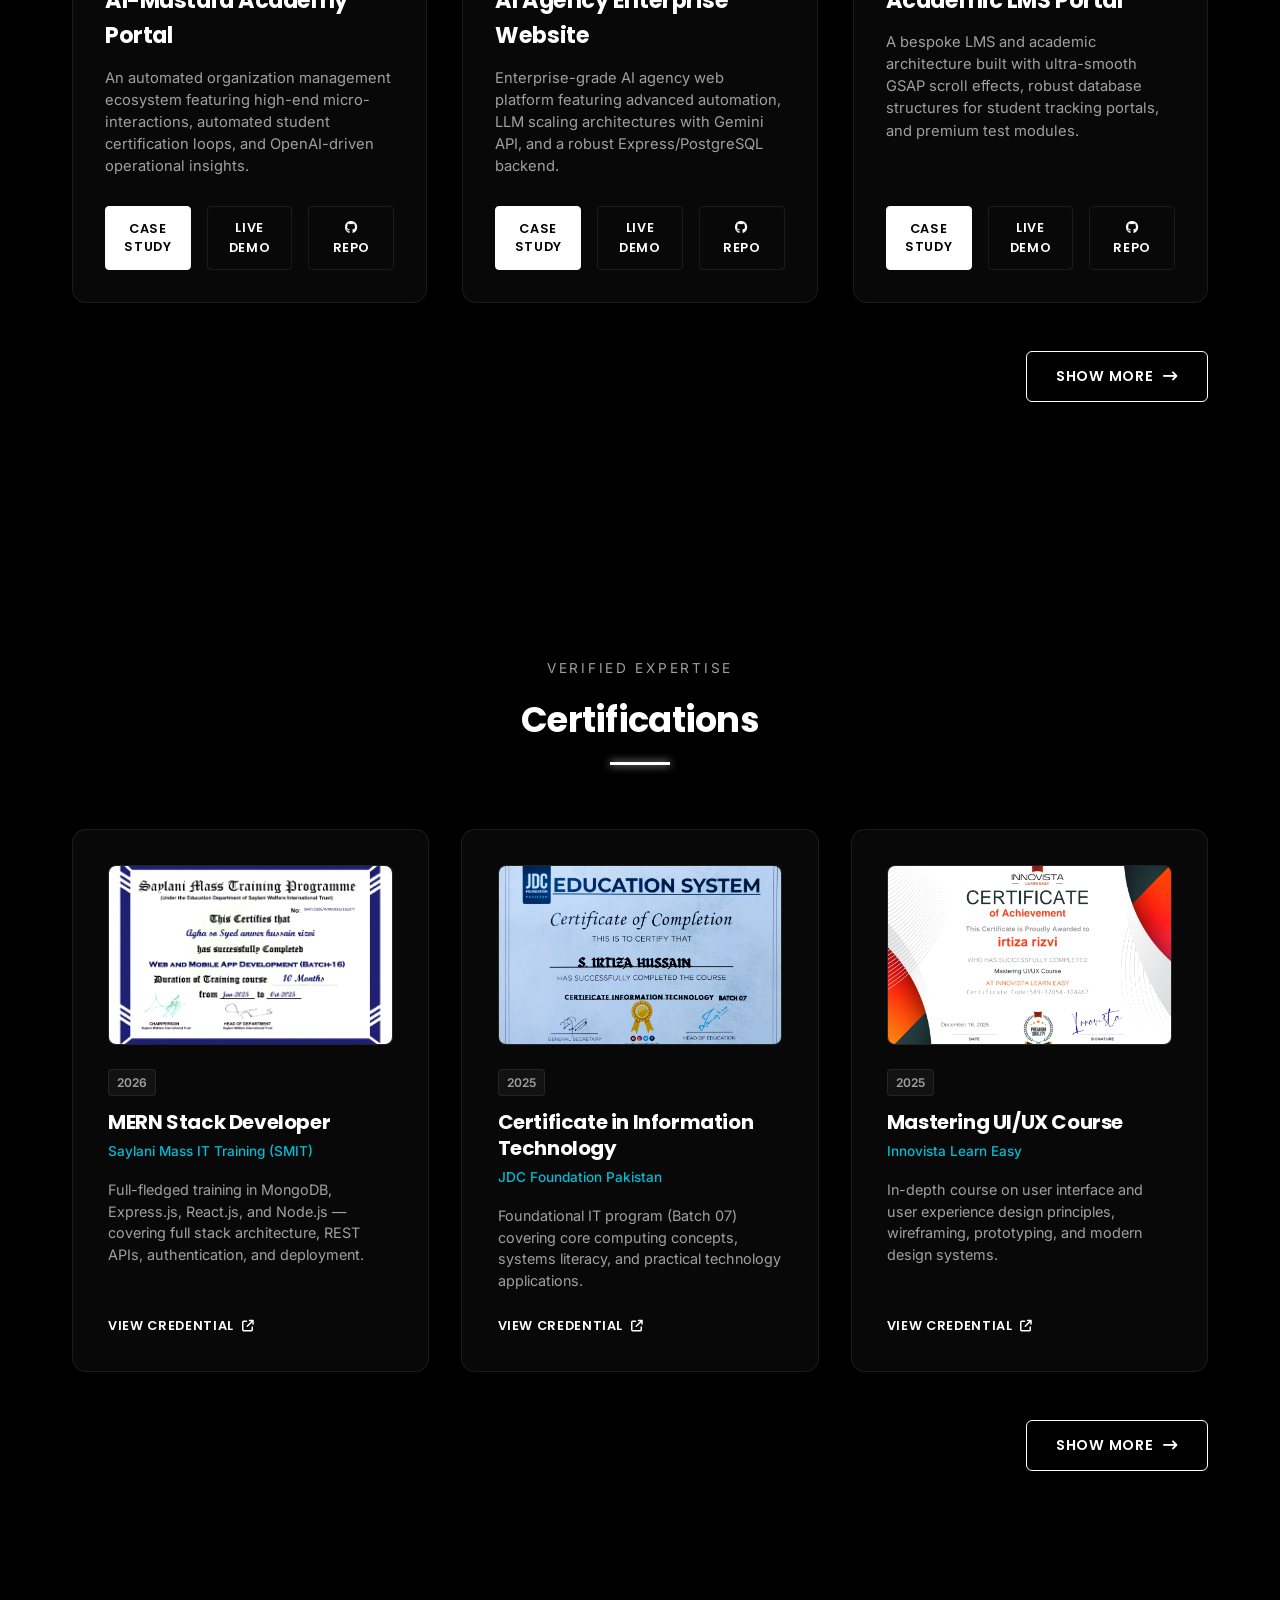
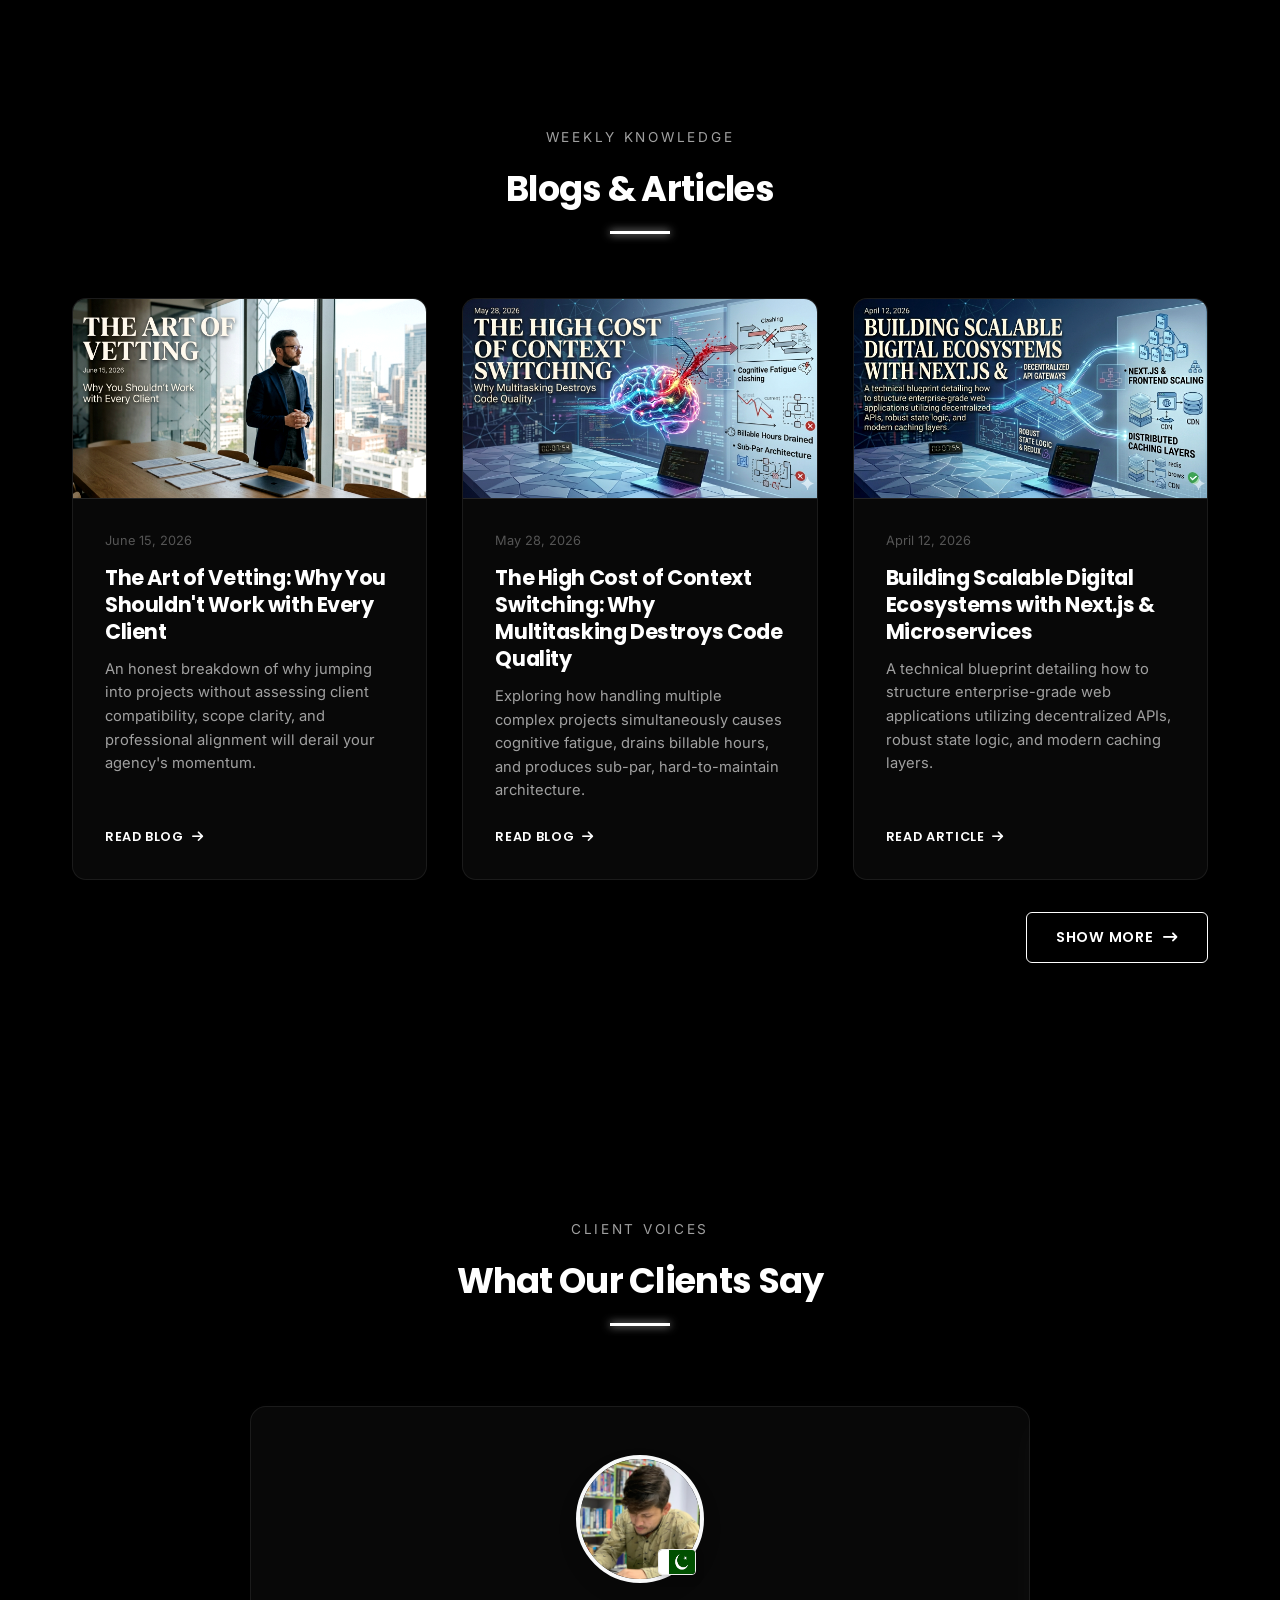
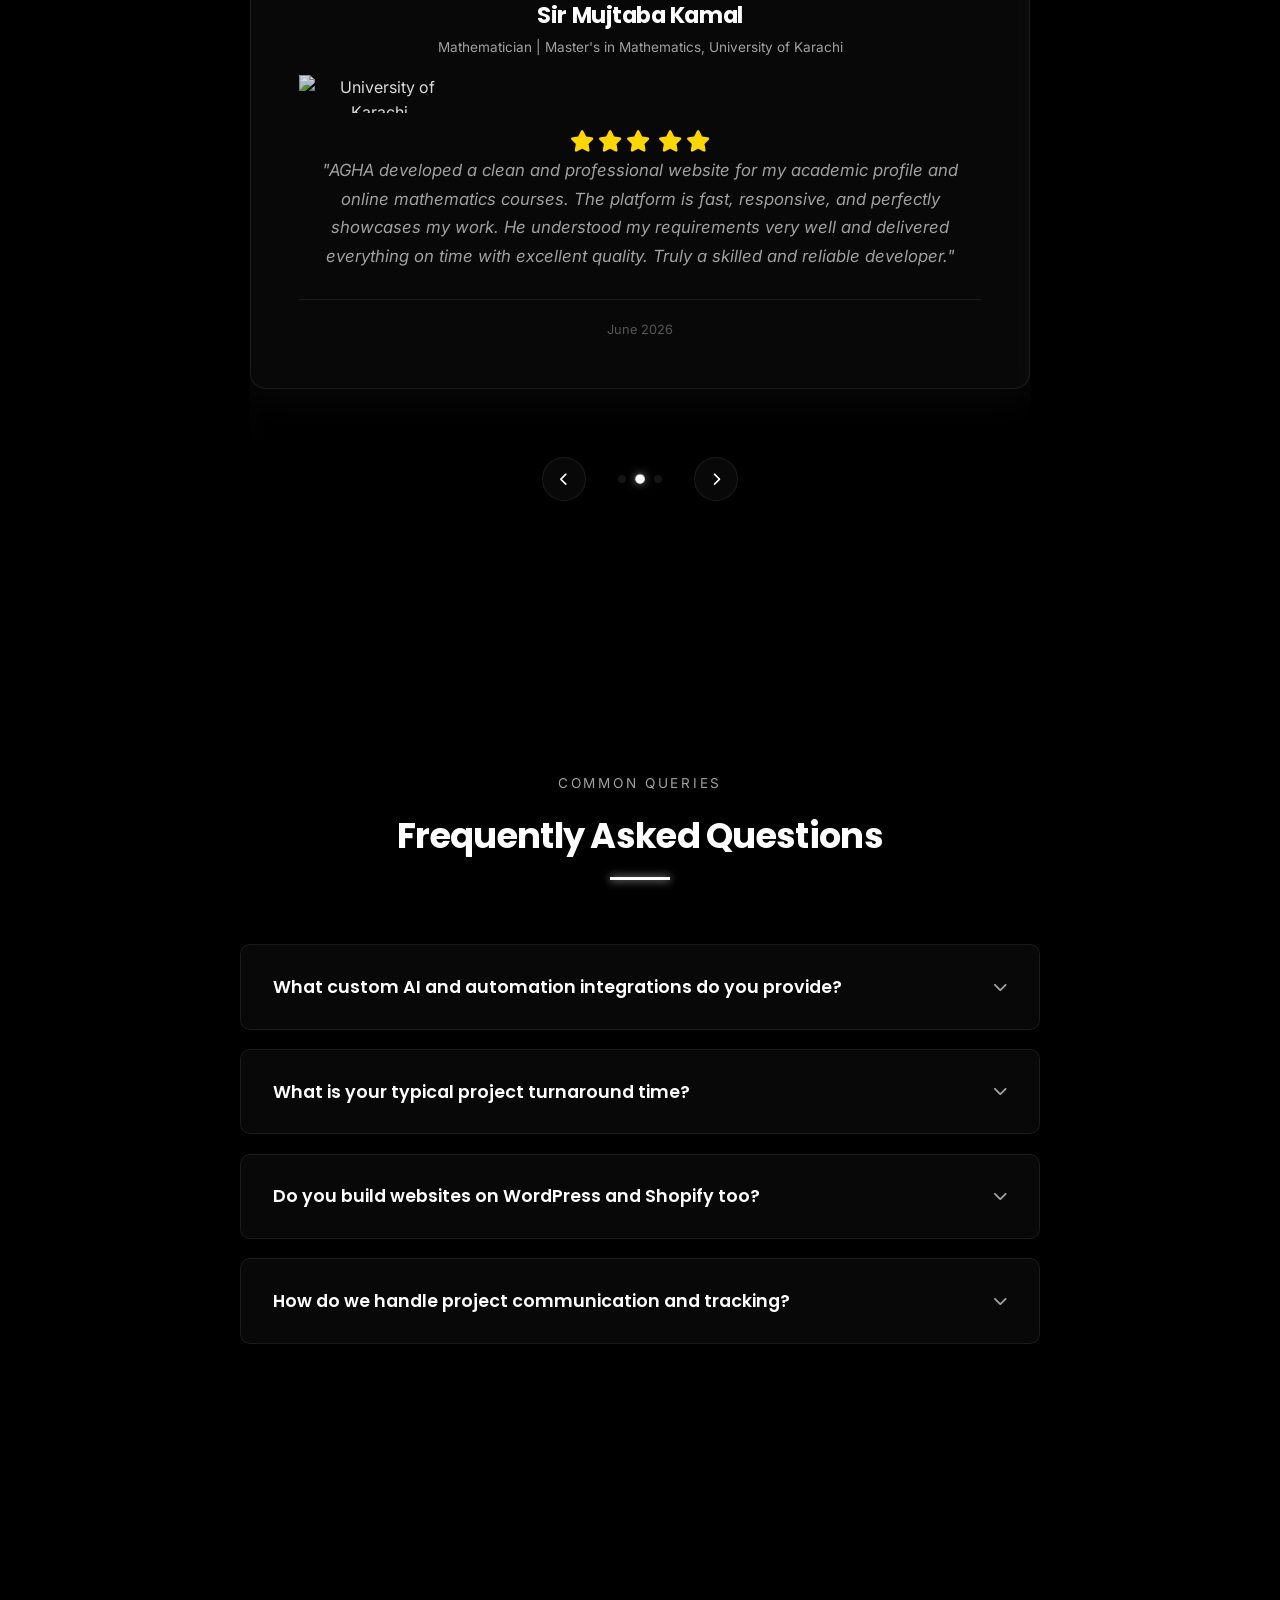
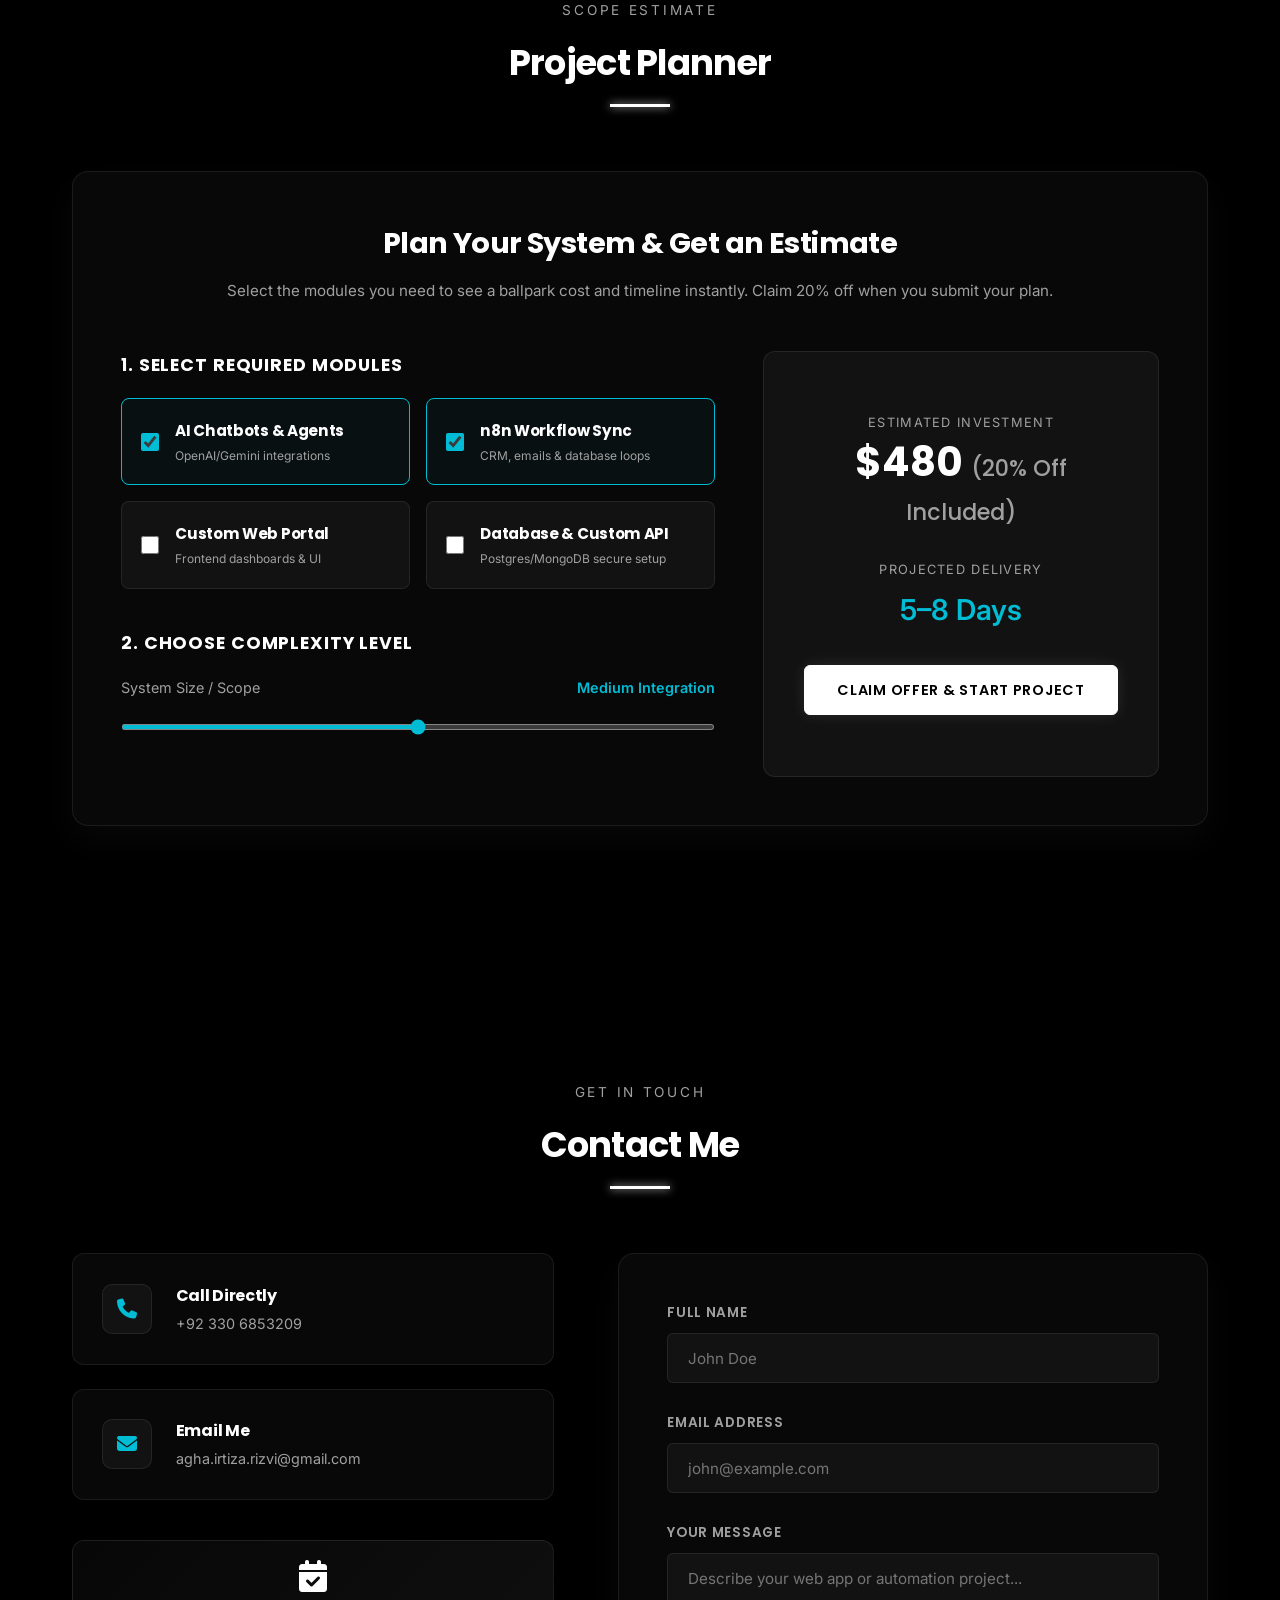
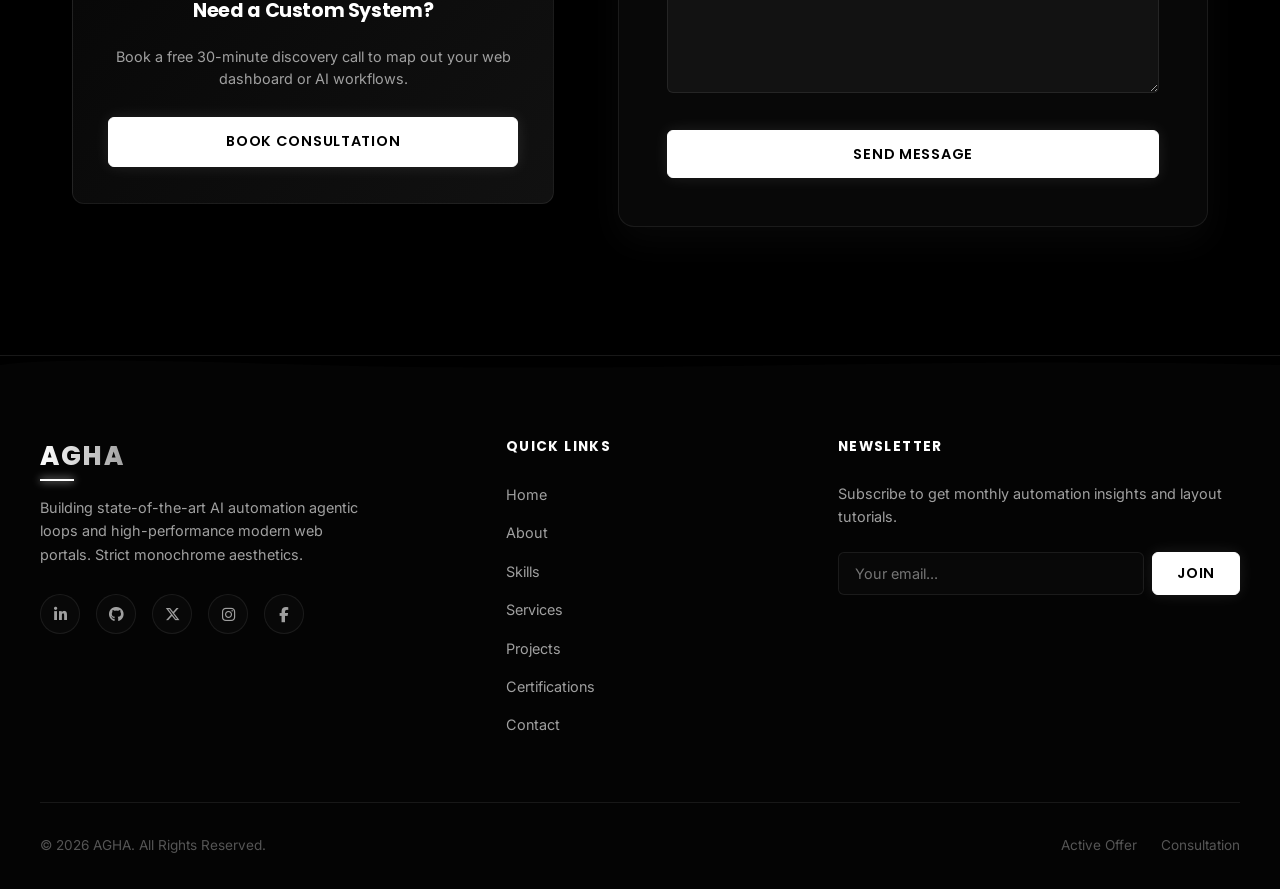
==== commit cd8a51a1: "final og image fix + meta tags" ====
--- a/index.html
+++ b/index.html
@@ -12,13 +12,45 @@
   
   <!-- CSS Stylesheets -->
   <link rel="stylesheet" href="style.css">
+
+    <!-- OG TAGS (FIXED) -->
+  <meta property="og:title" content="Agha - Full Stack Developer & AI Specialist">
+  <meta property="og:description" content="I build high-performance web applications and automated AI systems that save businesses hours of manual work. Let's design and deploy custom digital dashboards and AI workflows to scale your operations.">
+  <meta property="og:image" content="https://aghadev.netlify.app/Assets/final-og-image.png">
+  <meta property="og:url" content="https://aghadev.netlify.app/">
+  <meta property="og:type" content="website">
+
+  <!-- FontAwesome CDN (for icons) -->
+  <link rel="stylesheet" href="https://cdnjs.cloudflare.com/ajax/libs/font-awesome/6.4.2/css/all.min.css">
+  
+  <!-- Devicon CDN (for tech logos) -->
+  <link rel="stylesheet" href="https://cdn.jsdelivr.net/gh/devicons/devicon@latest/devicon.min.css">
+  
+</head>head>
+  <meta charset="UTF-8">
+  <meta name="viewport" content="width=device-width, initial-scale=1.0">
+  <title>AGHA | Full Stack Developer & AI Specialist</title>
+
+  <!-- FAVICON -->
+ <link rel="shortcut icon" href="Assets/favicon-32x32.png" type="image/x-icon">
+
+  <meta name="description" content="Professional portfolio of AGHA, a premium Full Stack Developer specializing in AI Automation, n8n integrations, OpenAI API, and responsive web systems.">
+  
+  <!-- CSS Stylesheets -->
+  <link rel="stylesheet" href="style.css">
+
+<meta property="og:image" content="https://aghadev.netlify.app/Assets/final-og-image.png">
+<meta property="og:title" content="Agha - Full Stack Developer & AI Specialist">
+<meta property="og:description" content="I build high-performance web applications and automated AI systems that save businesses hours of manual work. Let's design and deploy custom digital dashboards and AI workflows to scale your operations.">
   
   <!-- FontAwesome CDN (for icons) -->
   <link rel="stylesheet" href="https://cdnjs.cloudflare.com/ajax/libs/font-awesome/6.4.2/css/all.min.css">
   
   <!-- Devicon CDN (for tech logos) -->
   <link rel="stylesheet" href="https://cdn.jsdelivr.net/gh/devicons/devicon@latest/devicon.min.css">
+  
 </head>
+
 <!-- --- WHATSAPP FLOATING BUTTON --- -->
 <a href="https://wa.me/923306853209?text=Hi%20AGHA%2C%20I%20want%20to%20discuss%20a%20project." 
    class="whatsapp-float-btn" 
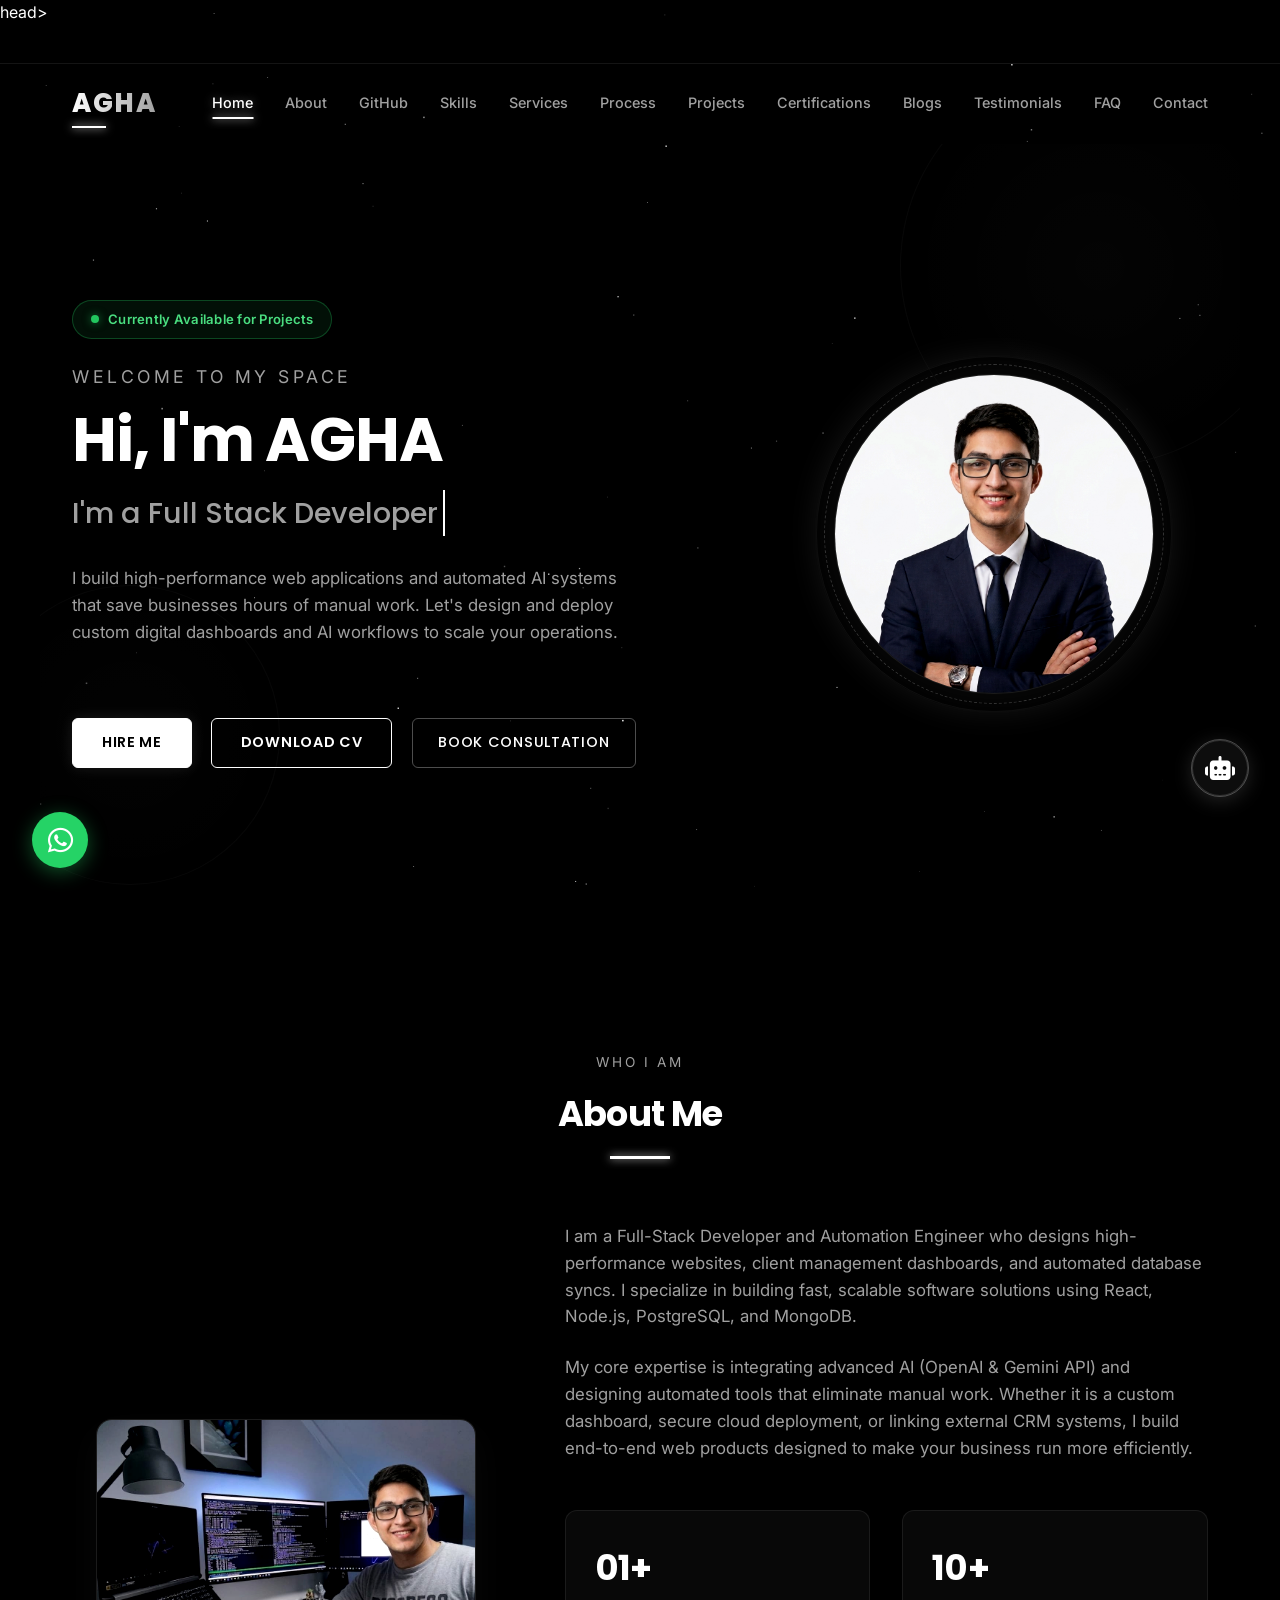
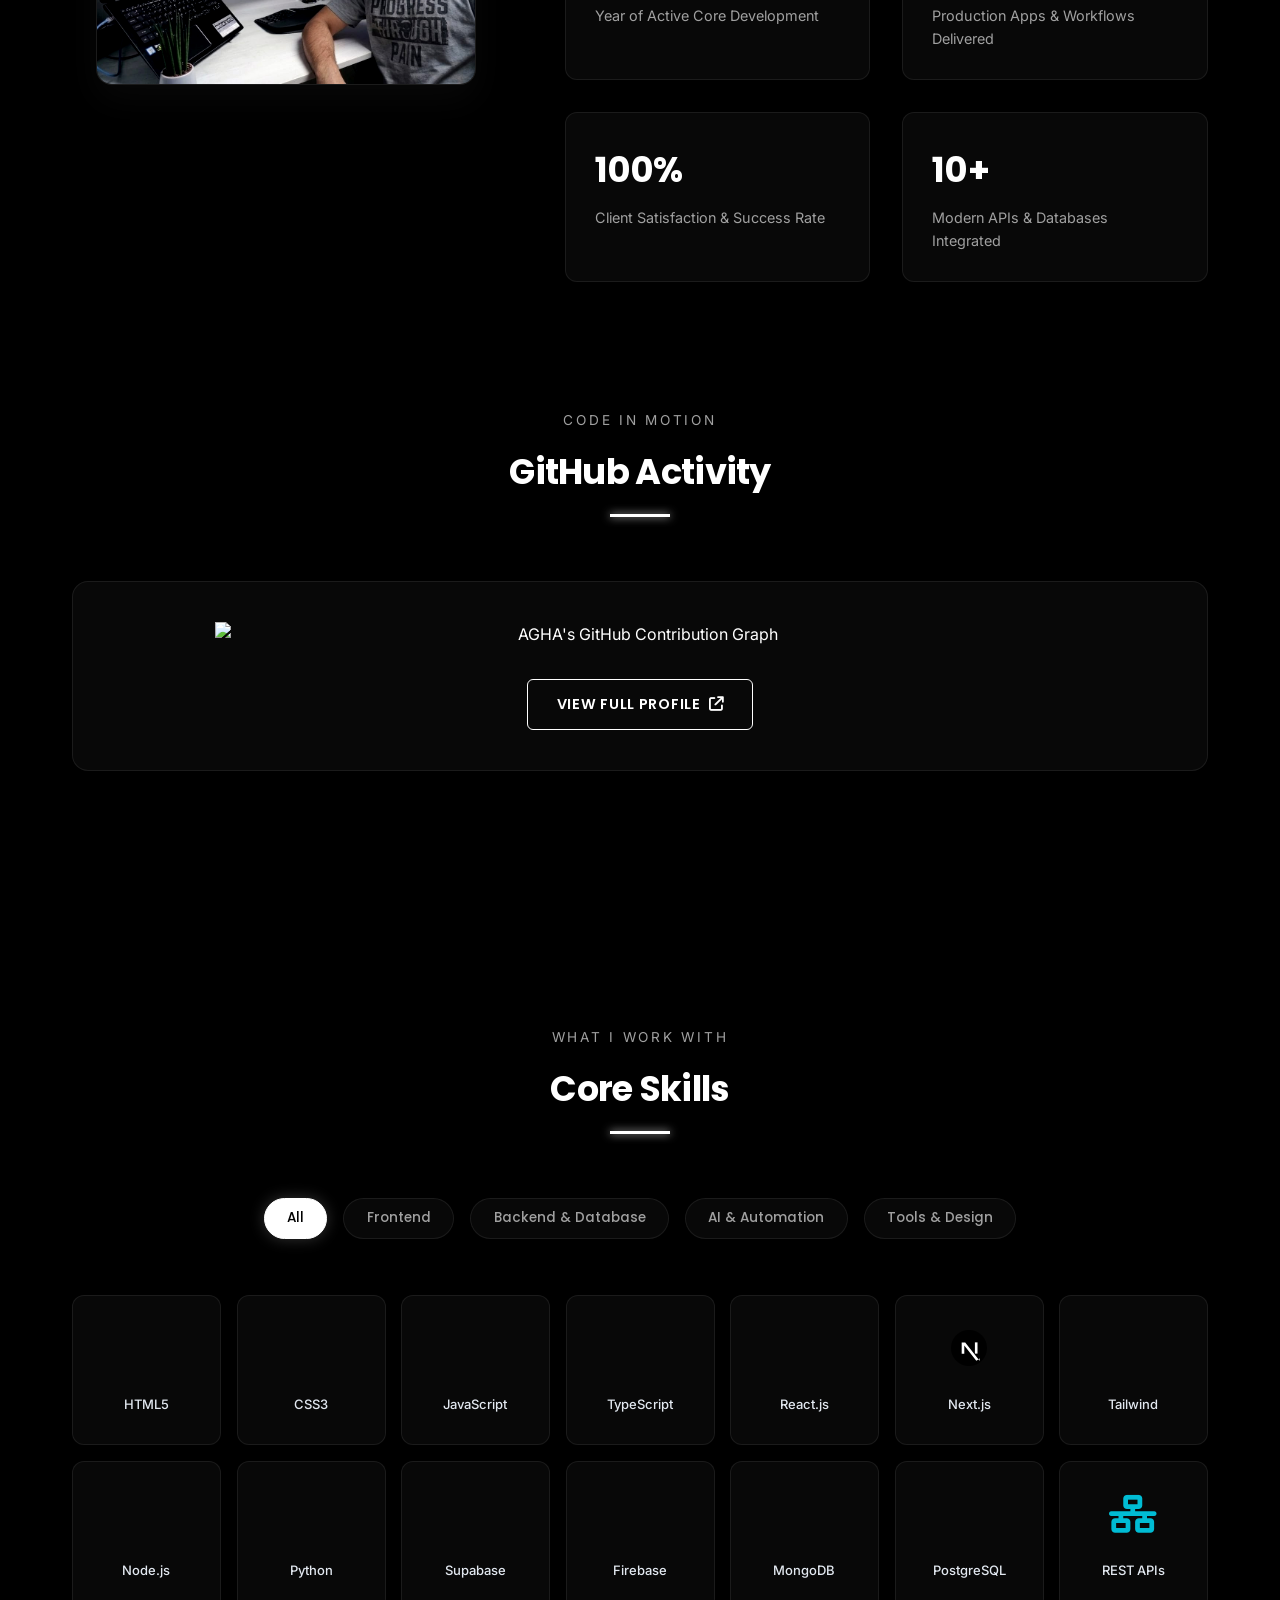
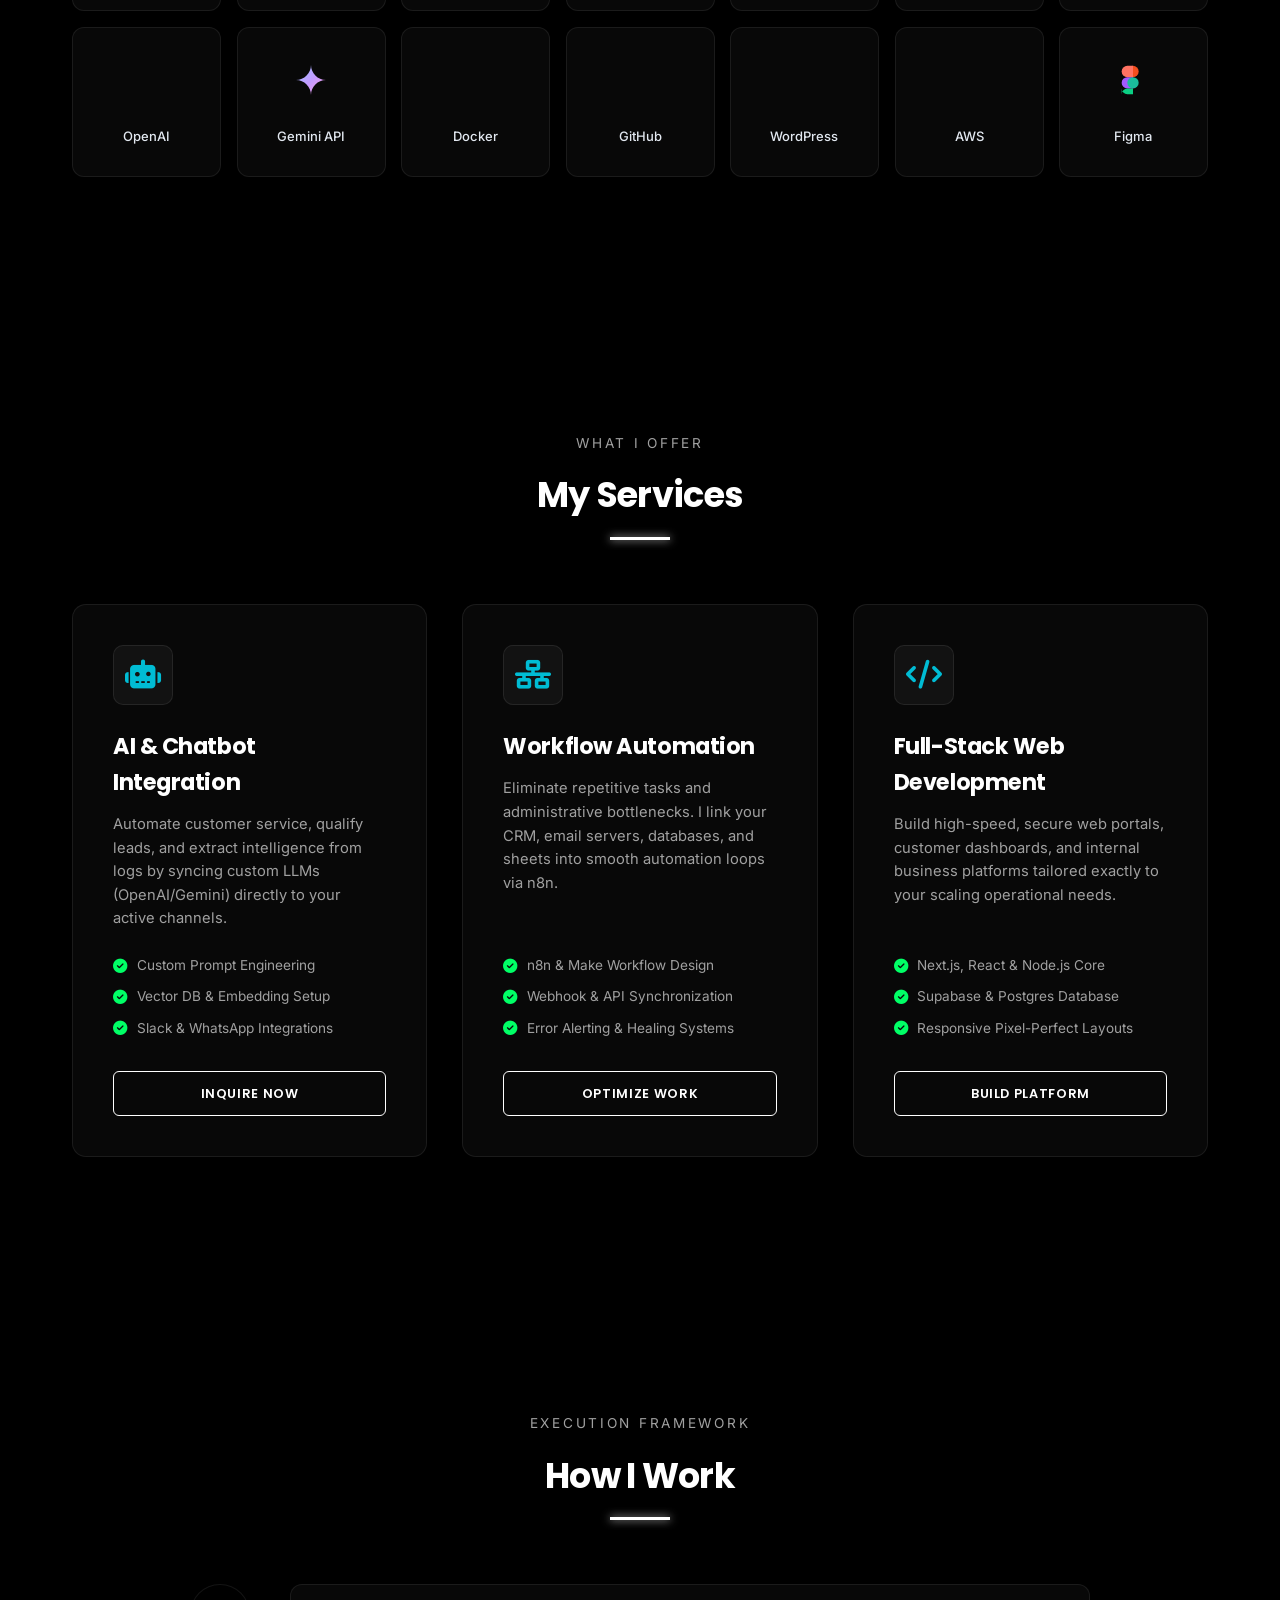
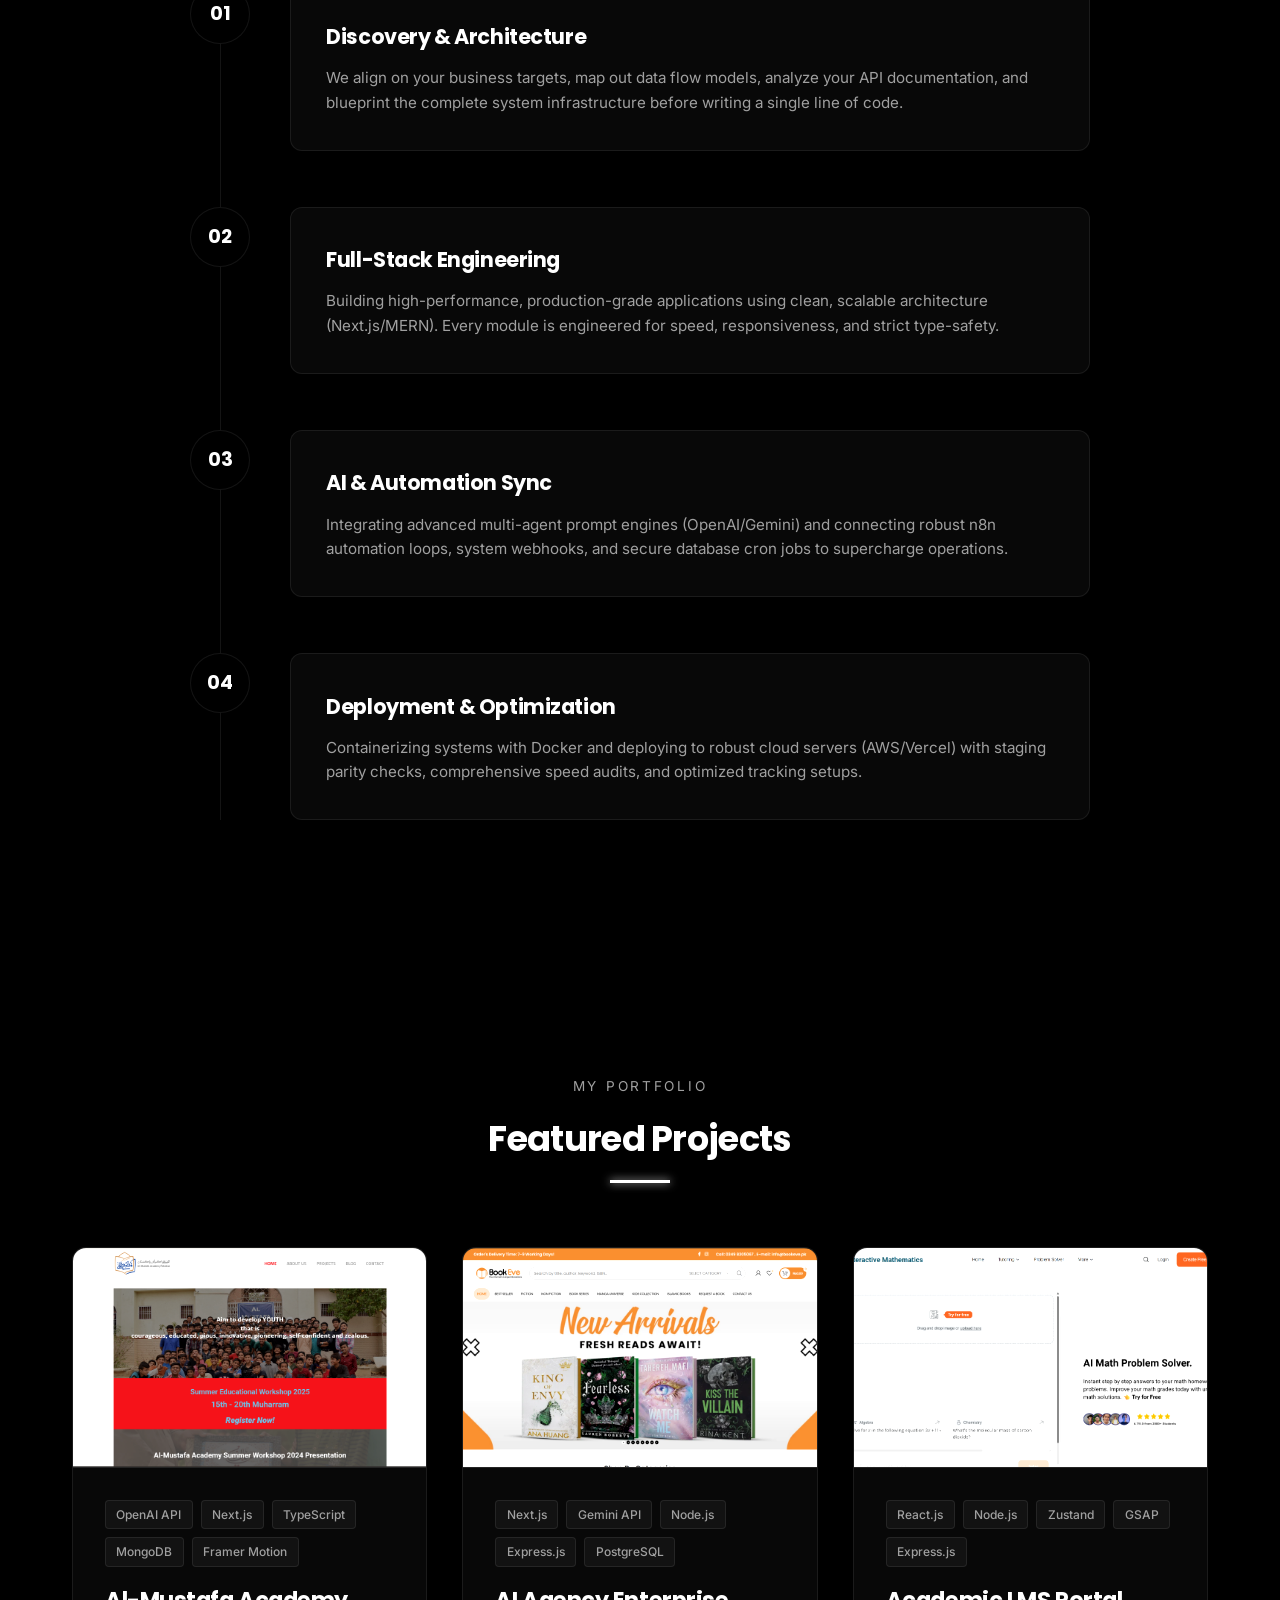
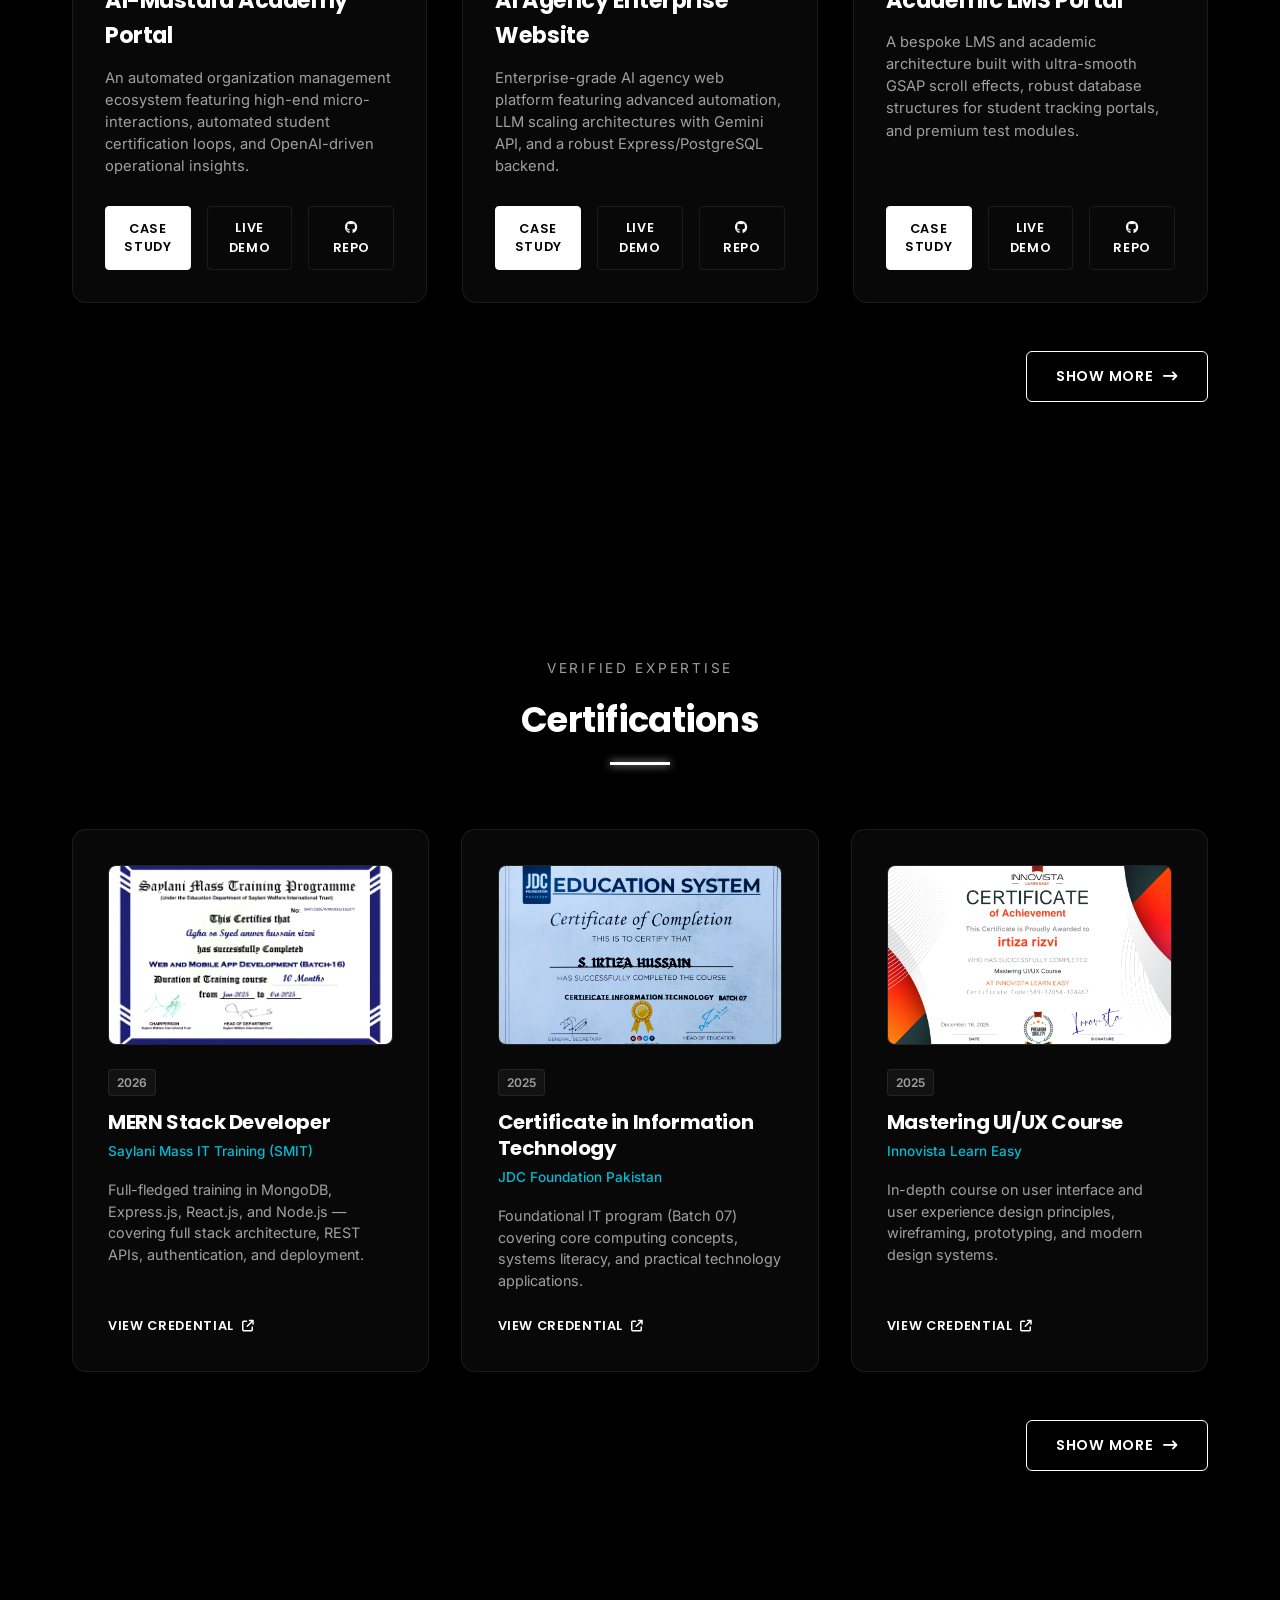
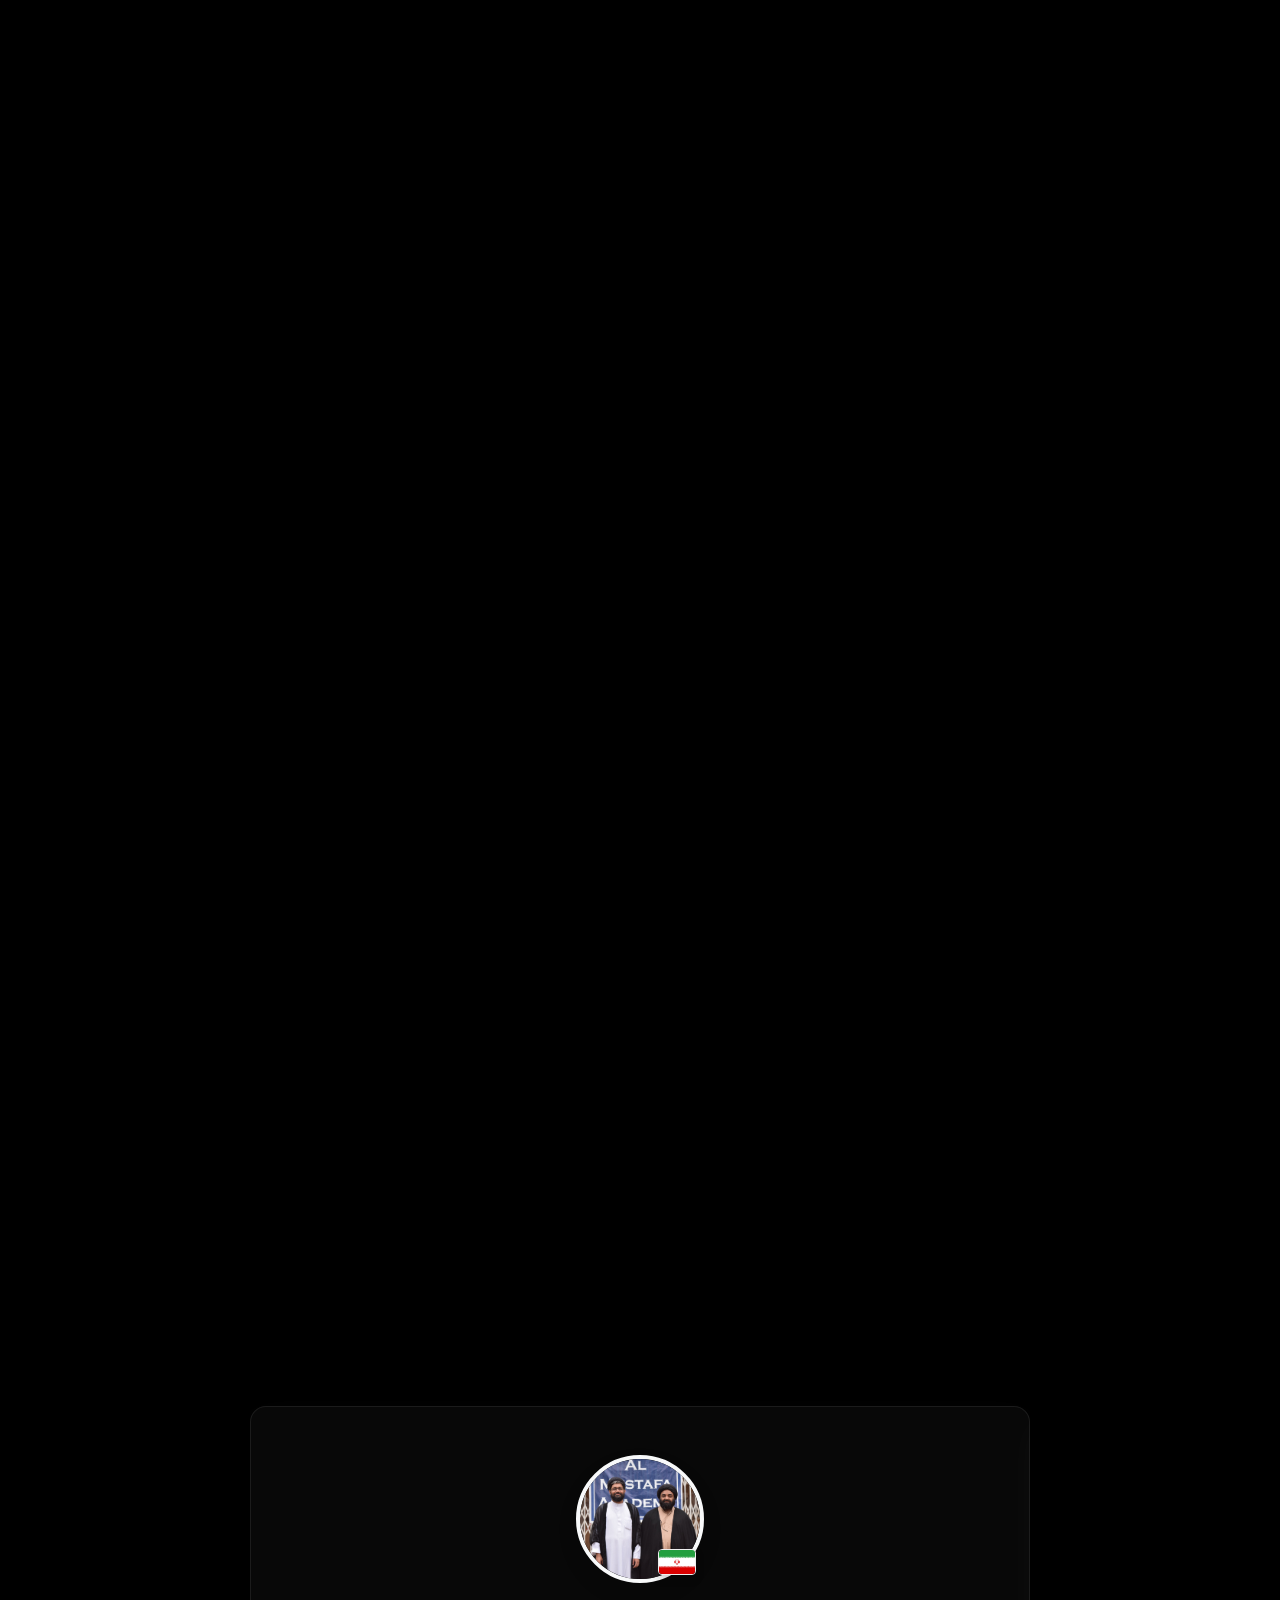
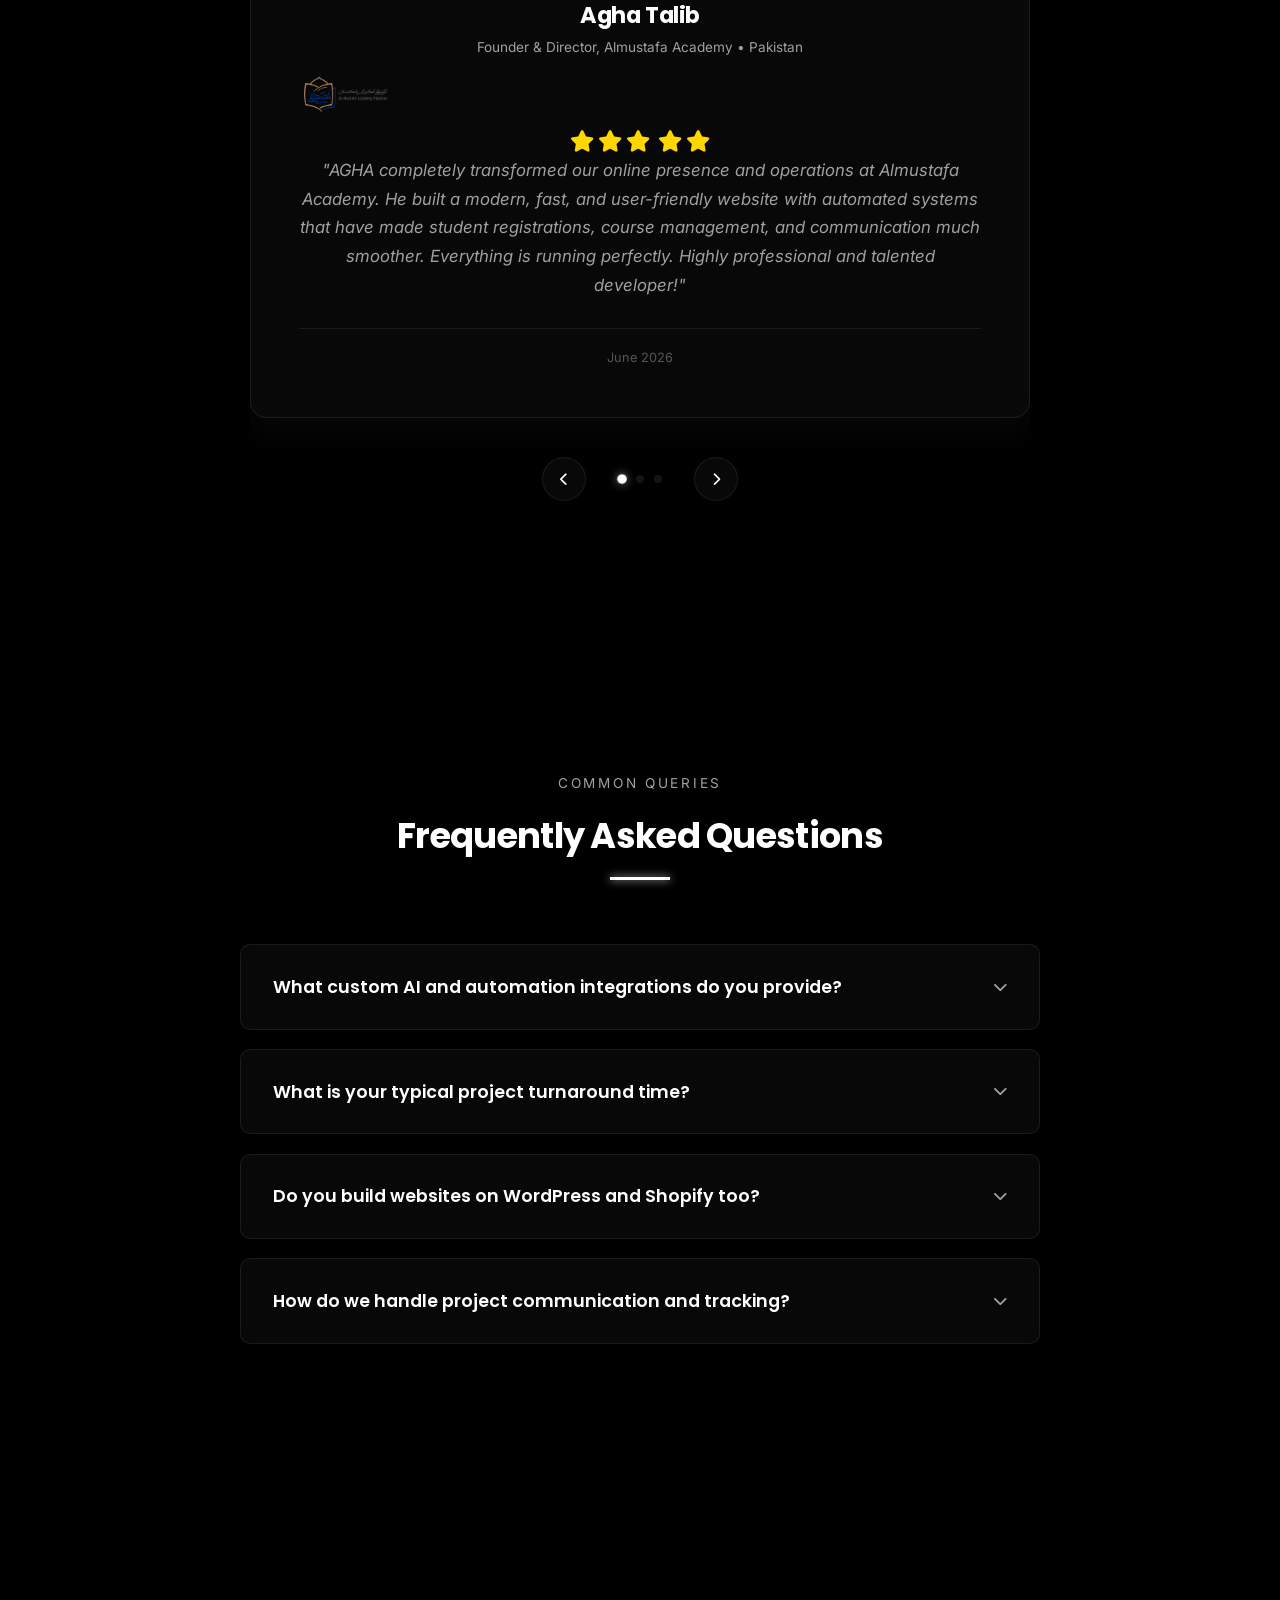
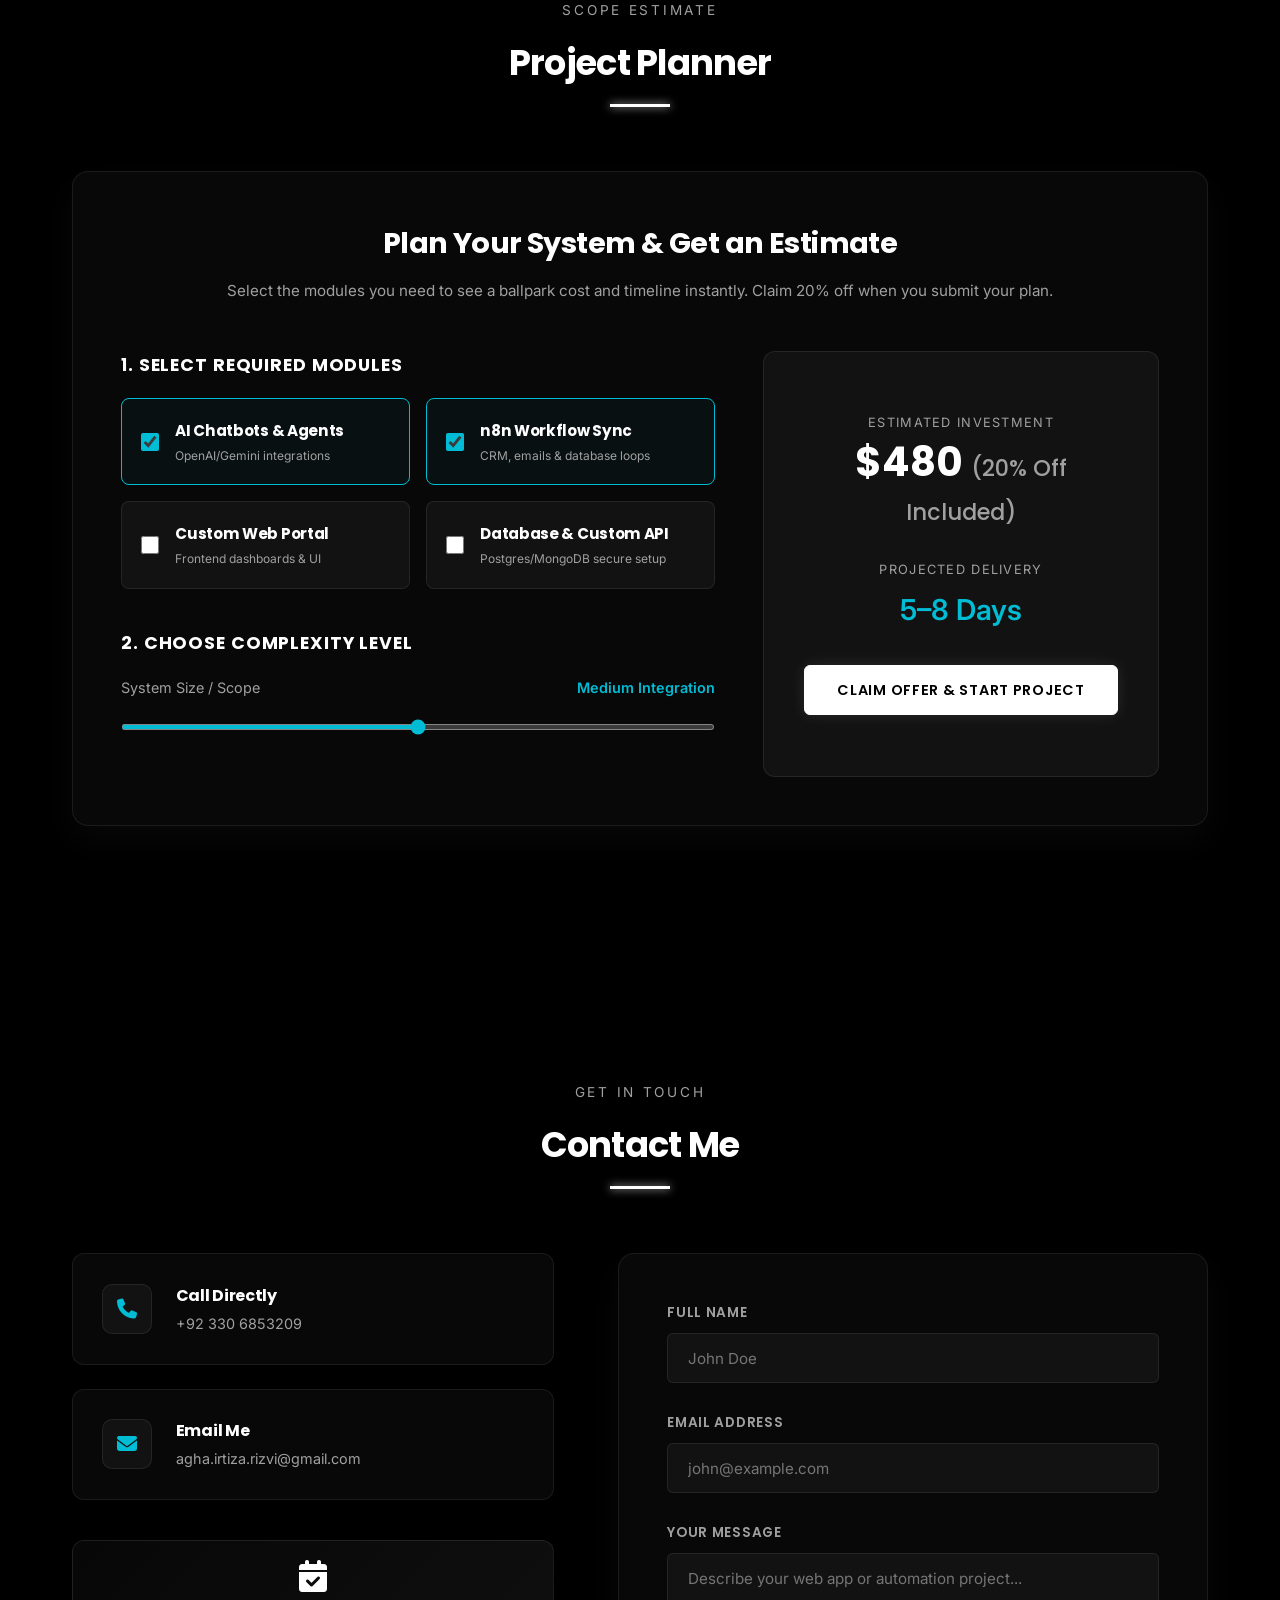
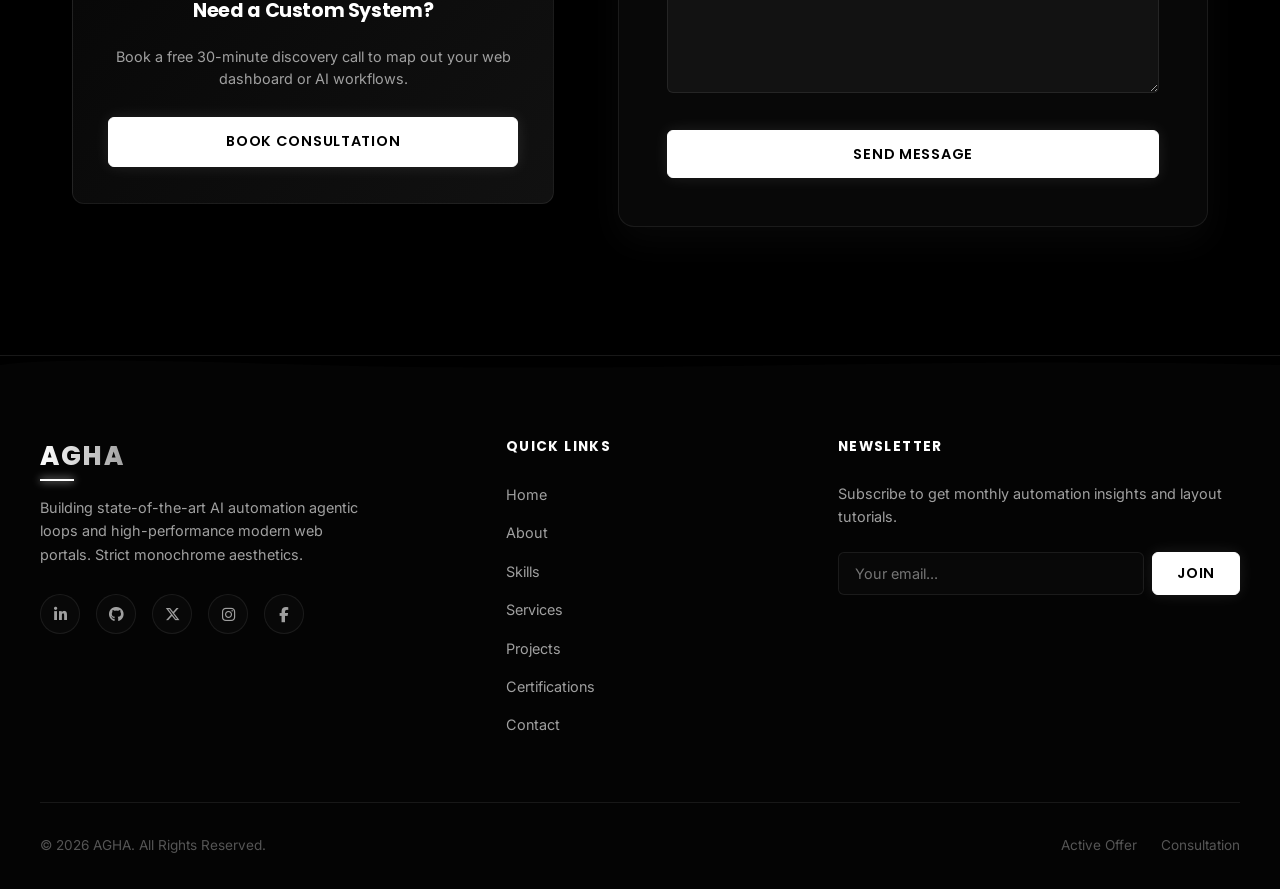
==== commit b53b2e7e: "update hero section profile image" ====
--- a/index.html
+++ b/index.html
@@ -148,7 +148,7 @@
           <div class="profile-ring"></div>
           <div class="profile-ring-glow"></div>
           <div class="profile-frame">
-            <img src="Assets/agha-dp.png" alt="AGHA Profile picture">
+            <img src="Assets/agha.png" alt="AGHA Profile picture">
           </div>
         </div>
       </div>
